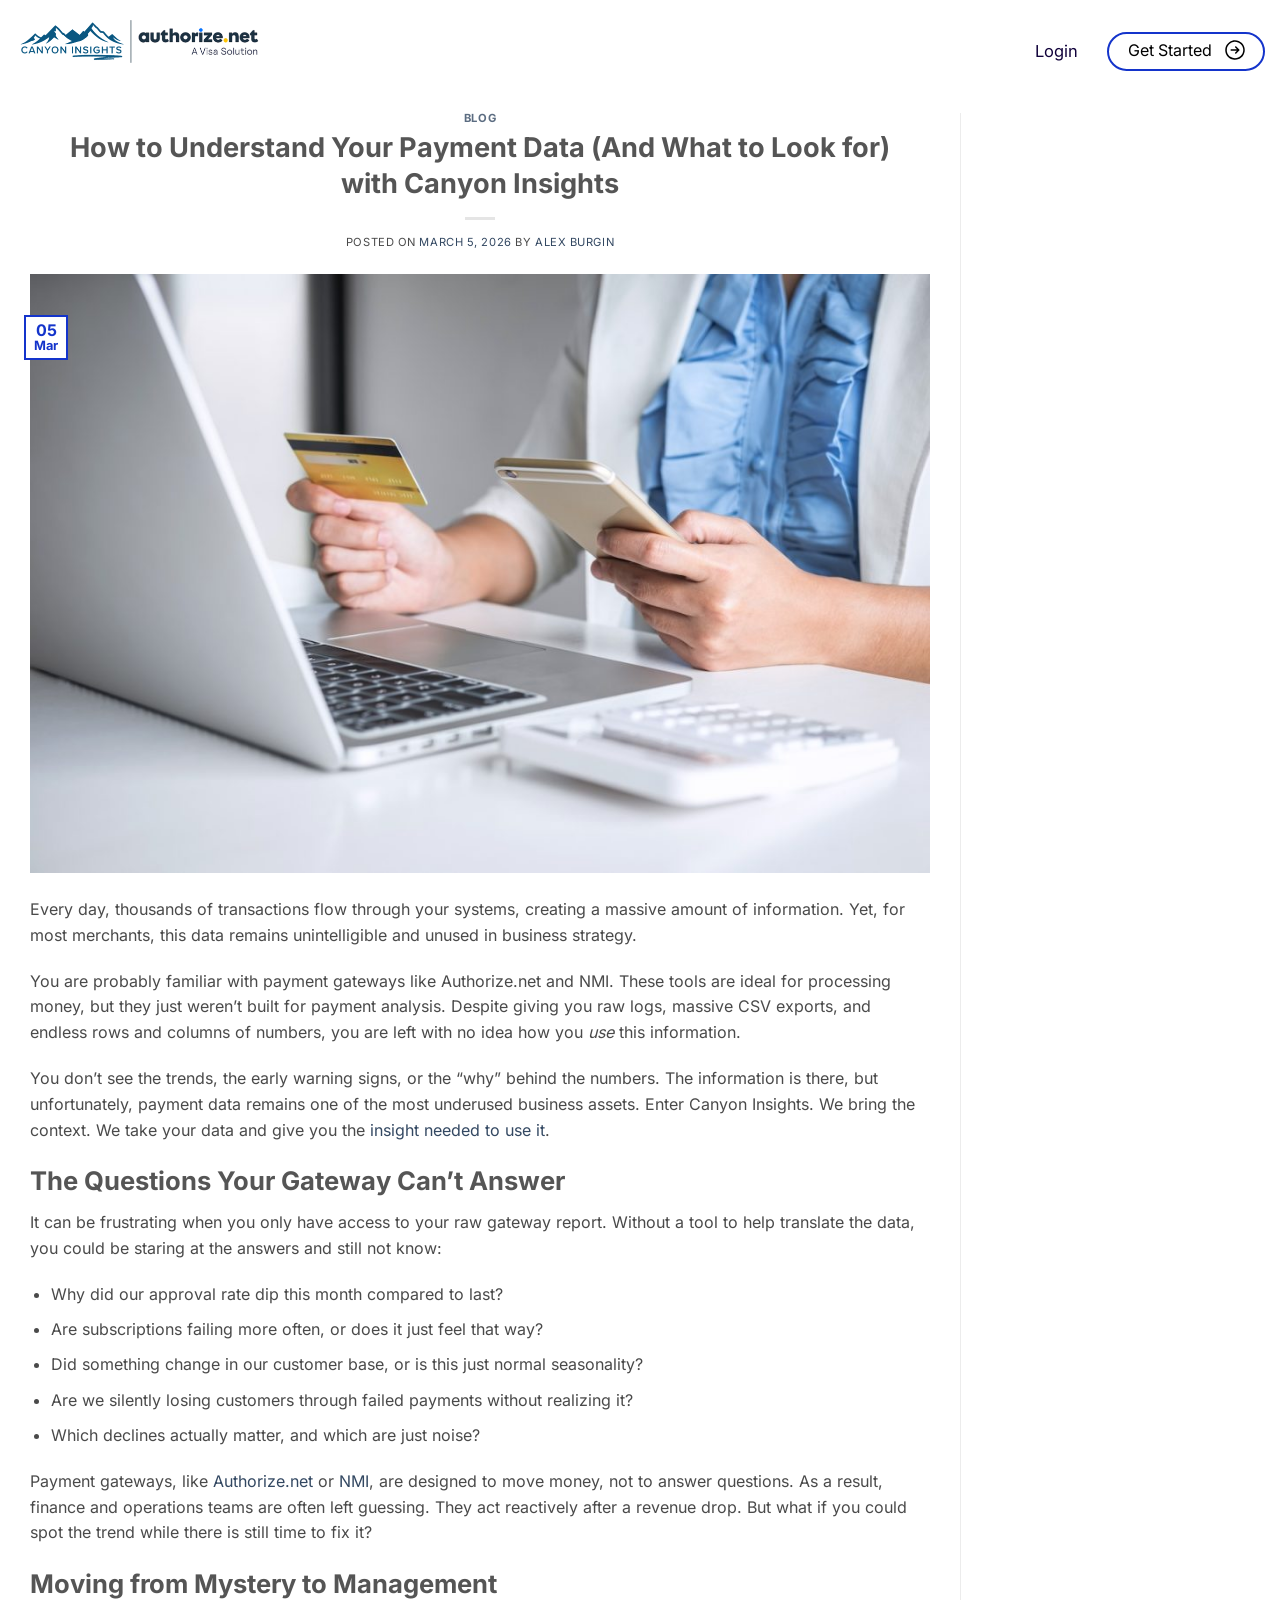
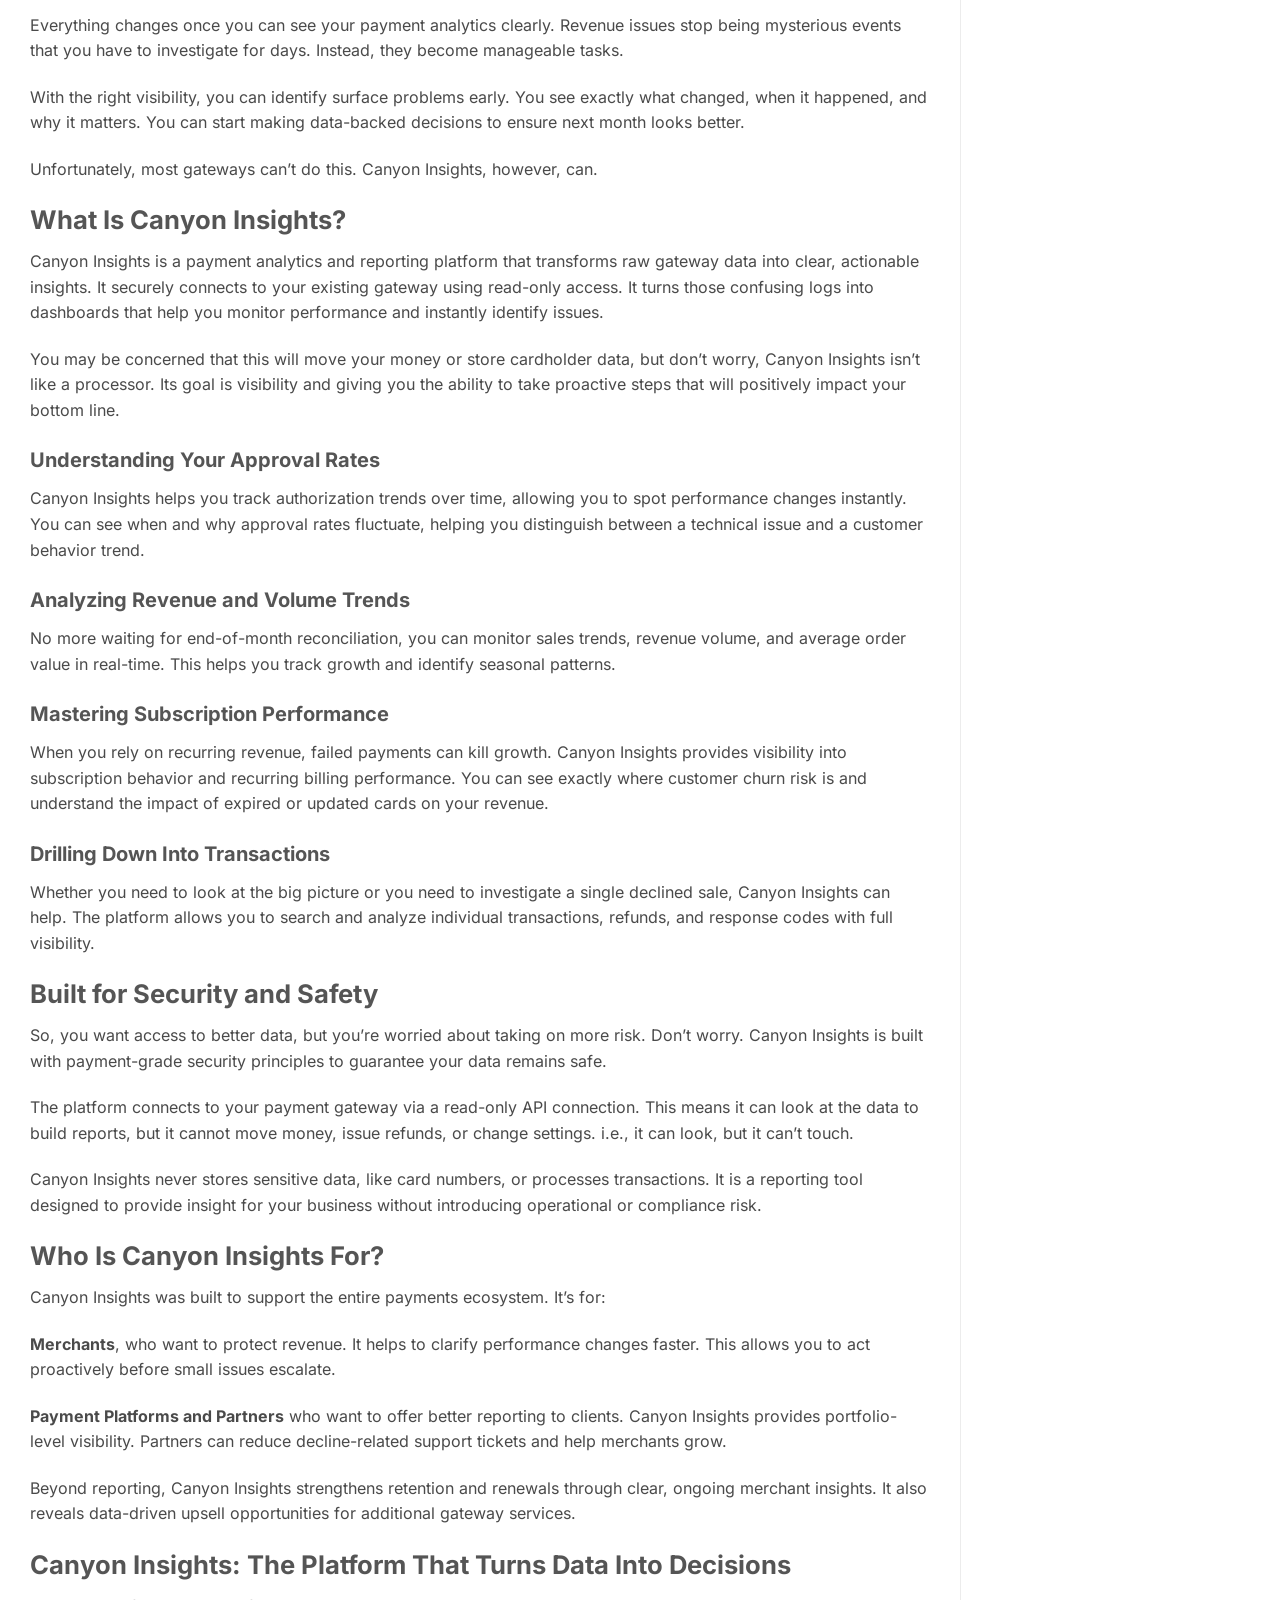
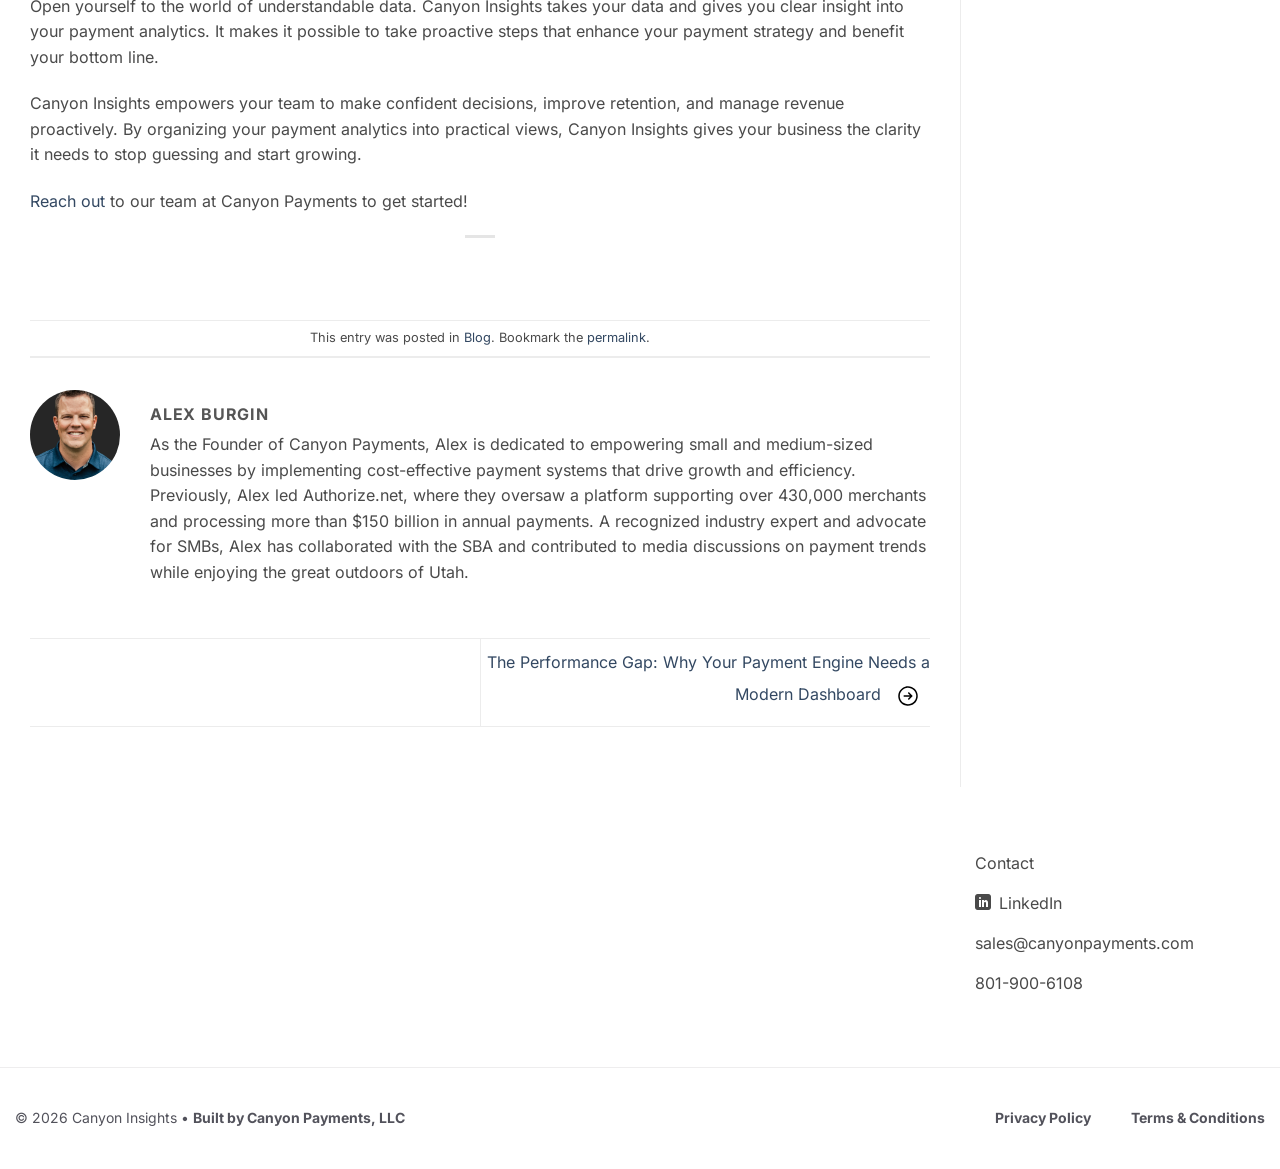
==== how-to-understand-your-payment-data/index.html @ d9f17c8a "Publish a shareable copy of the Authorize.net preview. Co-authored-by: Cursor <cursoragent@cursor.co" ====
<!DOCTYPE html>
<html lang="en-US" class="loading-site no-js">
<head>
	<meta charset="UTF-8" />
	<meta property="og:site_name" content="Canyon Insights" />
	<meta property="og:title" content="Canyon Insights - Home" />
	<meta property="og:description" content="Your Payment Data. Real Insights" />
	<link rel="profile" href="http://gmpg.org/xfn/11" />
	<link rel="pingback" href="/xmlrpc.php" />

	<script>(function(html){html.className = html.className.replace(/\bno-js\b/,'js')})(document.documentElement);</script>
<meta name='robots' content='index, follow, max-image-preview:large, max-snippet:-1, max-video-preview:-1' />
<meta name="viewport" content="width=device-width, initial-scale=1" />
	<!-- This site is optimized with the Yoast SEO plugin v27.4 - https://yoast.com/product/yoast-seo-wordpress/ -->
	<title>How to Understand Your Payment Data (And What to Look for) with Canyon Insights - Authorize Canyon Insights</title>
	<link rel="canonical" href="https://awx.afh.mybluehost.me/website_a8115bc0/how-to-understand-your-payment-data/" />
	<meta property="og:locale" content="en_US" />
	<meta property="og:type" content="article" />
	<meta property="og:title" content="How to Understand Your Payment Data (And What to Look for) with Canyon Insights - Authorize Canyon Insights" />
	<meta property="og:description" content="Every day, thousands of transactions flow through your systems, creating a massive amount of information. Yet, for most merchants, this data remains unintelligible and unused in business strategy. You are probably familiar with payment gateways like Authorize.net and NMI. These tools are ideal for processing money, but they just weren&#8217;t built for payment analysis. Despite [...]" />
	<meta property="og:url" content="https://awx.afh.mybluehost.me/website_a8115bc0/how-to-understand-your-payment-data/" />
	<meta property="og:site_name" content="Authorize Canyon Insights" />
	<meta property="article:published_time" content="2026-03-05T14:00:52+00:00" />
	<meta property="article:modified_time" content="2026-04-23T18:02:17+00:00" />
	<meta property="og:image" content="https://awx.afh.mybluehost.me/website_a8115bc0/wp-content/uploads/2026/03/woman-looking-at-credit-card-and-making-payment-online.jpg" />
	<meta property="og:image:width" content="1280" />
	<meta property="og:image:height" content="853" />
	<meta property="og:image:type" content="image/jpeg" />
	<meta name="author" content="Alex Burgin" />
	<meta name="twitter:card" content="summary_large_image" />
	<meta name="twitter:label1" content="Written by" />
	<meta name="twitter:data1" content="Alex Burgin" />
	<meta name="twitter:label2" content="Est. reading time" />
	<meta name="twitter:data2" content="5 minutes" />
	<script type="application/ld+json" class="yoast-schema-graph">{"@context":"https:\/\/schema.org","@graph":[{"@type":"Article","@id":"https:\/\/awx.afh.mybluehost.me\/website_a8115bc0\/how-to-understand-your-payment-data\/#article","isPartOf":{"@id":"https:\/\/awx.afh.mybluehost.me\/website_a8115bc0\/how-to-understand-your-payment-data\/"},"author":{"name":"Alex Burgin","@id":"https:\/\/awx.afh.mybluehost.me\/website_a8115bc0\/#\/schema\/person\/17cca97730118bd9597b99b6a11eff7f"},"headline":"How to Understand Your Payment Data (And What to Look for) with Canyon Insights","datePublished":"2026-03-05T14:00:52+00:00","dateModified":"2026-04-23T18:02:17+00:00","mainEntityOfPage":{"@id":"https:\/\/awx.afh.mybluehost.me\/website_a8115bc0\/how-to-understand-your-payment-data\/"},"wordCount":928,"image":{"@id":"https:\/\/awx.afh.mybluehost.me\/website_a8115bc0\/how-to-understand-your-payment-data\/#primaryimage"},"thumbnailUrl":"\/wp-content\/uploads\/2026\/03\/woman-looking-at-credit-card-and-making-payment-online.jpg","articleSection":["Blog"],"inLanguage":"en-US"},{"@type":"WebPage","@id":"https:\/\/awx.afh.mybluehost.me\/website_a8115bc0\/how-to-understand-your-payment-data\/","url":"https:\/\/awx.afh.mybluehost.me\/website_a8115bc0\/how-to-understand-your-payment-data\/","name":"How to Understand Your Payment Data (And What to Look for) with Canyon Insights - Authorize Canyon Insights","isPartOf":{"@id":"https:\/\/awx.afh.mybluehost.me\/website_a8115bc0\/#website"},"primaryImageOfPage":{"@id":"https:\/\/awx.afh.mybluehost.me\/website_a8115bc0\/how-to-understand-your-payment-data\/#primaryimage"},"image":{"@id":"https:\/\/awx.afh.mybluehost.me\/website_a8115bc0\/how-to-understand-your-payment-data\/#primaryimage"},"thumbnailUrl":"\/wp-content\/uploads\/2026\/03\/woman-looking-at-credit-card-and-making-payment-online.jpg","datePublished":"2026-03-05T14:00:52+00:00","dateModified":"2026-04-23T18:02:17+00:00","author":{"@id":"https:\/\/awx.afh.mybluehost.me\/website_a8115bc0\/#\/schema\/person\/17cca97730118bd9597b99b6a11eff7f"},"breadcrumb":{"@id":"https:\/\/awx.afh.mybluehost.me\/website_a8115bc0\/how-to-understand-your-payment-data\/#breadcrumb"},"inLanguage":"en-US","potentialAction":[{"@type":"ReadAction","target":["https:\/\/awx.afh.mybluehost.me\/website_a8115bc0\/how-to-understand-your-payment-data\/"]}]},{"@type":"ImageObject","inLanguage":"en-US","@id":"https:\/\/awx.afh.mybluehost.me\/website_a8115bc0\/how-to-understand-your-payment-data\/#primaryimage","url":"\/wp-content\/uploads\/2026\/03\/woman-looking-at-credit-card-and-making-payment-online.jpg","contentUrl":"\/wp-content\/uploads\/2026\/03\/woman-looking-at-credit-card-and-making-payment-online.jpg","width":1280,"height":853,"caption":"woman looking at credit card and making payment online"},{"@type":"BreadcrumbList","@id":"https:\/\/awx.afh.mybluehost.me\/website_a8115bc0\/how-to-understand-your-payment-data\/#breadcrumb","itemListElement":[{"@type":"ListItem","position":1,"name":"Home","item":"\/"},{"@type":"ListItem","position":2,"name":"How to Understand Your Payment Data (And What to Look for) with Canyon Insights"}]},{"@type":"WebSite","@id":"https:\/\/awx.afh.mybluehost.me\/website_a8115bc0\/#website","url":"https:\/\/awx.afh.mybluehost.me\/website_a8115bc0\/","name":"Authorize Canyon Insights","description":"","potentialAction":[{"@type":"SearchAction","target":{"@type":"EntryPoint","urlTemplate":"https:\/\/awx.afh.mybluehost.me\/website_a8115bc0\/?s={search_term_string}"},"query-input":{"@type":"PropertyValueSpecification","valueRequired":true,"valueName":"search_term_string"}}],"inLanguage":"en-US"},{"@type":"Person","@id":"https:\/\/awx.afh.mybluehost.me\/website_a8115bc0\/#\/schema\/person\/17cca97730118bd9597b99b6a11eff7f","name":"Alex Burgin","image":{"@type":"ImageObject","inLanguage":"en-US","@id":"\/wp-content\/uploads\/2026\/04\/Alex-150x150.webp","url":"\/wp-content\/uploads\/2026\/04\/Alex-150x150.webp","contentUrl":"\/wp-content\/uploads\/2026\/04\/Alex-150x150.webp","caption":"Alex Burgin"},"description":"As the Founder of Canyon Payments, Alex is dedicated to empowering small and medium-sized businesses by implementing cost-effective payment systems that drive growth and efficiency. Previously, Alex led Authorize.net, where they oversaw a platform supporting over 430,000 merchants and processing more than $150 billion in annual payments. A recognized industry expert and advocate for SMBs, Alex has collaborated with the SBA and contributed to media discussions on payment trends while enjoying the great outdoors of Utah.","sameAs":["http:\/\/canyonpayments.com"],"url":"\/author\/alex-burgin\/"}]}</script>
	<!-- / Yoast SEO plugin. -->


<link rel='prefetch' href='/wp-content/themes/flatsome/assets/js/flatsome.js?ver=e2eddd6c228105dac048' />
<link rel='prefetch' href='/wp-content/themes/flatsome/assets/js/chunk.slider.js?ver=3.20.4' />
<link rel='prefetch' href='/wp-content/themes/flatsome/assets/js/chunk.popups.js?ver=3.20.4' />
<link rel='prefetch' href='/wp-content/themes/flatsome/assets/js/chunk.tooltips.js?ver=3.20.4' />
<link rel="alternate" type="application/rss+xml" title="Authorize Canyon Insights &raquo; Feed" href="/feed/" />
<link rel="alternate" type="application/rss+xml" title="Authorize Canyon Insights &raquo; Comments Feed" href="/comments/feed/" />
<link rel="alternate" title="oEmbed (JSON)" type="application/json+oembed" href="/wp-json/oembed/1.0/embed?url=https%3A%2F%2Fauthorizenet.canyoninsights.com%2Fhow-to-understand-your-payment-data%2F" />
<link rel="alternate" title="oEmbed (XML)" type="text/xml+oembed" href="/wp-json/oembed/1.0/embed?url=https%3A%2F%2Fauthorizenet.canyoninsights.com%2Fhow-to-understand-your-payment-data%2F&#038;format=xml" />
<style id="wp-img-auto-sizes-contain-inline-css">
img:is([sizes=auto i],[sizes^="auto," i]){contain-intrinsic-size:3000px 1500px}
/*# sourceURL=wp-img-auto-sizes-contain-inline-css */
</style>
<style id="wp-emoji-styles-inline-css">

	img.wp-smiley, img.emoji {
		display: inline !important;
		border: none !important;
		box-shadow: none !important;
		height: 1em !important;
		width: 1em !important;
		margin: 0 0.07em !important;
		vertical-align: -0.1em !important;
		background: none !important;
		padding: 0 !important;
	}
/*# sourceURL=wp-emoji-styles-inline-css */
</style>
<style id="wp-block-library-inline-css">
:root{--wp-block-synced-color:#7a00df;--wp-block-synced-color--rgb:122,0,223;--wp-bound-block-color:var(--wp-block-synced-color);--wp-editor-canvas-background:#ddd;--wp-admin-theme-color:#007cba;--wp-admin-theme-color--rgb:0,124,186;--wp-admin-theme-color-darker-10:#006ba1;--wp-admin-theme-color-darker-10--rgb:0,107,160.5;--wp-admin-theme-color-darker-20:#005a87;--wp-admin-theme-color-darker-20--rgb:0,90,135;--wp-admin-border-width-focus:2px}@media (min-resolution:192dpi){:root{--wp-admin-border-width-focus:1.5px}}.wp-element-button{cursor:pointer}:root .has-very-light-gray-background-color{background-color:#eee}:root .has-very-dark-gray-background-color{background-color:#313131}:root .has-very-light-gray-color{color:#eee}:root .has-very-dark-gray-color{color:#313131}:root .has-vivid-green-cyan-to-vivid-cyan-blue-gradient-background{background:linear-gradient(135deg,#00d084,#0693e3)}:root .has-purple-crush-gradient-background{background:linear-gradient(135deg,#34e2e4,#4721fb 50%,#ab1dfe)}:root .has-hazy-dawn-gradient-background{background:linear-gradient(135deg,#faaca8,#dad0ec)}:root .has-subdued-olive-gradient-background{background:linear-gradient(135deg,#fafae1,#67a671)}:root .has-atomic-cream-gradient-background{background:linear-gradient(135deg,#fdd79a,#004a59)}:root .has-nightshade-gradient-background{background:linear-gradient(135deg,#330968,#31cdcf)}:root .has-midnight-gradient-background{background:linear-gradient(135deg,#020381,#2874fc)}:root{--wp--preset--font-size--normal:16px;--wp--preset--font-size--huge:42px}.has-regular-font-size{font-size:1em}.has-larger-font-size{font-size:2.625em}.has-normal-font-size{font-size:var(--wp--preset--font-size--normal)}.has-huge-font-size{font-size:var(--wp--preset--font-size--huge)}:root .has-text-align-center{text-align:center}:root .has-text-align-left{text-align:left}:root .has-text-align-right{text-align:right}.has-fit-text{white-space:nowrap!important}#end-resizable-editor-section{display:none}.aligncenter{clear:both}.items-justified-left{justify-content:flex-start}.items-justified-center{justify-content:center}.items-justified-right{justify-content:flex-end}.items-justified-space-between{justify-content:space-between}.screen-reader-text{word-wrap:normal!important;border:0;clip-path:inset(50%);height:1px;margin:-1px;overflow:hidden;padding:0;position:absolute;width:1px;word-break:normal!important}.screen-reader-text:focus{background-color:#ddd;clip-path:none;color:#444;display:block;font-size:1em;height:auto;left:5px;line-height:normal;padding:15px 23px 14px;text-decoration:none;top:5px;width:auto;z-index:100000}html :where(.has-border-color){border-style:solid}html :where([style^=border-color],[style*=";border-color"],[style*="; border-color"]){border-style:solid}html :where([style^=border-top-color],[style*=";border-top-color"],[style*="; border-top-color"]){border-top-style:solid}html :where([style^=border-right-color],[style*=";border-right-color"],[style*="; border-right-color"]){border-right-style:solid}html :where([style^=border-bottom-color],[style*=";border-bottom-color"],[style*="; border-bottom-color"]){border-bottom-style:solid}html :where([style^=border-left-color],[style*=";border-left-color"],[style*="; border-left-color"]){border-left-style:solid}html :where([style^=border-width],[style*=";border-width"],[style*="; border-width"]){border-style:solid}html :where([style^=border-top-width],[style*=";border-top-width"],[style*="; border-top-width"]){border-top-style:solid}html :where([style^=border-right-width],[style*=";border-right-width"],[style*="; border-right-width"]){border-right-style:solid}html :where([style^=border-bottom-width],[style*=";border-bottom-width"],[style*="; border-bottom-width"]){border-bottom-style:solid}html :where([style^=border-left-width],[style*=";border-left-width"],[style*="; border-left-width"]){border-left-style:solid}html :where(img[class*=wp-image-]){height:auto;max-width:100%}:where(figure){margin:0 0 1em}html :where(.is-position-sticky){--wp-admin--admin-bar--position-offset:var(--wp-admin--admin-bar--height,0px)}@media screen and (max-width:600px){html :where(.is-position-sticky){--wp-admin--admin-bar--position-offset:0px}}

/*# sourceURL=/wp-includes/css/dist/block-library/common.min.css */
</style>

<style id="global-styles-inline-css">
:root{--wp--preset--aspect-ratio--square: 1;--wp--preset--aspect-ratio--4-3: 4/3;--wp--preset--aspect-ratio--3-4: 3/4;--wp--preset--aspect-ratio--3-2: 3/2;--wp--preset--aspect-ratio--2-3: 2/3;--wp--preset--aspect-ratio--16-9: 16/9;--wp--preset--aspect-ratio--9-16: 9/16;--wp--preset--color--black: #000000;--wp--preset--color--cyan-bluish-gray: #abb8c3;--wp--preset--color--white: #ffffff;--wp--preset--color--pale-pink: #f78da7;--wp--preset--color--vivid-red: #cf2e2e;--wp--preset--color--luminous-vivid-orange: #ff6900;--wp--preset--color--luminous-vivid-amber: #fcb900;--wp--preset--color--light-green-cyan: #7bdcb5;--wp--preset--color--vivid-green-cyan: #00d084;--wp--preset--color--pale-cyan-blue: #8ed1fc;--wp--preset--color--vivid-cyan-blue: #0693e3;--wp--preset--color--vivid-purple: #9b51e0;--wp--preset--color--primary: #1434cb;--wp--preset--color--secondary: #C05530;--wp--preset--color--success: #627D47;--wp--preset--color--alert: #b20000;--wp--preset--gradient--vivid-cyan-blue-to-vivid-purple: linear-gradient(135deg,rgb(6,147,227) 0%,rgb(155,81,224) 100%);--wp--preset--gradient--light-green-cyan-to-vivid-green-cyan: linear-gradient(135deg,rgb(122,220,180) 0%,rgb(0,208,130) 100%);--wp--preset--gradient--luminous-vivid-amber-to-luminous-vivid-orange: linear-gradient(135deg,rgb(252,185,0) 0%,rgb(255,105,0) 100%);--wp--preset--gradient--luminous-vivid-orange-to-vivid-red: linear-gradient(135deg,rgb(255,105,0) 0%,rgb(207,46,46) 100%);--wp--preset--gradient--very-light-gray-to-cyan-bluish-gray: linear-gradient(135deg,rgb(238,238,238) 0%,rgb(169,184,195) 100%);--wp--preset--gradient--cool-to-warm-spectrum: linear-gradient(135deg,rgb(74,234,220) 0%,rgb(151,120,209) 20%,rgb(207,42,186) 40%,rgb(238,44,130) 60%,rgb(251,105,98) 80%,rgb(254,248,76) 100%);--wp--preset--gradient--blush-light-purple: linear-gradient(135deg,rgb(255,206,236) 0%,rgb(152,150,240) 100%);--wp--preset--gradient--blush-bordeaux: linear-gradient(135deg,rgb(254,205,165) 0%,rgb(254,45,45) 50%,rgb(107,0,62) 100%);--wp--preset--gradient--luminous-dusk: linear-gradient(135deg,rgb(255,203,112) 0%,rgb(199,81,192) 50%,rgb(65,88,208) 100%);--wp--preset--gradient--pale-ocean: linear-gradient(135deg,rgb(255,245,203) 0%,rgb(182,227,212) 50%,rgb(51,167,181) 100%);--wp--preset--gradient--electric-grass: linear-gradient(135deg,rgb(202,248,128) 0%,rgb(113,206,126) 100%);--wp--preset--gradient--midnight: linear-gradient(135deg,rgb(2,3,129) 0%,rgb(40,116,252) 100%);--wp--preset--font-size--small: 13px;--wp--preset--font-size--medium: 20px;--wp--preset--font-size--large: 36px;--wp--preset--font-size--x-large: 42px;--wp--preset--spacing--20: 0.44rem;--wp--preset--spacing--30: 0.67rem;--wp--preset--spacing--40: 1rem;--wp--preset--spacing--50: 1.5rem;--wp--preset--spacing--60: 2.25rem;--wp--preset--spacing--70: 3.38rem;--wp--preset--spacing--80: 5.06rem;--wp--preset--shadow--natural: 6px 6px 9px rgba(0, 0, 0, 0.2);--wp--preset--shadow--deep: 12px 12px 50px rgba(0, 0, 0, 0.4);--wp--preset--shadow--sharp: 6px 6px 0px rgba(0, 0, 0, 0.2);--wp--preset--shadow--outlined: 6px 6px 0px -3px rgb(255, 255, 255), 6px 6px rgb(0, 0, 0);--wp--preset--shadow--crisp: 6px 6px 0px rgb(0, 0, 0);}.wp-block-button{--wp--preset--dimension--25: 25%;--wp--preset--dimension--50: 50%;--wp--preset--dimension--75: 75%;--wp--preset--dimension--100: 100%;}:where(body) { margin: 0; }.wp-site-blocks > .alignleft { float: left; margin-right: 2em; }.wp-site-blocks > .alignright { float: right; margin-left: 2em; }.wp-site-blocks > .aligncenter { justify-content: center; margin-left: auto; margin-right: auto; }:where(.is-layout-flex){gap: 0.5em;}:where(.is-layout-grid){gap: 0.5em;}.is-layout-flow > .alignleft{float: left;margin-inline-start: 0;margin-inline-end: 2em;}.is-layout-flow > .alignright{float: right;margin-inline-start: 2em;margin-inline-end: 0;}.is-layout-flow > .aligncenter{margin-left: auto !important;margin-right: auto !important;}.is-layout-constrained > .alignleft{float: left;margin-inline-start: 0;margin-inline-end: 2em;}.is-layout-constrained > .alignright{float: right;margin-inline-start: 2em;margin-inline-end: 0;}.is-layout-constrained > .aligncenter{margin-left: auto !important;margin-right: auto !important;}.is-layout-constrained > :where(:not(.alignleft):not(.alignright):not(.alignfull)){margin-left: auto !important;margin-right: auto !important;}body .is-layout-flex{display: flex;}.is-layout-flex{flex-wrap: wrap;align-items: center;}.is-layout-flex > :is(*, div){margin: 0;}body .is-layout-grid{display: grid;}.is-layout-grid > :is(*, div){margin: 0;}body{padding-top: 0px;padding-right: 0px;padding-bottom: 0px;padding-left: 0px;}a:where(:not(.wp-element-button)){text-decoration: none;}:root :where(.wp-element-button, .wp-block-button__link){background-color: #32373c;border-width: 0;color: #fff;font-family: inherit;font-size: inherit;font-style: inherit;font-weight: inherit;letter-spacing: inherit;line-height: inherit;padding-top: calc(0.667em + 2px);padding-right: calc(1.333em + 2px);padding-bottom: calc(0.667em + 2px);padding-left: calc(1.333em + 2px);text-decoration: none;text-transform: inherit;}.has-black-color{color: var(--wp--preset--color--black) !important;}.has-cyan-bluish-gray-color{color: var(--wp--preset--color--cyan-bluish-gray) !important;}.has-white-color{color: var(--wp--preset--color--white) !important;}.has-pale-pink-color{color: var(--wp--preset--color--pale-pink) !important;}.has-vivid-red-color{color: var(--wp--preset--color--vivid-red) !important;}.has-luminous-vivid-orange-color{color: var(--wp--preset--color--luminous-vivid-orange) !important;}.has-luminous-vivid-amber-color{color: var(--wp--preset--color--luminous-vivid-amber) !important;}.has-light-green-cyan-color{color: var(--wp--preset--color--light-green-cyan) !important;}.has-vivid-green-cyan-color{color: var(--wp--preset--color--vivid-green-cyan) !important;}.has-pale-cyan-blue-color{color: var(--wp--preset--color--pale-cyan-blue) !important;}.has-vivid-cyan-blue-color{color: var(--wp--preset--color--vivid-cyan-blue) !important;}.has-vivid-purple-color{color: var(--wp--preset--color--vivid-purple) !important;}.has-primary-color{color: var(--wp--preset--color--primary) !important;}.has-secondary-color{color: var(--wp--preset--color--secondary) !important;}.has-success-color{color: var(--wp--preset--color--success) !important;}.has-alert-color{color: var(--wp--preset--color--alert) !important;}.has-black-background-color{background-color: var(--wp--preset--color--black) !important;}.has-cyan-bluish-gray-background-color{background-color: var(--wp--preset--color--cyan-bluish-gray) !important;}.has-white-background-color{background-color: var(--wp--preset--color--white) !important;}.has-pale-pink-background-color{background-color: var(--wp--preset--color--pale-pink) !important;}.has-vivid-red-background-color{background-color: var(--wp--preset--color--vivid-red) !important;}.has-luminous-vivid-orange-background-color{background-color: var(--wp--preset--color--luminous-vivid-orange) !important;}.has-luminous-vivid-amber-background-color{background-color: var(--wp--preset--color--luminous-vivid-amber) !important;}.has-light-green-cyan-background-color{background-color: var(--wp--preset--color--light-green-cyan) !important;}.has-vivid-green-cyan-background-color{background-color: var(--wp--preset--color--vivid-green-cyan) !important;}.has-pale-cyan-blue-background-color{background-color: var(--wp--preset--color--pale-cyan-blue) !important;}.has-vivid-cyan-blue-background-color{background-color: var(--wp--preset--color--vivid-cyan-blue) !important;}.has-vivid-purple-background-color{background-color: var(--wp--preset--color--vivid-purple) !important;}.has-primary-background-color{background-color: var(--wp--preset--color--primary) !important;}.has-secondary-background-color{background-color: var(--wp--preset--color--secondary) !important;}.has-success-background-color{background-color: var(--wp--preset--color--success) !important;}.has-alert-background-color{background-color: var(--wp--preset--color--alert) !important;}.has-black-border-color{border-color: var(--wp--preset--color--black) !important;}.has-cyan-bluish-gray-border-color{border-color: var(--wp--preset--color--cyan-bluish-gray) !important;}.has-white-border-color{border-color: var(--wp--preset--color--white) !important;}.has-pale-pink-border-color{border-color: var(--wp--preset--color--pale-pink) !important;}.has-vivid-red-border-color{border-color: var(--wp--preset--color--vivid-red) !important;}.has-luminous-vivid-orange-border-color{border-color: var(--wp--preset--color--luminous-vivid-orange) !important;}.has-luminous-vivid-amber-border-color{border-color: var(--wp--preset--color--luminous-vivid-amber) !important;}.has-light-green-cyan-border-color{border-color: var(--wp--preset--color--light-green-cyan) !important;}.has-vivid-green-cyan-border-color{border-color: var(--wp--preset--color--vivid-green-cyan) !important;}.has-pale-cyan-blue-border-color{border-color: var(--wp--preset--color--pale-cyan-blue) !important;}.has-vivid-cyan-blue-border-color{border-color: var(--wp--preset--color--vivid-cyan-blue) !important;}.has-vivid-purple-border-color{border-color: var(--wp--preset--color--vivid-purple) !important;}.has-primary-border-color{border-color: var(--wp--preset--color--primary) !important;}.has-secondary-border-color{border-color: var(--wp--preset--color--secondary) !important;}.has-success-border-color{border-color: var(--wp--preset--color--success) !important;}.has-alert-border-color{border-color: var(--wp--preset--color--alert) !important;}.has-vivid-cyan-blue-to-vivid-purple-gradient-background{background: var(--wp--preset--gradient--vivid-cyan-blue-to-vivid-purple) !important;}.has-light-green-cyan-to-vivid-green-cyan-gradient-background{background: var(--wp--preset--gradient--light-green-cyan-to-vivid-green-cyan) !important;}.has-luminous-vivid-amber-to-luminous-vivid-orange-gradient-background{background: var(--wp--preset--gradient--luminous-vivid-amber-to-luminous-vivid-orange) !important;}.has-luminous-vivid-orange-to-vivid-red-gradient-background{background: var(--wp--preset--gradient--luminous-vivid-orange-to-vivid-red) !important;}.has-very-light-gray-to-cyan-bluish-gray-gradient-background{background: var(--wp--preset--gradient--very-light-gray-to-cyan-bluish-gray) !important;}.has-cool-to-warm-spectrum-gradient-background{background: var(--wp--preset--gradient--cool-to-warm-spectrum) !important;}.has-blush-light-purple-gradient-background{background: var(--wp--preset--gradient--blush-light-purple) !important;}.has-blush-bordeaux-gradient-background{background: var(--wp--preset--gradient--blush-bordeaux) !important;}.has-luminous-dusk-gradient-background{background: var(--wp--preset--gradient--luminous-dusk) !important;}.has-pale-ocean-gradient-background{background: var(--wp--preset--gradient--pale-ocean) !important;}.has-electric-grass-gradient-background{background: var(--wp--preset--gradient--electric-grass) !important;}.has-midnight-gradient-background{background: var(--wp--preset--gradient--midnight) !important;}.has-small-font-size{font-size: var(--wp--preset--font-size--small) !important;}.has-medium-font-size{font-size: var(--wp--preset--font-size--medium) !important;}.has-large-font-size{font-size: var(--wp--preset--font-size--large) !important;}.has-x-large-font-size{font-size: var(--wp--preset--font-size--x-large) !important;}
/*# sourceURL=global-styles-inline-css */
</style>

<link rel='stylesheet' id='contact-form-7-css' href='/wp-content/plugins/contact-form-7/includes/css/styles.css?ver=6.2.2' media='all' />
<link rel='stylesheet' id='flatsome-main-css' href='/wp-content/themes/flatsome/assets/css/flatsome.css?ver=3.20.4' media='all' />
<style id="flatsome-main-inline-css">
@font-face {
				font-family: "fl-icons";
				font-display: block;
				src: url(/wp-content/themes/flatsome/assets/css/icons/fl-icons.eot?v=3.20.4);
				src:
					url(/wp-content/themes/flatsome/assets/css/icons/fl-icons.eot#iefix?v=3.20.4) format("embedded-opentype"),
					url(/wp-content/themes/flatsome/assets/css/icons/fl-icons.woff2?v=3.20.4) format("woff2"),
					url(/wp-content/themes/flatsome/assets/css/icons/fl-icons.ttf?v=3.20.4) format("truetype"),
					url(/wp-content/themes/flatsome/assets/css/icons/fl-icons.woff?v=3.20.4) format("woff"),
					url(/wp-content/themes/flatsome/assets/css/icons/fl-icons.svg?v=3.20.4#fl-icons) format("svg");
			}
/*# sourceURL=flatsome-main-inline-css */
</style>
<link rel='stylesheet' id='flatsome-style-css' href='/wp-content/themes/flatsome-child/style.css?ver=3.0' media='all' />
<script id="jquery-core-js" src="/wp-includes/js/jquery/jquery.min.js?ver=3.7.1"></script>
<script id="jquery-migrate-js" src="/wp-includes/js/jquery/jquery-migrate.min.js?ver=3.4.1"></script>
<link rel="https://api.w.org/" href="/wp-json/" /><link rel="alternate" title="JSON" type="application/json" href="/wp-json/wp/v2/posts/1690" /><link rel="EditURI" type="application/rsd+xml" title="RSD" href="/xmlrpc.php?rsd" />
<meta name="generator" content="WordPress 7.1.3" />
<link rel='shortlink' href='/?p=1690' />
<style>
.footer-secondary.pull-right {
	text-align: end;
}
.copyright-footer img{
width: 200px; }
.absolute-footer .container{
	 display: block;
}
</style><!-- Google Tag Manager -->
<script>(function(w,d,s,l,i){w[l]=w[l]||[];w[l].push({'gtm.start':
new Date().getTime(),event:'gtm.js'});var f=d.getElementsByTagName(s)[0],
j=d.createElement(s),dl=l!='dataLayer'?'&l='+l:'';j.async=true;j.src=
'https://www.googletagmanager.com/gtm.js?id='+i+dl;f.parentNode.insertBefore(j,f);
})(window,document,'script','dataLayer','GTM-WSVLZ2HT');</script>
<!-- End Google Tag Manager --><link rel="icon" href="/wp-content/uploads/2026/03/cropped-new-favicon-scaled-1-32x32.png" sizes="32x32" />
<link rel="icon" href="/wp-content/uploads/2026/03/cropped-new-favicon-scaled-1-192x192.png" sizes="192x192" />
<link rel="apple-touch-icon" href="/wp-content/uploads/2026/03/cropped-new-favicon-scaled-1-180x180.png" />
<meta name="msapplication-TileImage" content="/wp-content/uploads/2026/03/cropped-new-favicon-scaled-1-270x270.png" />
<style id="custom-css" type="text/css">:root {--primary-color: #1434cb;--fs-color-primary: #1434cb;--fs-color-secondary: #C05530;--fs-color-success: #627D47;--fs-color-alert: #b20000;--fs-color-base: #4a4a4a;--fs-experimental-link-color: #334862;--fs-experimental-link-color-hover: #111;}.tooltipster-base {--tooltip-color: #fff;--tooltip-bg-color: #000;}.off-canvas-right .mfp-content, .off-canvas-left .mfp-content {--drawer-width: 300px;}.container-width, .full-width .ubermenu-nav, .container, .row{max-width: 1500px}.row.row-collapse{max-width: 1470px}.row.row-small{max-width: 1492.5px}.row.row-large{max-width: 1530px}.header-main{height: 83px}#logo img{max-height: 83px}#logo{width:320px;}#logo img{padding:20px 0;}.header-bottom{min-height: 10px}.header-top{min-height: 20px}.transparent .header-main{height: 30px}.transparent #logo img{max-height: 30px}.has-transparent + .page-title:first-of-type,.has-transparent + #main > .page-title,.has-transparent + #main > div > .page-title,.has-transparent + #main .page-header-wrapper:first-of-type .page-title{padding-top: 30px;}.header.show-on-scroll,.stuck .header-main{height:70px!important}.stuck #logo img{max-height: 70px!important}.search-form{ width: 100%;}.header-bg-color {background-color: rgba(255,255,255,0.9)}.header-bottom {background-color: #f1f1f1}.top-bar-nav > li > a{line-height: 50px }.header-main .nav > li > a{line-height: 16px }.header-wrapper:not(.stuck) .header-main .header-nav{margin-top: 20px }.stuck .header-main .nav > li > a{line-height: 50px }.header-bottom-nav > li > a{line-height: 16px }@media (max-width: 549px) {.header-main{height: 70px}#logo img{max-height: 70px}}@media screen and (max-width: 549px){body{font-size: 100%;}}body{font-family: Inter, sans-serif;}body {font-weight: 400;font-style: normal;}.nav > li > a {font-family: Inter, sans-serif;}.mobile-sidebar-levels-2 .nav > li > ul > li > a {font-family: Inter, sans-serif;}.nav > li > a,.mobile-sidebar-levels-2 .nav > li > ul > li > a {font-weight: 700;font-style: normal;}h1,h2,h3,h4,h5,h6,.heading-font, .off-canvas-center .nav-sidebar.nav-vertical > li > a{font-family: Inter, sans-serif;}h1,h2,h3,h4,h5,h6,.heading-font,.banner h1,.banner h2 {font-weight: 700;font-style: normal;}.alt-font{font-family: Inter, sans-serif;}.alt-font {font-weight: 400!important;font-style: normal!important;}button,.button{text-transform: none;}.header:not(.transparent) .header-nav-main.nav > li > a:hover,.header:not(.transparent) .header-nav-main.nav > li.active > a,.header:not(.transparent) .header-nav-main.nav > li.current > a,.header:not(.transparent) .header-nav-main.nav > li > a.active,.header:not(.transparent) .header-nav-main.nav > li > a.current{color: #1434cb;}.header-nav-main.nav-line-bottom > li > a:before,.header-nav-main.nav-line-grow > li > a:before,.header-nav-main.nav-line > li > a:before,.header-nav-main.nav-box > li > a:hover,.header-nav-main.nav-box > li.active > a,.header-nav-main.nav-pills > li > a:hover,.header-nav-main.nav-pills > li.active > a{color:#FFF!important;background-color: #1434cb;}.footer-1{background-color: #ffffff}.footer-2{background-color: #ffffff}.header-vertical-menu__opener {width: 500px}.nav-vertical-fly-out > li + li {border-top-width: 1px; border-top-style: solid;}.label-new.menu-item > a:after{content:"New";}.label-hot.menu-item > a:after{content:"Hot";}.label-sale.menu-item > a:after{content:"Sale";}.label-popular.menu-item > a:after{content:"Popular";}</style><style id="wp-custom-css">
.hero-start h1 {
    font-size: 48px;
}
.hero-start h1 span{
	color: #fFC400 !important;
}
.logo_banner {
	padding-left: 20px;
	padding-right: 20px;
}

.home-banner {
    height: 950px !important;
}
.home-banner .lg-y55 {
    bottom: 5%;
}


    .page-id-1995 header{
        display: none !important;
    }
    .header-start-section{
        position: absolute;
    }











.home-banner .imagr-container {
    height: 120px !important;
}
.features-list ul {
	display: flex !important;
    gap: 28px;
    align-items: center;
    padding-top: 12px;
    color: #6B6E70;
    margin: 0 auto;
    justify-content: center;
}


.icon-flickr::before {
background-size: contain;
}

.imgr-card{
box-shadow: 1px 1px 11px 0 rgba(0, 0, 0, 0.14);
	border-radius: 16px;
}

.title-tag p {
    color: #1434CB !important; 
}
.title-tag p:hover {
    color: #1434CB !important;
}

.features-list ul li {
    list-style: none;
    position: relative;
    padding-left: 20px;
}

.features-list ul li::before {
    content: "";
    position: absolute;
    left: -5px;
    top: 2px;
    width: 18px;
    height: 18px;
    /*background: url("data:image/svg+xml,%3Csvg xmlns='http://www.w3.org/2000/svg' viewBox='0 0 24 24'%3E%3Cpolyline fill='none' points='3.7 14.3 9.6 19 20.3 5' stroke='%2303a300' stroke-width='2' stroke-linecap='round' stroke-linejoin='round'/%3E%3C/svg%3E") no-repeat center center;*/
	background: url("data:image/svg+xml,%3Csvg xmlns='http://www.w3.org/2000/svg' viewBox='0 0 24 24'%3E%3Cpolyline fill='none' points='3.7 14.3 9.6 19 20.3 5' stroke='%231434cb' stroke-width='2' stroke-linecap='round' stroke-linejoin='round'/%3E%3C/svg%3E") no-repeat center center;
    background-size: contain;
}




@media screen and (max-width: 768px) {
	.image_space_banner {
			padding-top: 30px;
	}
	.item {
		width: 160px;
		margin: auto;
	}
	.process-liner-wid .medium-3 {
		 max-width: 32%;
	}
	.logo_banner .has-hover {
			width: auto !important;
	}
	.home-banner {
    height: 716px !important;
}
	.features-list ul {
	display: flex !important;
   flex-direction: column;
		gap: 0px;
}


}
.card-gifs img{
	height: 400px;
	object-fit: contain;
}
@media screen and (max-width: 575px) {
	.image-dashboard {
		margin: auto !important;
	}
	.blue_card_box > .col-inner {
			margin: 16px 0 !important;
			left: 0;
			padding: 0 27px;
	}
	.logo_banner .has-hover {
			margin: auto;
	}
	.card-gifs img {
    height: 260px;
    object-fit: contain;
}
}



@media screen and (max-width: 550px) {
	.home-banner .imagr-container {
    height: 290px !important;
}

	
	.hero-start .buttom-copy {
    padding: 10px 0px;
    font-size: 12px;
}
	.lowercase span {
    font-size: 10px;
}
}


@media screen and (max-width: 3740px) {
    
	.dashb-bullets ul li {
    font-size: 10px;
  
}
	.text-center .button:first-of-type {
    margin-left: 0!important;
    margin: 0px  !important;
}
}


</style>
<style id="kirki-inline-styles">/* cyrillic-ext */
@font-face {
  font-family: 'Inter';
  font-style: normal;
  font-weight: 400;
  font-display: swap;
  src: url(/wp-content/fonts/inter/UcC73FwrK3iLTeHuS_nVMrMxCp50SjIa2JL7SUc.woff2) format('woff2');
  unicode-range: U+0460-052F, U+1C80-1C8A, U+20B4, U+2DE0-2DFF, U+A640-A69F, U+FE2E-FE2F;
}
/* cyrillic */
@font-face {
  font-family: 'Inter';
  font-style: normal;
  font-weight: 400;
  font-display: swap;
  src: url(/wp-content/fonts/inter/UcC73FwrK3iLTeHuS_nVMrMxCp50SjIa0ZL7SUc.woff2) format('woff2');
  unicode-range: U+0301, U+0400-045F, U+0490-0491, U+04B0-04B1, U+2116;
}
/* greek-ext */
@font-face {
  font-family: 'Inter';
  font-style: normal;
  font-weight: 400;
  font-display: swap;
  src: url(/wp-content/fonts/inter/UcC73FwrK3iLTeHuS_nVMrMxCp50SjIa2ZL7SUc.woff2) format('woff2');
  unicode-range: U+1F00-1FFF;
}
/* greek */
@font-face {
  font-family: 'Inter';
  font-style: normal;
  font-weight: 400;
  font-display: swap;
  src: url(/wp-content/fonts/inter/UcC73FwrK3iLTeHuS_nVMrMxCp50SjIa1pL7SUc.woff2) format('woff2');
  unicode-range: U+0370-0377, U+037A-037F, U+0384-038A, U+038C, U+038E-03A1, U+03A3-03FF;
}
/* vietnamese */
@font-face {
  font-family: 'Inter';
  font-style: normal;
  font-weight: 400;
  font-display: swap;
  src: url(/wp-content/fonts/inter/UcC73FwrK3iLTeHuS_nVMrMxCp50SjIa2pL7SUc.woff2) format('woff2');
  unicode-range: U+0102-0103, U+0110-0111, U+0128-0129, U+0168-0169, U+01A0-01A1, U+01AF-01B0, U+0300-0301, U+0303-0304, U+0308-0309, U+0323, U+0329, U+1EA0-1EF9, U+20AB;
}
/* latin-ext */
@font-face {
  font-family: 'Inter';
  font-style: normal;
  font-weight: 400;
  font-display: swap;
  src: url(/wp-content/fonts/inter/UcC73FwrK3iLTeHuS_nVMrMxCp50SjIa25L7SUc.woff2) format('woff2');
  unicode-range: U+0100-02BA, U+02BD-02C5, U+02C7-02CC, U+02CE-02D7, U+02DD-02FF, U+0304, U+0308, U+0329, U+1D00-1DBF, U+1E00-1E9F, U+1EF2-1EFF, U+2020, U+20A0-20AB, U+20AD-20C4, U+2113, U+2C60-2C7F, U+A720-A7FF;
}
/* latin */
@font-face {
  font-family: 'Inter';
  font-style: normal;
  font-weight: 400;
  font-display: swap;
  src: url(/wp-content/fonts/inter/UcC73FwrK3iLTeHuS_nVMrMxCp50SjIa1ZL7.woff2) format('woff2');
  unicode-range: U+0000-00FF, U+0131, U+0152-0153, U+02BB-02BC, U+02C6, U+02DA, U+02DC, U+0304, U+0308, U+0329, U+2000-206F, U+20AC, U+2122, U+2191, U+2193, U+2212, U+2215, U+FEFF, U+FFFD;
}
/* cyrillic-ext */
@font-face {
  font-family: 'Inter';
  font-style: normal;
  font-weight: 700;
  font-display: swap;
  src: url(/wp-content/fonts/inter/UcC73FwrK3iLTeHuS_nVMrMxCp50SjIa2JL7SUc.woff2) format('woff2');
  unicode-range: U+0460-052F, U+1C80-1C8A, U+20B4, U+2DE0-2DFF, U+A640-A69F, U+FE2E-FE2F;
}
/* cyrillic */
@font-face {
  font-family: 'Inter';
  font-style: normal;
  font-weight: 700;
  font-display: swap;
  src: url(/wp-content/fonts/inter/UcC73FwrK3iLTeHuS_nVMrMxCp50SjIa0ZL7SUc.woff2) format('woff2');
  unicode-range: U+0301, U+0400-045F, U+0490-0491, U+04B0-04B1, U+2116;
}
/* greek-ext */
@font-face {
  font-family: 'Inter';
  font-style: normal;
  font-weight: 700;
  font-display: swap;
  src: url(/wp-content/fonts/inter/UcC73FwrK3iLTeHuS_nVMrMxCp50SjIa2ZL7SUc.woff2) format('woff2');
  unicode-range: U+1F00-1FFF;
}
/* greek */
@font-face {
  font-family: 'Inter';
  font-style: normal;
  font-weight: 700;
  font-display: swap;
  src: url(/wp-content/fonts/inter/UcC73FwrK3iLTeHuS_nVMrMxCp50SjIa1pL7SUc.woff2) format('woff2');
  unicode-range: U+0370-0377, U+037A-037F, U+0384-038A, U+038C, U+038E-03A1, U+03A3-03FF;
}
/* vietnamese */
@font-face {
  font-family: 'Inter';
  font-style: normal;
  font-weight: 700;
  font-display: swap;
  src: url(/wp-content/fonts/inter/UcC73FwrK3iLTeHuS_nVMrMxCp50SjIa2pL7SUc.woff2) format('woff2');
  unicode-range: U+0102-0103, U+0110-0111, U+0128-0129, U+0168-0169, U+01A0-01A1, U+01AF-01B0, U+0300-0301, U+0303-0304, U+0308-0309, U+0323, U+0329, U+1EA0-1EF9, U+20AB;
}
/* latin-ext */
@font-face {
  font-family: 'Inter';
  font-style: normal;
  font-weight: 700;
  font-display: swap;
  src: url(/wp-content/fonts/inter/UcC73FwrK3iLTeHuS_nVMrMxCp50SjIa25L7SUc.woff2) format('woff2');
  unicode-range: U+0100-02BA, U+02BD-02C5, U+02C7-02CC, U+02CE-02D7, U+02DD-02FF, U+0304, U+0308, U+0329, U+1D00-1DBF, U+1E00-1E9F, U+1EF2-1EFF, U+2020, U+20A0-20AB, U+20AD-20C4, U+2113, U+2C60-2C7F, U+A720-A7FF;
}
/* latin */
@font-face {
  font-family: 'Inter';
  font-style: normal;
  font-weight: 700;
  font-display: swap;
  src: url(/wp-content/fonts/inter/UcC73FwrK3iLTeHuS_nVMrMxCp50SjIa1ZL7.woff2) format('woff2');
  unicode-range: U+0000-00FF, U+0131, U+0152-0153, U+02BB-02BC, U+02C6, U+02DA, U+02DC, U+0304, U+0308, U+0329, U+2000-206F, U+20AC, U+2122, U+2191, U+2193, U+2212, U+2215, U+FEFF, U+FFFD;
}</style></head>

<body class="wp-singular post-template-default single single-post postid-1690 single-format-standard wp-theme-flatsome wp-child-theme-flatsome-child lightbox nav-dropdown-has-arrow nav-dropdown-has-shadow nav-dropdown-has-border">

<!-- Google Tag Manager (noscript) -->
<noscript><iframe src="https://www.googletagmanager.com/ns.html?id=GTM-WSVLZ2HT"
height="0" width="0" style="display:none;visibility:hidden"></iframe></noscript>
<!-- End Google Tag Manager (noscript) -->
<a class="skip-link screen-reader-text" href="#main">Skip to content</a>

<div id="wrapper">

	
	<header id="header" class="header has-sticky sticky-jump">
		<div class="header-wrapper">
			<div id="masthead" class="header-main ">
      <div class="header-inner flex-row container logo-left medium-logo-left" role="navigation">

          <!-- Logo -->
          <div id="logo" class="flex-col logo">
            
<!-- Header logo -->
<a href="/" title="Authorize Canyon Insights" rel="home">
		<img width="1020" height="170" src="/wp-content/uploads/2026/09/Aznet-logfo-1-1024x171.png" class="header_logo header-logo" alt="Authorize Canyon Insights"/><img  width="1020" height="170" src="/wp-content/uploads/2026/09/Aznet-logfo-1-1024x171.png" class="header-logo-dark" alt="Authorize Canyon Insights"/></a>
          </div>

          <!-- Mobile Left Elements -->
          <div class="flex-col show-for-medium flex-left">
            <ul class="mobile-nav nav nav-left ">
              <li class="nav-icon has-icon">
			<a href="#" class="is-small" data-open="#main-menu" data-pos="right" data-bg="main-menu-overlay" role="button" aria-label="Menu" aria-controls="main-menu" aria-expanded="false" aria-haspopup="dialog" data-flatsome-role-button>
			<i class="icon-menu" aria-hidden="true"></i>					</a>
	</li>
            </ul>
          </div>

          <!-- Left Elements -->
          <div class="flex-col hide-for-medium flex-left
            flex-grow">
            <ul class="header-nav header-nav-main nav nav-left  nav-spacing-xlarge" >
                          </ul>
          </div>

          <!-- Right Elements -->
          <div class="flex-col hide-for-medium flex-right">
            <ul class="header-nav header-nav-main nav nav-right  nav-spacing-xlarge">
              <li class="html header-button-1">
	<div class="header-button">
		<a href="http://authorizenetapp.canyoninsights.com/login?source=authorize.net&#038;ref=authnet-trial-9f3a2b1c" target="_blank" class="button primary is-link is-large lowercase" rel="noopener" style="border-radius:99px;">
		<span>Login</span>
	</a>
	</div>
</li>
<li class="html header-button-2">
	<div class="header-button">
		<a href="https://authorizenetapp.canyoninsights.com/register?source=authorize.net&#038;ref=authnet-trial-9f3a2b1c" target="_blank" class="button plain is-outline is-large lowercase" rel="noopener" style="border-radius:99px;">
		<span>Get Started</span>
	<i class="icon-angle-right" aria-hidden="true"></i></a>
	</div>
</li>
            </ul>
          </div>

          <!-- Mobile Right Elements -->
          <div class="flex-col show-for-medium flex-right">
            <ul class="mobile-nav nav nav-right ">
                          </ul>
          </div>

      </div>

      </div>

<div class="header-bg-container fill"><div class="header-bg-image fill"></div><div class="header-bg-color fill"></div></div>		</div>
	</header>

	
	<main id="main" class="">

<div id="content" class="blog-wrapper blog-single page-wrapper">
	

<div class="row row-large row-divided ">

	<div class="large-9 col">
		


<article id="post-1690" class="post-1690 post type-post status-publish format-standard has-post-thumbnail hentry category-blog">
	<div class="article-inner ">
		<header class="entry-header">
	<div class="entry-header-text entry-header-text-top text-center">
		<h6 class="entry-category is-xsmall"><a href="/category/blog/" rel="category tag">Blog</a></h6><h1 class="entry-title">How to Understand Your Payment Data (And What to Look for) with Canyon Insights</h1><div class="entry-divider is-divider small"></div>
	<div class="entry-meta uppercase is-xsmall">
		<span class="posted-on">Posted on <a href="/how-to-understand-your-payment-data/" rel="bookmark"><time class="entry-date published" datetime="2026-03-05T14:00:52+00:00">March 5, 2026</time><time class="updated" datetime="2026-04-23T18:02:17+00:00">April 23, 2026</time></a></span> <span class="byline">by <span class="meta-author vcard"><a class="url fn n" href="/author/alex-burgin/">Alex Burgin</a></span></span>	</div>
	</div>
						<div class="entry-image relative">
				<a href="/how-to-understand-your-payment-data/">
    <img width="1020" height="679" src="/wp-content/uploads/2026/03/woman-looking-at-credit-card-and-making-payment-online-1024x682.jpg" class="attachment-large size-large wp-post-image" alt="woman looking at credit card and making payment online" decoding="async" fetchpriority="high" srcset="/wp-content/uploads/2026/03/woman-looking-at-credit-card-and-making-payment-online-1024x682.jpg 1024w, /wp-content/uploads/2026/03/woman-looking-at-credit-card-and-making-payment-online-300x200.jpg 300w, /wp-content/uploads/2026/03/woman-looking-at-credit-card-and-making-payment-online-768x512.jpg 768w, /wp-content/uploads/2026/03/woman-looking-at-credit-card-and-making-payment-online.jpg 1280w" sizes="(max-width: 1020px) 100vw, 1020px" /></a>
				<div class="badge absolute top post-date badge-outline">
	<div class="badge-inner">
		<span class="post-date-day">05</span><br>
		<span class="post-date-month is-small">Mar</span>
	</div>
</div>
			</div>
			</header>
		<div class="entry-content single-page">

	<p><span style="font-weight: 400;">Every day, thousands of transactions flow through your systems, creating a massive amount of information. Yet, for most merchants, this data remains unintelligible and unused in business strategy.</span></p>
<p><span style="font-weight: 400;">You are probably familiar with payment gateways like Authorize.net and NMI. These tools are ideal for processing money, but they just weren&#8217;t built for payment analysis. Despite giving you raw logs, massive CSV exports, and endless rows and columns of numbers, you are left with no idea how you </span><i><span style="font-weight: 400;">use</span></i><span style="font-weight: 400;"> this information.</span></p>
<p><span style="font-weight: 400;">You don&#8217;t see the trends, the early warning signs, or the &#8220;why&#8221; behind the numbers. The information is there, but unfortunately, payment data remains one of the most underused business assets. Enter Canyon Insights. We bring the context. We take your data and give you the</span><a href="https://canyonpayments.com/" target="_blank" rel="noopener"> <span style="font-weight: 400;">insight needed to use it</span></a><span style="font-weight: 400;">.</span></p>
<h2><b>The Questions Your Gateway Can&#8217;t Answer</b></h2>
<p><span style="font-weight: 400;">It can be frustrating when you only have access to your raw gateway report. Without a tool to help translate the data, you could be staring at the answers and still not know:</span></p>
<ul>
<li style="font-weight: 400;" aria-level="1"><span style="font-weight: 400;">Why did our approval rate dip this month compared to last?</span></li>
<li style="font-weight: 400;" aria-level="1"><span style="font-weight: 400;">Are subscriptions failing more often, or does it just feel that way?</span></li>
<li style="font-weight: 400;" aria-level="1"><span style="font-weight: 400;">Did something change in our customer base, or is this just normal seasonality?</span></li>
<li style="font-weight: 400;" aria-level="1"><span style="font-weight: 400;">Are we silently losing customers through failed payments without realizing it?</span></li>
<li style="font-weight: 400;" aria-level="1"><span style="font-weight: 400;">Which declines actually matter, and which are just noise?</span></li>
</ul>
<p><span style="font-weight: 400;">Payment gateways, like</span><a href="https://www.authorize.net/" target="_blank" rel="noopener"> <span style="font-weight: 400;">Authorize.net</span></a><span style="font-weight: 400;"> or</span><a href="https://www.nmi.com/modular-payment-gateway-solution/?utm_source=google&amp;utm_medium=paidsearch&amp;utm_campaign=CL-Brand-US-NMI&amp;utm_content=677517767162&amp;utm_adgroup=99504078157&amp;utm_term=nmi&amp;utm_campaign_id=9726167926&amp;gad_source=1&amp;gad_campaignid=9726167926&amp;gbraid=0AAAAACzdW6rDkhasZCIrCcX__9kh5JBtR&amp;gclid=Cj0KCQiAp-zLBhDkARIsABcYc6uVJ5RCzfKh5fjB3C6iX0eyZBr1e6ReV4JLDkOKP9-OZsVnEq0EXMEaAmjJEALw_wcB" target="_blank" rel="noopener"> <span style="font-weight: 400;">NMI</span></a><span style="font-weight: 400;">, are designed to move money, not to answer questions. As a result, finance and operations teams are often left guessing. They act reactively after a revenue drop. But what if you could spot the trend while there is still time to fix it?</span></p>
<h2><b>Moving from Mystery to Management</b></h2>
<p><span style="font-weight: 400;">Everything changes once you can see your payment analytics clearly. Revenue issues stop being mysterious events that you have to investigate for days. Instead, they become manageable tasks.</span></p>
<p><span style="font-weight: 400;">With the right visibility, you can identify surface problems early. You see exactly what changed, when it happened, and why it matters. You can start making data-backed decisions to ensure next month looks better.</span></p>
<p><span style="font-weight: 400;">Unfortunately, most gateways can&#8217;t do this. Canyon Insights, however, can.</span></p>
<h2><b>What Is Canyon Insights?</b></h2>
<p><span style="font-weight: 400;">Canyon Insights is a payment analytics and reporting platform that transforms raw gateway data into clear, actionable insights. It securely connects to your existing gateway using read-only access. It turns those confusing logs into dashboards that help you monitor performance and instantly identify issues.</span></p>
<p><span style="font-weight: 400;">You may be concerned that this will move your money or store cardholder data, but don&#8217;t worry, Canyon Insights isn&#8217;t like a processor. Its goal is visibility and giving you the ability to take proactive steps that will positively impact your bottom line.</span></p>
<h3><b>Understanding Your Approval Rates</b></h3>
<p><span style="font-weight: 400;">Canyon Insights helps you track authorization trends over time, allowing you to spot performance changes instantly. You can see when and why approval rates fluctuate, helping you distinguish between a technical issue and a customer behavior trend.</span></p>
<h3><b>Analyzing Revenue and Volume Trends</b></h3>
<p><span style="font-weight: 400;">No more waiting for end-of-month reconciliation, you can monitor sales trends, revenue volume, and average order value in real-time. This helps you track growth and identify seasonal patterns.</span></p>
<h3><b>Mastering Subscription Performance</b></h3>
<p><span style="font-weight: 400;">When you rely on recurring revenue, failed payments can kill growth. Canyon Insights provides visibility into subscription behavior and recurring billing performance. You can see exactly where customer churn risk is and understand the impact of expired or updated cards on your revenue.</span></p>
<h3><b>Drilling Down Into Transactions</b></h3>
<p><span style="font-weight: 400;">Whether you need to look at the big picture or you need to investigate a single declined sale, Canyon Insights can help. The platform allows you to search and analyze individual transactions, refunds, and response codes with full visibility.</span></p>
<h2><b>Built for Security and Safety</b></h2>
<p><span style="font-weight: 400;">So, you want access to better data, but you&#8217;re worried about taking on more risk. Don&#8217;t worry. Canyon Insights is built with payment-grade security principles to guarantee your data remains safe.</span></p>
<p><span style="font-weight: 400;">The platform connects to your payment gateway via a read-only API connection. This means it can look at the data to build reports, but it cannot move money, issue refunds, or change settings. i.e., it can look, but it can&#8217;t touch. </span></p>
<p><span style="font-weight: 400;">Canyon Insights never stores sensitive data, like card numbers, or processes transactions. It is a reporting tool designed to provide insight for your business without introducing operational or compliance risk.</span></p>
<h2><b>Who Is Canyon Insights For?</b></h2>
<p><span style="font-weight: 400;">Canyon Insights was built to support the entire payments ecosystem. It’s for:</span></p>
<p><b>Merchants</b><span style="font-weight: 400;">, who want to protect revenue. It helps to clarify performance changes faster. This allows you to act proactively before small issues escalate.</span></p>
<p><b>Payment Platforms and Partners</b><span style="font-weight: 400;"> who want to offer better reporting to clients. Canyon Insights provides portfolio-level visibility. Partners can reduce decline-related support tickets and help merchants grow.</span></p>
<p><span style="font-weight: 400;">Beyond reporting, Canyon Insights strengthens retention and renewals through clear, ongoing merchant insights. It also reveals data-driven upsell opportunities for additional gateway services.</span></p>
<h2><b>Canyon Insights: The Platform That Turns Data Into Decisions</b></h2>
<p><span style="font-weight: 400;">Open yourself to the world of understandable data. Canyon Insights takes your data and gives you clear insight into your payment analytics. It makes it possible to take proactive steps that enhance your payment strategy and benefit your bottom line.</span></p>
<p><span style="font-weight: 400;">Canyon Insights empowers your team to make confident decisions, improve retention, and manage revenue proactively. By organizing your payment analytics into practical views, Canyon Insights gives your business the clarity it needs to stop guessing and start growing.</span></p>
<p><a href="/register" target="_blank" rel="noopener"><span style="font-weight: 400;">Reach out</span></a><span style="font-weight: 400;"> to our team at Canyon Payments to get started!</span></p>

	
	<div class="blog-share text-center"><div class="is-divider medium"></div><div class="social-icons share-icons share-row relative icon-style-outline" ><a href="whatsapp://send?text=How%20to%20Understand%20Your%20Payment%20Data%20%28And%20What%20to%20Look%20for%29%20with%20Canyon%20Insights - /how-to-understand-your-payment-data/" data-action="share/whatsapp/share" class="icon button circle is-outline tooltip whatsapp show-for-medium" title="Share on WhatsApp" aria-label="Share on WhatsApp"><i class="icon-whatsapp" aria-hidden="true"></i></a><a href="https://www.facebook.com/sharer.php?u=/how-to-understand-your-payment-data/" data-label="Facebook" onclick="window.open(this.href,this.title,'width=500,height=500,top=300px,left=300px'); return false;" target="_blank" class="icon button circle is-outline tooltip facebook" title="Share on Facebook" aria-label="Share on Facebook" rel="noopener nofollow"><i class="icon-facebook" aria-hidden="true"></i></a><a href="https://twitter.com/share?url=/how-to-understand-your-payment-data/" onclick="window.open(this.href,this.title,'width=500,height=500,top=300px,left=300px'); return false;" target="_blank" class="icon button circle is-outline tooltip twitter" title="Share on Twitter" aria-label="Share on Twitter" rel="noopener nofollow"><i class="icon-twitter" aria-hidden="true"></i></a><a href="mailto:?subject=How%20to%20Understand%20Your%20Payment%20Data%20%28And%20What%20to%20Look%20for%29%20with%20Canyon%20Insights&body=Check%20this%20out%3A%20https%3A%2F%2Fauthorizenet.canyoninsights.com%2Fhow-to-understand-your-payment-data%2F" class="icon button circle is-outline tooltip email" title="Email to a Friend" aria-label="Email to a Friend" rel="nofollow"><i class="icon-envelop" aria-hidden="true"></i></a><a href="https://pinterest.com/pin/create/button?url=/how-to-understand-your-payment-data/&media=/wp-content/uploads/2026/03/woman-looking-at-credit-card-and-making-payment-online-1024x682.jpg&description=How%20to%20Understand%20Your%20Payment%20Data%20%28And%20What%20to%20Look%20for%29%20with%20Canyon%20Insights" onclick="window.open(this.href,this.title,'width=500,height=500,top=300px,left=300px'); return false;" target="_blank" class="icon button circle is-outline tooltip pinterest" title="Pin on Pinterest" aria-label="Pin on Pinterest" rel="noopener nofollow"><i class="icon-pinterest" aria-hidden="true"></i></a><a href="https://www.linkedin.com/shareArticle?mini=true&url=/how-to-understand-your-payment-data/&title=How%20to%20Understand%20Your%20Payment%20Data%20%28And%20What%20to%20Look%20for%29%20with%20Canyon%20Insights" onclick="window.open(this.href,this.title,'width=500,height=500,top=300px,left=300px'); return false;" target="_blank" class="icon button circle is-outline tooltip linkedin" title="Share on LinkedIn" aria-label="Share on LinkedIn" rel="noopener nofollow"><i class="icon-linkedin" aria-hidden="true"></i></a></div></div></div>

	<footer class="entry-meta text-center">
		This entry was posted in <a href="/category/blog/" rel="category tag">Blog</a>. Bookmark the <a href="/how-to-understand-your-payment-data/" title="Permalink to How to Understand Your Payment Data (And What to Look for) with Canyon Insights" rel="bookmark">permalink</a>.	</footer>

	<div class="entry-author author-box">
		<div class="flex-row align-top">
			<div class="flex-col mr circle">
				<div class="blog-author-image">
					<img src="/wp-content/uploads/2026/04/Alex-150x150.webp" width="90" height="90" srcset="/wp-content/uploads/2026/04/Alex.webp 2x" alt="Alex Burgin" class="avatar avatar-90 wp-user-avatar wp-user-avatar-90 alignnone photo" />				</div>
			</div>
			<div class="flex-col flex-grow">
				<h5 class="author-name uppercase pt-half">
					Alex Burgin				</h5>
				<p class="author-desc small">As the Founder of Canyon Payments, Alex is dedicated to empowering small and medium-sized businesses by implementing cost-effective payment systems that drive growth and efficiency. Previously, Alex led Authorize.net, where they oversaw a platform supporting over 430,000 merchants and processing more than $150 billion in annual payments. 

A recognized industry expert and advocate for SMBs, Alex has collaborated with the SBA and contributed to media discussions on payment trends while enjoying the great outdoors of Utah.</p>
			</div>
		</div>
	</div>

        <nav role="navigation" id="nav-below" class="navigation-post">
	<div class="flex-row next-prev-nav bt bb">
		<div class="flex-col flex-grow nav-prev text-left">
			    
		</div>
		<div class="flex-col flex-grow nav-next text-right">
			    <div class="nav-next"><a href="/the-performance-gap-why-your-payment-engine-needs-a-modern-dashboard/" rel="next">The Performance Gap: Why Your Payment Engine Needs a Modern Dashboard <span class="hide-for-small"><i class="icon-angle-right" aria-hidden="true"></i></span></a></div>		</div>
	</div>

	    </nav>

    	</div>
</article>




<div id="comments" class="comments-area">

	
	
	
	
</div>
	</div>
	<div class="post-sidebar large-3 col">
				<div id="secondary" class="widget-area " role="complementary">
			</div>
			</div>
</div>

</div>


</main>

<footer id="footer" class="footer-wrapper">

	<style>
/* --- Forced Font & Logo Fix --- */</p>
<p>/* Headers: Product / Contact */
#canyon-custom-footer .ux-menu-title, 
#canyon-custom-footer .ux-menu-title span {
    font-family: "Helvetica Neue", Helvetica, Arial, sans-serif !important;
    font-weight: 700 !important;
    color: #000000 !important;
    text-transform: uppercase !important;
    font-size: 0.85rem !important;
    letter-spacing: 1.2px !important;
}</p>
<p>/* Menu Links */
#canyon-custom-footer .ux-menu-link__text, 
#canyon-custom-footer .ux-menu-link__link,
#canyon-custom-footer .ux-menu-link span {
    font-family: "Helvetica Neue", Helvetica, Arial, sans-serif !important;
    color: #555555 !important;
    font-size: 0.95rem !important;
    font-weight: 400 !important;
}</p>
<p>/* THE LOGO FIX */
/* This forces the image to stay at a reasonable footer size */
#canyon-custom-footer .img-inner img {
    max-width: 180px !important; 
    height: auto !important;
}</p>
<p>/* Alignment for the logo column */
#canyon-custom-footer .img-inner {
    text-align: left;
}</p>
<p>/* Hover Effect */
#canyon-custom-footer .ux-menu-link__link:hover span {
    color: #000000 !important;
}
</style>
<div id="canyon-custom-footer">

	<section class="section" id="section_495149386">
		<div class="section-bg fill" >
									
			

		</div>

		

		<div class="section-content relative">
			

<div class="row"  id="row-1826988751">


	<div id="col-1448964988" class="col medium-1 small-12 large-1"  >
				<div class="col-inner"  >
			
			


		</div>
					</div>

	

	<div id="col-1361706784" class="col medium-2 small-12 large-2"  >
				<div class="col-inner"  >
			
			

	<div class="img has-hover x md-x lg-x y md-y lg-y" id="image_41745927">
		<a class="" href="/" >						<div class="img-inner dark" >
			<img width="1020" height="356" src="/wp-content/uploads/2026/02/Canyon-InsightsLogo-1024x357.webp" class="attachment-large size-large" alt="" decoding="async" loading="lazy" srcset="/wp-content/uploads/2026/02/Canyon-InsightsLogo-1024x357.webp 1024w, /wp-content/uploads/2026/02/Canyon-InsightsLogo-300x105.webp 300w, /wp-content/uploads/2026/02/Canyon-InsightsLogo-768x268.webp 768w, /wp-content/uploads/2026/02/Canyon-InsightsLogo-1536x535.webp 1536w, /wp-content/uploads/2026/02/Canyon-InsightsLogo-2048x714.webp 2048w" sizes="auto, (max-width: 1020px) 100vw, 1020px" />						
					</div>
						</a>		
<style>
#image_41745927 {
  width: 100%;
}
</style>
	</div>
	


		</div>
					</div>

	

	<div id="col-1145625574" class="col medium-6 small-12 large-6"  >
				<div class="col-inner"  >
			
			


		</div>
					</div>

	

	<div id="col-821687990" class="col medium-3 small-12 large-3"  >
				<div class="col-inner"  >
			
			

	<div class="ux-menu stack stack-col justify-start">
		

	<div class="ux-menu-link flex menu-item">
		<a class="ux-menu-link__link flex" href="/" >
						<span class="ux-menu-link__text">
				Contact			</span>
		</a>
	</div>
	

	<div class="ux-menu-link flex menu-item">
		<a class="ux-menu-link__link flex" href="https://www.linkedin.com/company/canyonpayments" >
			<i class="ux-menu-link__icon text-center icon-linkedin" aria-hidden="true"></i>			<span class="ux-menu-link__text">
				LinkedIn			</span>
		</a>
	</div>
	

	<div class="ux-menu-link flex menu-item">
		<a class="ux-menu-link__link flex" href="mailto:sales@canyonpayments.com" >
						<span class="ux-menu-link__text">
				sales@canyonpayments.com			</span>
		</a>
	</div>
	

	<div class="ux-menu-link flex menu-item">
		<a class="ux-menu-link__link flex" href="tel:8019006108" >
						<span class="ux-menu-link__text">
				801-900-6108			</span>
		</a>
	</div>
	


	</div>
	

		</div>
					</div>

	

</div>

		</div>

		
<style>
#section_495149386 {
  padding-top: 30px;
  padding-bottom: 30px;
}
</style>
	</section>
	
</div>
<div class="absolute-footer dark medium-text-center text-center">
  <div class="container clearfix">
          <div class="footer-secondary pull-right">
                  <div class="footer-text inline-block small-block">
            <div class="footer-links">

    <a href="/privacy-policy/">Privacy Policy</a>
    <a href="/terms-of-service/">Terms & Conditions</a>
</div>          </div>
                      </div>
    
    <div class="footer-primary pull-left">
            <div class="copyright-footer">
        © 2026 Canyon Insights • <strong>Built by Canyon Payments, LLC</strong>      </div>
          </div>
  </div>
</div>
<button type="button" id="top-link" class="back-to-top button icon invert plain fixed bottom z-1 is-outline circle hide-for-medium" aria-label="Go to top"><i class="icon-angle-up" aria-hidden="true"></i></button>
</footer>

</div>

<div id="main-menu" class="mobile-sidebar no-scrollbar mfp-hide">

	
	<div class="sidebar-menu no-scrollbar ">

		
					<ul class="nav nav-sidebar nav-vertical nav-uppercase" data-tab="1">
				<li class="html header-button-1">
	<div class="header-button">
		<a href="http://authorizenetapp.canyoninsights.com/login?source=authorize.net&#038;ref=authnet-trial-9f3a2b1c" target="_blank" class="button primary is-link is-large lowercase" rel="noopener" style="border-radius:99px;">
		<span>Login</span>
	</a>
	</div>
</li>
<li class="html header-button-2">
	<div class="header-button">
		<a href="https://authorizenetapp.canyoninsights.com/register?source=authorize.net&#038;ref=authnet-trial-9f3a2b1c" target="_blank" class="button plain is-outline is-large lowercase" rel="noopener" style="border-radius:99px;">
		<span>Get Started</span>
	<i class="icon-angle-right" aria-hidden="true"></i></a>
	</div>
</li>
			</ul>
		
		
	</div>

	
</div>
<script type="speculationrules">
{"prefetch":[{"source":"document","where":{"and":[{"href_matches":"/*"},{"not":{"href_matches":["/wp-*.php","/wp-admin/*","/wp-content/uploads/*","/wp-content/*","/wp-content/plugins/*","/wp-content/themes/flatsome-child/*","/wp-content/themes/flatsome/*","/*\\?(.+)"]}},{"not":{"selector_matches":"a[rel~=\"nofollow\"]"}},{"not":{"selector_matches":".no-prefetch, .no-prefetch a"}}]},"eagerness":"conservative"}]}
</script>
<style>
/* MODAL BACKDROP */
.video-modal-overlay {
    position: fixed;
    top: 0;
    left: 0;
    width: 100%;
    height: 100%;
    background: rgba(0,0,0,0.75);
    display: none;
    align-items: center;
    justify-content: center;
    z-index: 999999;
}

/* MODAL BOX */
.video-modal-box {
    position: relative;
    width: 90%;
    max-width: 900px;
    aspect-ratio: 16/9;
    background: #000;
}

/* CLOSE BUTTON */
.video-modal-close {
    position: absolute;
    top: -40px;
    right: 0;
    font-size: 30px;
    color: #fff;
    cursor: pointer;
}

/* IFRAME */
.video-modal-box iframe {
    width: 100%;
    height: 100%;
    border: 0;
}
</style>

<div class="video-modal-overlay" id="videoModal">
    <div class="video-modal-box">
        <span class="video-modal-close" id="videoModalClose">&times;</span>

        <iframe
            id="videoFrame"
            src=""
            allow="autoplay; encrypted-media"
            allowfullscreen>
        </iframe>
    </div>
</div>

<script>
document.addEventListener('DOMContentLoaded', function () {

    const btn = document.querySelector('a.button.primary.is-outline.lowercase');
    const modal = document.getElementById('videoModal');
    const closeBtn = document.getElementById('videoModalClose');
    const iframe = document.getElementById('videoFrame');

    const videoURL = "https://www.youtube.com/embed/myzHe4fv6l0?autoplay=1&rel=0&modestbranding=1";

    if (!btn) return;

    // Open modal
    btn.addEventListener('click', function (e) {
        e.preventDefault();

        modal.style.display = "flex";
        iframe.src = videoURL;
    });

    // Close modal
    function closeModal() {
        modal.style.display = "none";
        iframe.src = ""; // IMPORTANT → stops video
    }

    closeBtn.addEventListener('click', closeModal);

    // Click outside box closes modal
    modal.addEventListener('click', function (e) {
        if (e.target === modal) {
            closeModal();
        }
    });

});
</script>
<script id="wp-hooks-js" src="/wp-includes/js/dist/hooks.min.js?ver=f0f188028580e8dc1255"></script>
<script id="wp-i18n-js" src="/wp-includes/js/dist/i18n.min.js?ver=1dfe7db3940c23ea9216"></script>
<script id="wp-i18n-js-after">
wp.i18n.setLocaleData( { 'text direction\u0004ltr': [ 'ltr' ] } );
//# sourceURL=wp-i18n-js-after
</script>
<script id="swv-js" src="/wp-content/plugins/contact-form-7/includes/swv/js/index.js?ver=6.2.2"></script>
<script id="contact-form-7-js-before">
var wpcf7 = {
    "api": {
        "root": "\/wp-json\/",
        "namespace": "contact-form-7\/v1"
    }
};
//# sourceURL=contact-form-7-js-before
</script>
<script id="contact-form-7-js" src="/wp-content/plugins/contact-form-7/includes/js/index.js?ver=6.2.2"></script>
<script id="flatsome-live-search-js" src="/wp-content/themes/flatsome/assets/js/extensions/flatsome-live-search.js?ver=3.20.4"></script>
<script id="google-recaptcha-js" src="https://www.google.com/recaptcha/api.js?render=6Lcg2m8sAAAAAHR63ulpI4Bt9vr1lQ3E7sIFioB-&#038;ver=3.0"></script>
<script id="wp-polyfill-js" src="/wp-includes/js/dist/vendor/wp-polyfill.min.js?ver=3.15.0"></script>
<script id="wpcf7-recaptcha-js-before">
var wpcf7_recaptcha = {
    "sitekey": "6Lcg2m8sAAAAAHR63ulpI4Bt9vr1lQ3E7sIFioB-",
    "actions": {
        "homepage": "homepage",
        "contactform": "contactform"
    }
};
//# sourceURL=wpcf7-recaptcha-js-before
</script>
<script id="wpcf7-recaptcha-js" src="/wp-content/plugins/contact-form-7/modules/recaptcha/index.js?ver=6.2.2"></script>
<script id="hoverIntent-js" src="/wp-includes/js/hoverIntent.min.js?ver=1.10.2"></script>
<script id="flatsome-js-js-extra">
var flatsomeVars = {"theme":{"version":"3.20.4"},"ajaxurl":"/wp-admin/admin-ajax.php","rtl":"","sticky_height":"70","stickyHeaderHeight":"0","scrollPaddingTop":"0","assets_url":"/wp-content/themes/flatsome/assets/","lightbox":{"close_markup":"\u003Cbutton title=\"%title%\" type=\"button\" class=\"mfp-close\"\u003E\u003Csvg xmlns=\"http://www.w3.org/2000/svg\" width=\"28\" height=\"28\" viewBox=\"0 0 24 24\" fill=\"none\" stroke=\"currentColor\" stroke-width=\"2\" stroke-linecap=\"round\" stroke-linejoin=\"round\" class=\"feather feather-x\"\u003E\u003Cline x1=\"18\" y1=\"6\" x2=\"6\" y2=\"18\"\u003E\u003C/line\u003E\u003Cline x1=\"6\" y1=\"6\" x2=\"18\" y2=\"18\"\u003E\u003C/line\u003E\u003C/svg\u003E\u003C/button\u003E","close_btn_inside":false},"user":{"can_edit_pages":false},"i18n":{"mainMenu":"Main Menu","toggleButton":"Toggle"},"options":{"cookie_notice_version":"1","swatches_layout":false,"swatches_disable_deselect":false,"swatches_box_select_event":false,"swatches_box_behavior_selected":false,"swatches_box_update_urls":"1","swatches_box_reset":false,"swatches_box_reset_limited":false,"swatches_box_reset_extent":false,"swatches_box_reset_time":300,"search_result_latency":"0","header_nav_vertical_fly_out_frontpage":1}};
//# sourceURL=flatsome-js-js-extra
</script>
<script id="flatsome-js-js" src="/wp-content/themes/flatsome/assets/js/flatsome.js?ver=e2eddd6c228105dac048"></script>
<script id="wp-emoji-settings" type="application/json">
{"baseUrl":"https://s.w.org/images/core/emoji/17.0.2/72x72/","ext":".png","svgUrl":"https://s.w.org/images/core/emoji/17.0.2/svg/","svgExt":".svg","source":{"concatemoji":"/wp-includes/js/wp-emoji-release.min.js?ver=7.1.3"}}
</script>
<script type="module">
/*! This file is auto-generated */
var e="script#wp-emoji-settings",t=document.querySelector(e);if(!(t instanceof HTMLScriptElement))throw new Error("Element missing: "+e);const r=JSON.parse(t.text),s=(window._wpemojiSettings=r,"wpEmojiSettingsSupports"),o=["flag","emoji"];function i(e){try{var t={supportTests:e,timestamp:(new Date).valueOf()};sessionStorage.setItem(s,JSON.stringify(t))}catch(e){}}function c(e,t,n){e.clearRect(0,0,e.canvas.width,e.canvas.height),e.fillText(t,0,0);t=new Uint32Array(e.getImageData(0,0,e.canvas.width,e.canvas.height).data);e.clearRect(0,0,e.canvas.width,e.canvas.height),e.fillText(n,0,0);const r=new Uint32Array(e.getImageData(0,0,e.canvas.width,e.canvas.height).data);return t.every((e,t)=>e===r[t])}function p(e,t){e.clearRect(0,0,e.canvas.width,e.canvas.height),e.fillText(t,0,0);var n=e.getImageData(16,16,1,1);for(let e=0;e<n.data.length;e++)if(0!==n.data[e])return!1;return!0}function u(e,t,n,r){switch(t){case"flag":return n(e,"\ud83c\udff3\ufe0f\u200d\u26a7\ufe0f","\ud83c\udff3\ufe0f\u200b\u26a7\ufe0f")?!1:!n(e,"\ud83c\udde8\ud83c\uddf6","\ud83c\udde8\u200b\ud83c\uddf6")&&!n(e,"\ud83c\udff4\udb40\udc67\udb40\udc62\udb40\udc65\udb40\udc6e\udb40\udc67\udb40\udc7f","\ud83c\udff4\u200b\udb40\udc67\u200b\udb40\udc62\u200b\udb40\udc65\u200b\udb40\udc6e\u200b\udb40\udc67\u200b\udb40\udc7f");case"emoji":return!r(e,"\ud83e\u1fac8")}return!1}function f(e,t,n,r){let a;const s=(a="undefined"!=typeof WorkerGlobalScope&&self instanceof WorkerGlobalScope?new OffscreenCanvas(300,150):document.createElement("canvas")).getContext("2d",{willReadFrequently:!0}),o=(s.textBaseline="top",s.font="600 32px Arial",{});return e.forEach(e=>{o[e]=t(s,e,n,r)}),o}function a(e){var t=document.createElement("script");t.src=e,t.defer=!0,document.head.appendChild(t)}r.supports={everything:!0,everythingExceptFlag:!0},new Promise(t=>{let n=function(){try{var e=JSON.parse(sessionStorage.getItem(s));if("object"==typeof e&&"number"==typeof e.timestamp&&(new Date).valueOf()<e.timestamp+604800&&"object"==typeof e.supportTests)return e.supportTests}catch(e){}return null}();if(!n){if("undefined"!=typeof Worker&&"undefined"!=typeof OffscreenCanvas&&"undefined"!=typeof URL&&URL.createObjectURL&&"undefined"!=typeof Blob)try{var e="postMessage("+f.toString()+"("+[JSON.stringify(o),u.toString(),c.toString(),p.toString()].join(",")+"));",r=new Blob([e],{type:"text/javascript"});const a=new Worker(URL.createObjectURL(r),{name:"wpTestEmojiSupports"});return void(a.onmessage=e=>{i(n=e.data),a.terminate(),t(n)})}catch(e){}i(n=f(o,u,c,p))}t(n)}).then(e=>{for(const n in e)r.supports[n]=e[n],r.supports.everything=r.supports.everything&&r.supports[n],"flag"!==n&&(r.supports.everythingExceptFlag=r.supports.everythingExceptFlag&&r.supports[n]);var t;r.supports.everythingExceptFlag=r.supports.everythingExceptFlag&&!r.supports.flag,r.supports.everything||((t=r.source||{}).concatemoji?a(t.concatemoji):t.wpemoji&&t.twemoji&&(a(t.twemoji),a(t.wpemoji)))});
//# sourceURL=/wp-includes/js/wp-emoji-loader.min.js
</script>

</body>
</html>
---- wp-content/plugins/contact-form-7/includes/css/styles.css ----
.wpcf7 .screen-reader-response {
  position: absolute;
  overflow: hidden;
  clip: rect(1px, 1px, 1px, 1px);
  clip-path: inset(50%);
  height: 1px;
  width: 1px;
  margin: -1px;
  padding: 0;
  border: 0;
  word-wrap: normal !important;
  word-break: normal !important;
}

.wpcf7 .hidden-fields-container {
  display: none;
}

.wpcf7 form .wpcf7-response-output {
  margin: 2em 0.5em 1em;
  padding: 0.2em 1em;
  border: 2px solid #00a0d2; /* Blue */
}

.wpcf7 form.init .wpcf7-response-output,
.wpcf7 form.resetting .wpcf7-response-output,
.wpcf7 form.submitting .wpcf7-response-output {
  display: none;
}

.wpcf7 form.sent .wpcf7-response-output {
  border-color: #46b450; /* Green */
}

.wpcf7 form.failed .wpcf7-response-output,
.wpcf7 form.aborted .wpcf7-response-output {
  border-color: #dc3232; /* Red */
}

.wpcf7 form.spam .wpcf7-response-output {
  border-color: #f56e28; /* Orange */
}

.wpcf7 form.invalid .wpcf7-response-output,
.wpcf7 form.unaccepted .wpcf7-response-output,
.wpcf7 form.payment-required .wpcf7-response-output {
  border-color: #ffb900; /* Yellow */
}

.wpcf7-form-control-wrap {
  position: relative;
}

.wpcf7-not-valid-tip {
  color: #dc3232; /* Red */
  font-size: 1em;
  font-weight: normal;
  display: block;
}

.use-floating-validation-tip .wpcf7-not-valid-tip {
  position: relative;
  top: -2ex;
  left: 1em;
  z-index: 100;
  border: 1px solid #dc3232;
  background: #fff;
  padding: 0.2em 0.8em;
  width: 24em;
}

.wpcf7-list-item {
  display: inline-block;
  margin: 0 0 0 1em;
}

.wpcf7-list-item-label::before,
.wpcf7-list-item-label::after {
  content: " ";
}

.wpcf7-spinner {
  visibility: hidden;
  display: inline-block;
  background-color: #23282d; /* Dark Gray 800 */
  opacity: 0.75;
  width: 24px;
  height: 24px;
  border: none;
  border-radius: 100%;
  padding: 0;
  margin: 0 24px;
  position: relative;
}

form.submitting .wpcf7-spinner {
  visibility: visible;
}

.wpcf7-spinner::before {
  content: "";
  position: absolute;
  background-color: #fbfbfc; /* Light Gray 100 */
  top: 4px;
  left: 4px;
  width: 6px;
  height: 6px;
  border: none;
  border-radius: 100%;
  transform-origin: 8px 8px;
  animation-name: spin;
  animation-duration: 1000ms;
  animation-timing-function: linear;
  animation-iteration-count: infinite;
}

@media (prefers-reduced-motion: reduce) {
  .wpcf7-spinner::before {
    animation-name: blink;
    animation-duration: 2000ms;
  }
}

@keyframes spin {
  from {
    transform: rotate(0deg);
  }

  to {
    transform: rotate(360deg);
  }
}

@keyframes blink {
  from {
    opacity: 0;
  }

  50% {
    opacity: 1;
  }

  to {
    opacity: 0;
  }
}

.wpcf7 [inert] {
  opacity: 0.5;
}

.wpcf7 input[type="file"] {
  cursor: pointer;
}

.wpcf7 input[type="file"]:disabled {
  cursor: default;
}

.wpcf7 .wpcf7-submit:disabled {
  cursor: not-allowed;
}

.wpcf7 input[type="url"],
.wpcf7 input[type="email"],
.wpcf7 input[type="tel"] {
  direction: ltr;
}

.wpcf7-reflection > output {
  display: list-item;
  list-style: none;
}

.wpcf7-reflection > output[hidden] {
  display: none;
}
---- wp-content/themes/flatsome/assets/css/flatsome.css ----
@charset "utf-8";html{-ms-text-size-adjust:100%;-webkit-text-size-adjust:100%;font-family:sans-serif}body{margin:0}article,aside,details,figcaption,figure,footer,header,main,menu,nav,section,summary{display:block}audio,canvas,progress,video{display:inline-block}audio:not([controls]){display:none;height:0}progress{vertical-align:baseline}[hidden],template{display:none}a{background-color:transparent}a:active,a:hover{outline-width:0}abbr[title]{border-bottom:none;text-decoration:none}b,strong{font-weight:inherit;font-weight:bolder}dfn{font-style:italic}mark{background-color:#ff0;color:#000}small{display:inline-block;font-size:80%}img{border-style:none}svg:not(:root){overflow:hidden}button,input,select,textarea{font:inherit}optgroup{font-weight:700}button,input,select{overflow:visible}button,select{text-transform:none}[type=button],[type=reset],[type=submit],button{cursor:pointer}[disabled]{cursor:default}[type=reset],[type=submit],button,html [type=button]{-webkit-appearance:button}button::-moz-focus-inner,input::-moz-focus-inner{border:0;padding:0}button:-moz-focusring,input:-moz-focusring{outline:1px dotted ButtonText}fieldset{border:1px solid silver;margin:0 2px;padding:.35em .625em .75em}legend{box-sizing:border-box;color:inherit;display:table;max-width:100%;padding:0;white-space:normal}textarea{overflow:auto}[type=checkbox],[type=radio]{box-sizing:border-box;padding:0}[type=number]::-webkit-inner-spin-button,[type=number]::-webkit-outer-spin-button{height:auto}[type=search]{-webkit-appearance:textfield}[type=search]::-webkit-search-cancel-button,[type=search]::-webkit-search-decoration{-webkit-appearance:none}*,:after,:before,html{box-sizing:border-box}html{-webkit-tap-highlight-color:rgba(0,0,0,0);background-attachment:fixed}body{-webkit-font-smoothing:antialiased;-moz-osx-font-smoothing:grayscale;color:var(--fs-color-base)}.xdebug-var-dump{position:relative;z-index:1000}hr{border-width:0;border-top:1px solid;margin:15px 0;opacity:.1}img{display:inline-block;height:auto;max-width:100%;vertical-align:middle}figure{margin:0}pre{background-color:#f1f1f1;border:1px solid #ddd;overflow-x:auto;padding:20px;width:100%}p:empty{display:none}a,button,input{touch-action:manipulation}ins{text-decoration:none}embed,iframe,object{max-width:100%}.col,.columns,.gallery-item{margin:0;padding:0 15px 30px;position:relative;width:100%}.col-fit{flex:1}.col-first{order:-1}.col-last{order:1}.col-inner{background-position:50% 50%;background-repeat:no-repeat;background-size:cover;flex:1 0 auto;margin-left:auto;margin-right:auto;position:relative;width:100%}.col-has-radius{overflow:hidden}@media screen and (min-width:850px){.col:first-child .col-inner{margin-left:auto;margin-right:0}.col+.col .col-inner{margin-left:0;margin-right:auto}}@media screen and (max-width:549px){.small-col-first{order:-1}}@media screen and (min-width:850px){.large-col-first{order:-1}}@media screen and (max-width:849px){.medium-col-first{order:-1}.col{padding-bottom:30px}}@media screen and (min-width:850px){.row-divided>.col+.col:not(.large-12){border-left:1px solid #ececec}.row-divided.row-reverse>.col+.col:not(.large-12){border-left:0;border-right:1px solid #ececec}.col-divided{border-right:1px solid #ececec;padding-right:30px}.col.col-divided:not(.col-first):last-child{border-left:1px solid #ececec;border-right:0;padding-left:30px;padding-right:0}.col-border{border-right:1px solid #ececec;padding-right:0}.col-border+.col,.col-divided+.col{padding-left:30px}}.dark .col-divided{border-color:hsla(0,0%,100%,.2)}.align-equal>.col{display:flex}.align-middle{align-items:center!important;align-self:center!important;vertical-align:middle!important}.align-bottom{align-items:flex-end!important;align-self:flex-end!important;justify-content:flex-end!important;vertical-align:bottom!important}.align-top{align-items:flex-start!important;align-self:flex-start!important;justify-content:flex-start!important;vertical-align:top!important}.align-center{justify-content:center!important}.align-right{justify-content:flex-end!important}.small-1{flex-basis:8.3333333333%;max-width:8.3333333333%}.small-2{flex-basis:16.6666666667%;max-width:16.6666666667%}.small-3{flex-basis:25%;max-width:25%}.small-4{flex-basis:33.3333333333%;max-width:33.3333333333%}.small-5{flex-basis:41.6666666667%;max-width:41.6666666667%}.small-6{flex-basis:50%;max-width:50%}.small-7{flex-basis:58.3333333333%;max-width:58.3333333333%}.small-8{flex-basis:66.6666666667%;max-width:66.6666666667%}.small-9{flex-basis:75%;max-width:75%}.small-10{flex-basis:83.3333333333%;max-width:83.3333333333%}.small-11{flex-basis:91.6666666667%;max-width:91.6666666667%}.small-12,.small-columns-1 .flickity-slider>.col,.small-columns-1>.col{flex-basis:100%;max-width:100%}.small-columns-2 .flickity-slider>.col,.small-columns-2>.col{flex-basis:50%;max-width:50%}.small-columns-3 .flickity-slider>.col,.small-columns-3>.col{flex-basis:33.3333333333%;max-width:33.3333333333%}.small-columns-4 .flickity-slider>.col,.small-columns-4>.col{flex-basis:25%;max-width:25%}.small-columns-5 .flickity-slider>.col,.small-columns-5>.col{flex-basis:20%;max-width:20%}.small-columns-6 .flickity-slider>.col,.small-columns-6>.col{flex-basis:16.6666666667%;max-width:16.6666666667%}.small-columns-7 .flickity-slider>.col,.small-columns-7>.col{flex-basis:14.2857142857%;max-width:14.2857142857%}.small-columns-8 .flickity-slider>.col,.small-columns-8>.col{flex-basis:12.5%;max-width:12.5%}@media screen and (min-width:550px){.medium-1{flex-basis:8.3333333333%;max-width:8.3333333333%}.medium-2{flex-basis:16.6666666667%;max-width:16.6666666667%}.medium-3{flex-basis:25%;max-width:25%}.medium-4{flex-basis:33.3333333333%;max-width:33.3333333333%}.medium-5{flex-basis:41.6666666667%;max-width:41.6666666667%}.medium-6{flex-basis:50%;max-width:50%}.medium-7{flex-basis:58.3333333333%;max-width:58.3333333333%}.medium-8{flex-basis:66.6666666667%;max-width:66.6666666667%}.medium-9{flex-basis:75%;max-width:75%}.medium-10{flex-basis:83.3333333333%;max-width:83.3333333333%}.medium-11{flex-basis:91.6666666667%;max-width:91.6666666667%}.medium-12,.medium-columns-1 .flickity-slider>.col,.medium-columns-1>.col{flex-basis:100%;max-width:100%}.medium-columns-2 .flickity-slider>.col,.medium-columns-2>.col{flex-basis:50%;max-width:50%}.medium-columns-3 .flickity-slider>.col,.medium-columns-3>.col{flex-basis:33.3333333333%;max-width:33.3333333333%}.medium-columns-4 .flickity-slider>.col,.medium-columns-4>.col{flex-basis:25%;max-width:25%}.medium-columns-5 .flickity-slider>.col,.medium-columns-5>.col{flex-basis:20%;max-width:20%}.medium-columns-6 .flickity-slider>.col,.medium-columns-6>.col{flex-basis:16.6666666667%;max-width:16.6666666667%}.medium-columns-7 .flickity-slider>.col,.medium-columns-7>.col{flex-basis:14.2857142857%;max-width:14.2857142857%}.medium-columns-8 .flickity-slider>.col,.medium-columns-8>.col{flex-basis:12.5%;max-width:12.5%}}@media screen and (min-width:850px){.large-1{flex-basis:8.3333333333%;max-width:8.3333333333%}.large-2{flex-basis:16.6666666667%;max-width:16.6666666667%}.large-3{flex-basis:25%;max-width:25%}.large-4{flex-basis:33.3333333333%;max-width:33.3333333333%}.large-5{flex-basis:41.6666666667%;max-width:41.6666666667%}.large-6{flex-basis:50%;max-width:50%}.large-7{flex-basis:58.3333333333%;max-width:58.3333333333%}.large-8{flex-basis:66.6666666667%;max-width:66.6666666667%}.large-9{flex-basis:75%;max-width:75%}.large-10{flex-basis:83.3333333333%;max-width:83.3333333333%}.large-11{flex-basis:91.6666666667%;max-width:91.6666666667%}.gallery-columns-1 .gallery-item,.large-12,.large-columns-1 .flickity-slider>.col,.large-columns-1>.col{flex-basis:100%;max-width:100%}.gallery-columns-2 .gallery-item,.large-columns-2 .flickity-slider>.col,.large-columns-2>.col{flex-basis:50%;max-width:50%}.gallery-columns-3 .gallery-item,.large-columns-3 .flickity-slider>.col,.large-columns-3>.col{flex-basis:33.3333333333%;max-width:33.3333333333%}.gallery-columns-4 .gallery-item,.large-columns-4 .flickity-slider>.col,.large-columns-4>.col{flex-basis:25%;max-width:25%}.gallery-columns-5 .gallery-item,.large-columns-5 .flickity-slider>.col,.large-columns-5>.col{flex-basis:20%;max-width:20%}.gallery-columns-6 .gallery-item,.large-columns-6 .flickity-slider>.col,.large-columns-6>.col{flex-basis:16.6666666667%;max-width:16.6666666667%}.gallery-columns-7 .gallery-item,.large-columns-7 .flickity-slider>.col,.large-columns-7>.col{flex-basis:14.2857142857%;max-width:14.2857142857%}.gallery-columns-8 .gallery-item,.large-columns-8 .flickity-slider>.col,.large-columns-8>.col{flex-basis:12.5%;max-width:12.5%}}.has-shadow>.col>.col-inner{background-color:#fff}.col-hover-blur .col-inner,.col-hover-fade .col-inner,.col-hover-focus .col-inner{transition:all,.2s}.col-hover-fade .col-inner{opacity:.6}.col-hover-fade:hover .col-inner{opacity:1}.col-hover-blur .col-inner{filter:blur(3px)}.col-hover-blur:hover .col-inner{filter:blur(0)}.col-hover-focus:hover .col-inner{opacity:1}.row:hover .col-hover-focus .col:not(:hover){opacity:.6}.container,.container-width,.full-width .ubermenu-nav,.row,body.boxed,body.framed{margin-left:auto;margin-right:auto;width:100%}.container{padding-left:15px;padding-right:15px}.container,.container-width,.full-width .ubermenu-nav,.row{max-width:1080px}.row.row-collapse{max-width:1050px}.row.row-small{max-width:1065px}.row.row-large{max-width:1110px}body.boxed,body.boxed .header-wrapper,body.boxed .is-sticky-section,body.boxed header,body.framed,body.framed .header-wrapper,body.framed header{max-width:1170px}@media screen and (min-width:850px){body.framed{margin:30px auto}}.flex-row{align-items:center;display:flex;flex-flow:row nowrap;justify-content:space-between;width:100%}.flex-row-start{justify-content:flex-start}.flex-row-center{justify-content:center}.flex-row-col{display:flex;flex-direction:column;justify-content:flex-start}.text-center .flex-row{justify-content:center}.header .flex-row{height:100%}.flex-col{max-height:100%}.flex-grow{-ms-flex-negative:1;-ms-flex-preferred-size:auto!important;flex:1}.flex-center{margin:0 auto}.flex-left{margin-right:auto}.flex-right{margin-left:auto}.flex-wrap{flex-wrap:wrap}.flex-has-center>.flex-col:not(.flex-center),.flex-has-center>.flex-row>.flex-col:not(.flex-center),.flex-has-center>.nav-row>.flex-col:not(.flex-center){flex:1}@media(max-width:849px){.medium-flex-wrap{flex-flow:column wrap}.medium-flex-wrap .flex-col{flex-grow:0;padding-bottom:5px;padding-top:5px;width:100%}.medium-text-center .flex-row{justify-content:center}}@media(max-width:549px){.small-flex-wrap{flex-flow:column wrap}.small-flex-wrap .flex-col{flex-grow:0;width:100%}}@media(min-width:850px){.col2-set,.u-columns{display:flex}.col2-set>div+div,.u-columns>div+div{padding-left:30px}}.row-grid .box .image-cover{height:100%;padding:0}.grid-col>.col-inner{height:100%}.grid-col .banner,.grid-col .box,.grid-col .box-image,.grid-col .box-image img,.grid-col .col-inner>.img,.grid-col .flickity-slider>.img,.grid-col .image-cover,.grid-col .image-cover img,.grid-col .slider,.grid-col .slider-wrapper,.grid-col .slider:not(.flickity-enabled),.grid-col .slider>.img,.grid-col>.col-inner>.img,.grid-col>.col-inner>.img .img-inner>img,.grid-col>.col-inner>.img div{bottom:0;height:100%;-o-object-fit:cover;object-fit:cover;padding:0!important;position:absolute!important;top:0;width:100%}.grid-col .slider:not(.flickity-enabled)>*{position:relative!important}.grid-col .box-image img{font-family:"object-fit: cover;"}.grid-col .flickity-viewport{height:100%!important}.grid-col .box:not(.box-shade):not(.box-overlay):not(.box-badge) .box-text{background-color:hsla(0,0%,100%,.95);bottom:0;padding-left:1.5em;padding-right:1.5em;position:absolute}@media(prefers-reduced-motion){.grid-col{transition:none!important}}@media (-ms-high-contrast:none){.payment-icon svg{max-width:50px}.slider-nav-circle .flickity-prev-next-button svg{height:36px!important}.nav>li>a>i{top:-1px}}.gallery,.row{display:flex;flex-flow:row wrap;width:100%}.row>div:not(.col):not([class^=col-]):not([class*=" col-"]){width:100%!important}.row.row-grid,.row.row-masonry{display:block}.row.row-grid>.col,.row.row-masonry>.col{float:left}.container .row:not(.row-collapse),.lightbox-content .row:not(.row-collapse),.row .gallery,.row .row:not(.row-collapse){margin-left:-15px;margin-right:-15px;padding-left:0;padding-right:0;width:auto}.row .container{padding-left:0;padding-right:0}.banner+.row:not(.row-collapse),.banner-grid-wrapper+.row:not(.row-collapse),.section+.row:not(.row-collapse),.slider-wrapper+.row:not(.row-collapse){margin-top:30px}.row-full-width{max-width:100%!important}.row-isotope{transition:height .3s}.row-reverse{flex-direction:row-reverse}@media screen and (max-width:549px){.small-row-reverse{flex-direction:column-reverse}}@media screen and (max-width:849px){.medium-row-reverse{flex-direction:row-reverse}}.row-collapse{padding:0}.row-collapse>.col,.row-collapse>.flickity-viewport>.flickity-slider>.col{padding:0!important}.row-collapse>.col .container{max-width:100%}.container .row-small:not(.row-collapse),.row .row-small:not(.row-collapse){margin-bottom:0;margin-left:-10px;margin-right:-10px}.row-small>.col,.row-small>.flickity-viewport>.flickity-slider>.col{margin-bottom:0;padding:0 9.8px 19.6px}.container .row-xsmall:not(.row-collapse),.row .row-xsmall:not(.row-collapse){margin-bottom:0;margin-left:-2px;margin-right:-2px}.row-xsmall>.col,.row-xsmall>.flickity-viewport>.flickity-slider>.col{margin-bottom:0;padding:0 2px 3px}@media screen and (min-width:850px){.row-large{padding-left:0;padding-right:0}.container .row-large:not(.row-collapse),.row .row-large:not(.row-collapse){margin-bottom:0;margin-left:-30px;margin-right:-30px}.row-large>.col,.row-large>.flickity-viewport>.flickity-slider>.col{margin-bottom:0;padding:0 30px 30px}}.row-dashed,.row-solid{overflow:hidden}.row-dashed .col,.row-solid .col{padding:0;position:relative}.row-dashed .col-inner,.row-solid .col-inner{padding:15px}.row-dashed .col:before,.row-solid .col:before{border-left:1px dashed #ddd;content:" ";height:100%;left:-1px;position:absolute;top:0}.row-dashed .col:after,.row-solid .col:after{border-bottom:1px dashed #ddd;bottom:-1px;content:" ";height:0;left:0;position:absolute;top:auto;width:100%}.row-solid .col:before{border-left-style:solid}.row-solid .col:after{border-bottom-style:solid}.dark .row-dashed .col:after,.dark .row-dashed .col:before,.dark .row-solid .col:after,.dark .row-solid .col:before{border-color:hsla(0,0%,100%,.2)}.block-html-after-header .row .col{padding-bottom:0}.wpb-js-composer .row:before{display:block!important}.section{align-items:center;display:flex;flex-flow:row;min-height:auto;padding:30px 0;position:relative;width:100%}.section.dark{background-color:#666}.section-bg{overflow:hidden}.section-bg,.section-content{width:100%}.section-content{z-index:1}.has-parallax{overflow:hidden}.container .section,.row .section{padding-left:30px;padding-right:30px}.section-bg :is(img,picture,video){height:100%;left:0;-o-object-fit:cover;object-fit:cover;-o-object-position:50% 50%;object-position:50% 50%;position:absolute;top:0;width:100%}.is-sticky-section+.sticky-section-helper{background-color:#000;min-height:100vh!important}.sticky-section-helper+div{background-color:#fff;box-shadow:15px 15px 15px 15px rgba(0,0,0,.1);position:relative}.sticky-section{background-color:#fff;height:100%!important;height:100vh!important;left:0;margin:0 auto;overflow:hidden;padding:0!important;position:sticky!important;right:0;top:0;width:100%!important}.is-sticky-section{position:fixed!important}.nav-dropdown{background-color:#fff;color:var(--fs-color-base);display:table;left:-99999px;margin:0;max-height:0;min-width:260px;opacity:0;padding:20px 0;position:absolute;text-align:left;transition:opacity .25s,visibility .25s;visibility:hidden;z-index:9}.dark.nav-dropdown{color:#f1f1f1}.nav-dropdown:after{clear:both;content:"";display:block;height:0;visibility:hidden}.nav-dropdown li{display:block;margin:0;vertical-align:top}.nav-dropdown li ul{margin:0;padding:0}.nav-dropdown>li.html{min-width:260px}.next-prev-thumbs li.has-dropdown:hover>.nav-dropdown,.no-js li.has-dropdown:hover>.nav-dropdown,li.current-dropdown>.nav-dropdown{left:-15px;max-height:inherit;opacity:1;visibility:visible}.nav-right li.current-dropdown:last-child>.nav-dropdown,.nav-right li.has-dropdown:hover:last-child>.nav-dropdown{left:auto;right:-15px}.nav-column li>a,.nav-dropdown>li>a{display:block;line-height:1.3;padding:10px 20px;width:auto}.nav-column>li:last-child:not(.nav-dropdown-col)>a,.nav-dropdown>li:last-child:not(.nav-dropdown-col)>a{border-bottom:0!important}.dropdown-uppercase.nav-dropdown .nav-column>li>a,.nav-dropdown.dropdown-uppercase>li>a{font-size:.85em;text-transform:uppercase}.nav-dropdown>li.image-column,.nav-dropdown>li.nav-dropdown-col{display:table-cell;min-width:160px;text-align:left;white-space:nowrap;width:160px}.nav-dropdown>li.image-column:not(:last-child),.nav-dropdown>li.nav-dropdown-col:not(:last-child){border-right:1px solid transparent}.nav-dropdown .menu-item-has-children>a,.nav-dropdown .nav-dropdown-col>a,.nav-dropdown .title>a{color:#000;font-size:.8em;font-weight:bolder;text-transform:uppercase}.nav-dropdown .nav-dropdown-col .menu-item-has-children{margin-top:5px}.nav-dropdown li.image-column{border:0!important;margin:0!important;padding:0!important}.nav-dropdown li.image-column>a{font-size:0!important;line-height:0!important;margin:-20px 0!important;padding:0!important}.nav-dropdown li.image-column>a img{display:block;margin:0;width:100%}.nav-dropdown li.image-column>a:hover{opacity:.8}.nav-dropdown-default li.image-column:first-child>a{margin-left:-20px!important;margin-right:20px!important}.nav-dropdown-default li.image-column:last-child>a{margin-right:-20px!important}.nav-dropdown.nav-dropdown-bold>li.nav-dropdown-col,.nav-dropdown.nav-dropdown-simple>li.nav-dropdown-col{border-color:#f1f1f1}.nav-dropdown-default .nav-column li>a,.nav-dropdown.nav-dropdown-default>li>a{border-bottom:1px solid #ececec;margin:0 10px;padding-left:0;padding-right:0}.nav-dropdown-default{padding:20px}.nav-dropdown-bold .nav-column li>a,.nav-dropdown.nav-dropdown-bold>li>a{border-radius:10px;margin:0 10px;padding-left:10px;padding-right:5px}.nav-dropdown-bold .nav-column li>a:hover,.nav-dropdown-bold.dark .nav-column li>a:hover,.nav-dropdown.nav-dropdown-bold.dark>li>a:hover,.nav-dropdown.nav-dropdown-bold>li>a:hover{background-color:var(--fs-color-primary);color:#fff!important}.nav-dropdown-simple .nav-column li>a:hover,.nav-dropdown.nav-dropdown-simple>li>a:hover{background-color:rgba(0,0,0,.03)}.nav-dropdown.nav-dropdown-bold li.html,.nav-dropdown.nav-dropdown-simple li.html{padding:0 20px 10px}.menu-item-has-block .nav-dropdown{padding:0}.menu-item-has-block .nav-dropdown .col-inner ul:not(.nav.nav-vertical) li:not(.tab):not([class^=bullet-]){display:list-item;margin-left:1.3em!important}li.current-dropdown>.nav-dropdown-full,li.has-dropdown:hover>.nav-dropdown-full{display:flex;flex-wrap:wrap;left:50%!important;margin-left:0!important;margin-right:0!important;max-width:1150px!important;position:fixed;right:auto;transform:translateX(-50%);transition:opacity .3s!important;width:100%}.nav-dropdown-full>li.nav-dropdown-col{white-space:normal}.nav-dropdown-has-arrow li.has-dropdown:after,.nav-dropdown-has-arrow li.has-dropdown:before{border:solid transparent;bottom:-2px;content:"";height:0;left:50%;opacity:0;pointer-events:none;position:absolute;width:0;z-index:10}.nav-dropdown-has-arrow li.has-dropdown:after{border-color:hsla(0,0%,87%,0) hsla(0,0%,87%,0) #fff;border-width:8px;margin-left:-8px}.nav-dropdown-has-arrow li.has-dropdown:before{border-width:11px;margin-left:-11px;z-index:-999}.nav-dropdown-has-arrow .ux-nav-vertical-menu .menu-item-design-custom-size:after,.nav-dropdown-has-arrow .ux-nav-vertical-menu .menu-item-design-custom-size:before,.nav-dropdown-has-arrow .ux-nav-vertical-menu .menu-item-design-default:after,.nav-dropdown-has-arrow .ux-nav-vertical-menu .menu-item-design-default:before,.nav-dropdown-has-arrow li.has-dropdown.menu-item-design-container-width:after,.nav-dropdown-has-arrow li.has-dropdown.menu-item-design-container-width:before,.nav-dropdown-has-arrow li.has-dropdown.menu-item-design-full-width:after,.nav-dropdown-has-arrow li.has-dropdown.menu-item-design-full-width:before{display:none}.nav-dropdown-has-shadow .nav-dropdown{box-shadow:1px 1px 15px rgba(0,0,0,.15)}.nav-dropdown-has-arrow.nav-dropdown-has-border li.has-dropdown:before{border-bottom-color:#ddd}.nav-dropdown-has-border .nav-dropdown{border:2px solid #ddd}.nav-dropdown-has-arrow li.current-dropdown.has-dropdown:after,.nav-dropdown-has-arrow li.current-dropdown.has-dropdown:before{opacity:1;transition:opacity .25s}.label-hot.menu-item>a:after,.label-new.menu-item>a:after,.label-popular.menu-item>a:after,.label-sale.menu-item>a:after{background-color:#000;border-radius:2px;color:#fff;content:"";display:inline-block;font-size:9px;font-weight:bolder;letter-spacing:-.1px;line-height:9px;margin-left:4px;padding:2px 3px 3px;position:relative;text-transform:uppercase;top:-2px}.label-new.menu-item>a:after{background-color:var(--fs-color-primary)}.label-sale.menu-item>a:after{background-color:var(--fs-color-secondary)}.label-popular.menu-item>a:after{background-color:var(--fs-color-success)}.label-hot.menu-item>a:after{background-color:var(--fs-color-alert)}.nav p{margin:0;padding-bottom:0}.nav,.nav ul:not(.nav-dropdown){margin:0;padding:0}.nav>li>a.button,.nav>li>button{margin-bottom:0}.nav{align-items:center;display:flex;flex-flow:row wrap;width:100%}.nav,.nav>li{position:relative}.nav>li{display:inline-block;list-style:none;margin:0 7px;padding:0;transition:background-color .3s}.nav>li>a{align-items:center;display:inline-flex;flex-wrap:wrap;padding:10px 0}.html .nav>li>a{padding-bottom:0;padding-top:0}.nav-small .nav>li>a,.nav.nav-small>li>a{font-weight:400;padding-bottom:5px;padding-top:5px;vertical-align:top}.nav-small.nav>li.html{font-size:.75em}.nav-center{justify-content:center}.nav-fill{justify-content:space-between}.nav-left{justify-content:flex-start}.nav-right{justify-content:flex-end}@media(max-width:849px){.medium-nav-center{justify-content:center}}@media(max-width:549px){.small-nav-center{justify-content:center}}.nav-column>li>a,.nav-dropdown>li>a,.nav-vertical-fly-out>li>a,.nav>li>a{color:rgba(74,74,74,.85);transition:all .2s}.nav-column>li>a,.nav-dropdown>li>a{display:block}.nav-column li.active>a,.nav-column li>a:hover,.nav-dropdown li.active>a,.nav-dropdown>li>a:hover,.nav-vertical-fly-out>li.active>a,.nav-vertical-fly-out>li>a:hover,.nav>li.active>a,.nav>li.current>a,.nav>li>a.active,.nav>li>a.current,.nav>li>a:hover{color:hsla(0,0%,7%,.85)}.nav li:first-child{margin-left:0!important}.nav li:last-child{margin-right:0!important}.nav-uppercase>li>a{font-weight:bolder;letter-spacing:.02em;text-transform:uppercase}.nav-thin>li>a{font-weight:thin!important}@media(min-width:850px){.nav-divided>li{margin:0 .7em}.nav-divided>li+li>a:after{border-left:1px solid rgba(0,0,0,.1);content:"";height:15px;left:-1em;margin-top:-7px;position:absolute;top:50%;width:1px}.nav-divided>li+li.icon-top>a:after{height:50px;margin-top:-25px}}li.html .row,li.html form,li.html input,li.html select{margin:0}li.html>.button{margin-bottom:0}li.hide-title>a{display:none!important}.nav-pagination>li>a,.nav-pagination>li>span{border:2px solid;border-radius:99px;display:block;font-size:1.1em;font-weight:bolder;height:2.25em;line-height:2em;min-width:2.25em;padding:0 7px;text-align:center;transition:all .3s;vertical-align:top;width:auto}.nav-pagination>li i{font-size:1.2em;top:-1px;vertical-align:middle}.nav-pagination>li>.current,.nav-pagination>li>a:hover,.nav-pagination>li>span:hover{background-color:var(--fs-color-primary);border-color:var(--fs-color-primary);color:#fff}.off-canvas .mobile-sidebar-slide{bottom:0;overflow:hidden;position:fixed;top:0;width:100%}.off-canvas .mobile-sidebar-slide .sidebar-menu{height:100%;padding-bottom:0;padding-top:0;transform:translateX(0);transition:transform .3s;will-change:transform}.mobile-sidebar-levels-1 .nav-slide>li>.sub-menu,.mobile-sidebar-levels-1 .nav-slide>li>ul.children{-webkit-overflow-scrolling:touch;bottom:0;display:none;left:100%;opacity:1;overflow:visible;overflow-y:auto;padding-bottom:20px;padding-right:0;padding-top:20px;position:fixed;top:0;transform:none;width:100%}.mobile-sidebar-levels-1 .nav-slide>li>.sub-menu>li,.mobile-sidebar-levels-1 .nav-slide>li>ul.children>li{align-items:center;display:flex;flex-flow:row wrap}.mobile-sidebar-levels-1 .nav-slide>li>.sub-menu.is-current-slide,.mobile-sidebar-levels-1 .nav-slide>li>ul.children.is-current-slide{display:block}.mobile-sidebar-levels-1 .nav-slide>li>.sub-menu.is-current-parent,.mobile-sidebar-levels-1 .nav-slide>li>ul.children.is-current-parent{overflow-y:hidden;padding-right:100%;width:200%}.mobile-sidebar-levels-2 .nav-slide>li>.sub-menu>li:not(.nav-slide-header),.mobile-sidebar-levels-2 .nav-slide>li>ul.children>li:not(.nav-slide-header){border-top:1px solid #ececec;margin-bottom:0;margin-top:0;transition:background-color .3s}.mobile-sidebar-levels-2 .nav-slide>li>.sub-menu>li:not(.nav-slide-header)>a,.mobile-sidebar-levels-2 .nav-slide>li>ul.children>li:not(.nav-slide-header)>a{color:rgba(74,74,74,.85);font-size:.8em;letter-spacing:.02em;padding-bottom:15px;padding-left:20px;padding-top:15px;text-transform:uppercase}.mobile-sidebar-levels-2 .nav-slide>li>.sub-menu>li:not(.nav-slide-header).active,.mobile-sidebar-levels-2 .nav-slide>li>.sub-menu>li:not(.nav-slide-header):hover,.mobile-sidebar-levels-2 .nav-slide>li>ul.children>li:not(.nav-slide-header).active,.mobile-sidebar-levels-2 .nav-slide>li>ul.children>li:not(.nav-slide-header):hover{background-color:rgba(0,0,0,.05)}.mobile-sidebar-levels-2 .nav-slide>li>.sub-menu>li:not(.nav-slide-header)>.sub-menu,.mobile-sidebar-levels-2 .nav-slide>li>.sub-menu>li:not(.nav-slide-header)>ul.children,.mobile-sidebar-levels-2 .nav-slide>li>ul.children>li:not(.nav-slide-header)>.sub-menu,.mobile-sidebar-levels-2 .nav-slide>li>ul.children>li:not(.nav-slide-header)>ul.children{-webkit-overflow-scrolling:touch;bottom:0;display:none;left:200%;opacity:1;overflow:visible;overflow-y:auto;padding-bottom:20px;padding-right:0;padding-top:20px;position:fixed;top:0;transform:none;width:100%}.mobile-sidebar-levels-2 .nav-slide>li>.sub-menu>li:not(.nav-slide-header)>.sub-menu>li,.mobile-sidebar-levels-2 .nav-slide>li>.sub-menu>li:not(.nav-slide-header)>ul.children>li,.mobile-sidebar-levels-2 .nav-slide>li>ul.children>li:not(.nav-slide-header)>.sub-menu>li,.mobile-sidebar-levels-2 .nav-slide>li>ul.children>li:not(.nav-slide-header)>ul.children>li{align-items:center;display:flex;flex-flow:row wrap}.mobile-sidebar-levels-2 .nav-slide>li>.sub-menu>li:not(.nav-slide-header)>.sub-menu.is-current-slide,.mobile-sidebar-levels-2 .nav-slide>li>.sub-menu>li:not(.nav-slide-header)>ul.children.is-current-slide,.mobile-sidebar-levels-2 .nav-slide>li>ul.children>li:not(.nav-slide-header)>.sub-menu.is-current-slide,.mobile-sidebar-levels-2 .nav-slide>li>ul.children>li:not(.nav-slide-header)>ul.children.is-current-slide{display:block}.mobile-sidebar-levels-2 .nav-slide>li>.sub-menu>li:not(.nav-slide-header)>.sub-menu.is-current-parent,.mobile-sidebar-levels-2 .nav-slide>li>.sub-menu>li:not(.nav-slide-header)>ul.children.is-current-parent,.mobile-sidebar-levels-2 .nav-slide>li>ul.children>li:not(.nav-slide-header)>.sub-menu.is-current-parent,.mobile-sidebar-levels-2 .nav-slide>li>ul.children>li:not(.nav-slide-header)>ul.children.is-current-parent{overflow-y:hidden;padding-right:100%;width:200%}.nav-slide{-webkit-overflow-scrolling:auto;height:100%;overflow:visible;overflow-y:auto;padding-top:20px}.nav-slide .active>.toggle{transform:none}.nav-slide>li{flex-shrink:0}.nav-slide-header .toggle{margin-left:0!important;padding-left:5px;position:relative!important;text-align:left;top:0!important;width:100%}.nav-slide-header .toggle i{font-size:1.4em;margin-right:2px}.text-center .nav-slide-header .toggle{margin-left:auto!important;margin-right:auto!important;width:auto}.nav-line-bottom>li>a:before,.nav-line-grow>li>a:before,.nav-line>li>a:before{background-color:var(--fs-color-primary);content:" ";height:3px;left:50%;opacity:0;position:absolute;top:0;transform:translateX(-50%);transition:all .3s;width:100%}.nav-line-bottom>li.active>a:before,.nav-line-bottom>li:hover>a:before,.nav-line-grow>li.active>a:before,.nav-line-grow>li:hover>a:before,.nav-line>li.active>a:before,.nav-line>li:hover>a:before{opacity:1}.nav:hover>li:not(:hover)>a:before{opacity:0}.tabbed-content .nav-line-bottom:before{bottom:0;top:auto}.nav-line-grow>li>a:before{width:0}.nav-line-grow>li.active>a:before,.nav-line-grow>li:hover>a:before{width:100%}.nav-line-bottom>li:after,.nav-line-bottom>li:before{display:none}.nav-line-bottom>li>a:before{bottom:0;top:auto}.nav-box>li.active>a,.nav-pills>li.active>a{background-color:var(--fs-color-primary);color:#fff;opacity:1}.nav-tabs>li.active>a{background-color:#fff}.nav-dark .nav.nav-tabs>li.active>a{color:#000}.nav-outline>li.active>a{border-color:currentColor;color:var(--fs-color-primary)}.tabbed-content{display:flex;flex-flow:row wrap}.tabbed-content .nav,.tabbed-content .tab-panels{width:100%}.tab-panels{padding-top:1em}.tab-panels .entry-content{padding:0}.tab-panels .panel:not(.active){display:block;height:0;opacity:0;overflow:hidden;padding:0;visibility:hidden}.tab-panels .panel.active{display:block!important}.nav-box>li,.nav-outline>li,.nav-pills>li,.nav-tabs>li{margin:0}.nav-box>li>a,.nav-pills>li>a{line-height:2.5em;padding:0 .75em}.nav-pills>li>a{border-radius:99px}.nav-tabs>li>a{background-color:rgba(0,0,0,.04);border-left:1px solid #ddd;border-right:1px solid #ddd;border-top:2px solid #ddd;padding-left:15px;padding-right:15px}.nav-tabs>li.active>a{border-top-color:var(--fs-color-primary)}.nav-dark .nav-tabs>li:not(.active)>a{background-color:hsla(0,0%,100%,.1);border-color:transparent}.tabbed-content .nav-tabs>li{margin:0 .1em -1px}.nav-tabs+.tab-panels{background-color:#fff;border:1px solid #ddd;padding:30px}.nav-outline>li>a{border:2px solid transparent;border-radius:32px;line-height:2.4em;padding:0 .75em;position:relative;z-index:10}@media(min-width:850px){.tabbed-content .nav-vertical{padding-top:0;width:25%}.nav-vertical+.tab-panels{border-left:1px solid #ddd;flex:1;margin-top:0!important;padding:0 30px 30px}.tabbed-content .nav-vertical.nav-outline{padding-right:15px}}@media(max-width:549px){.small-nav-collapse>li{margin:0!important;width:100%}.small-nav-collapse>li a{display:block;width:100%}.small-nav-touch{-webkit-overflow-scrolling:touch;flex-flow:nowrap;overflow-x:auto;overflow-y:hidden;white-space:nowrap}.small-nav-touch>li{display:inline-block}}.sidebar-menu-tabs__tab{background-color:rgba(0,0,0,.02);flex:1 0 50%;list-style-type:none;max-width:50%;text-align:center}.sidebar-menu-tabs__tab.active{background-color:rgba(0,0,0,.05)}.sidebar-menu-tabs__tab-text{flex:1 1 auto}.sidebar-menu-tabs.nav>li{margin:0}.sidebar-menu-tabs.nav>li>a{display:flex;padding:15px 10px}.toggle{box-shadow:none!important;color:currentColor;height:auto;line-height:1;margin:0 5px 0 0;opacity:.6;padding:0;width:45px}.toggle i{font-size:1.8em;transition:all .3s}.toggle:focus{color:currentColor}.toggle:hover{cursor:pointer;opacity:1}.active>.toggle{transform:rotate(-180deg)}.active>ul.children,.active>ul.sub-menu:not(.nav-dropdown){display:block!important}.widget .toggle:not(.accordion .toggle){margin:0 0 0 5px;min-height:1em;width:1em}.widget .toggle:not(.accordion .toggle) i{font-size:1.2em;top:1px}@media(prefers-reduced-motion){.toggle{transition:none}}.nav.nav-vertical{flex-flow:column}.nav.nav-vertical li{list-style:none;margin:0;width:100%}.nav-vertical li li{font-size:1em;padding-left:.5em}.nav-vertical .image-column{display:none!important}.nav-vertical>li{align-items:center;display:flex;flex-flow:row wrap}.nav-vertical>li ul{width:100%}.nav-vertical li li.menu-item-has-children{margin-bottom:1em}.nav-vertical li li.menu-item-has-children:not(:first-child){margin-top:1em}.nav-vertical>li>a,.nav-vertical>li>ul>li a{align-items:center;display:flex;flex-grow:1;width:auto}.nav-vertical li li.menu-item-has-children>a{color:#000;font-size:.8em;font-weight:bolder;text-transform:uppercase}.nav-vertical>li.html{padding-bottom:1em;padding-top:1em}.nav-vertical>li>ul li a{color:#4a4a4a;transition:color .2s}.nav-vertical>li>ul li a:hover{color:#111;opacity:1}.nav-vertical>li>ul{margin:0 0 2em;padding-left:1em}.nav .children{left:-99999px;opacity:0;position:fixed;transform:translateX(-10px);transition:background-color .6s,transform .3s,opacity .3s}@media(prefers-reduced-motion){.nav .children{opacity:1;transform:none}}.nav:not(.nav-slide) .active>.children{left:auto;opacity:1;padding-bottom:30px;position:inherit;transform:translateX(0)}.nav-sidebar.nav-vertical>li.menu-item.active,.nav-sidebar.nav-vertical>li.menu-item:hover{background-color:rgba(0,0,0,.05)}.nav-sidebar.nav-vertical>li+li{border-top:1px solid #ececec}.dark .nav-sidebar.nav-vertical>li+li,.dark .nav-vertical-fly-out>li+li{border-color:hsla(0,0%,100%,.2)}.nav-vertical>li+li{border-top:1px solid #ececec}.nav-vertical-fly-out>li+li{border-color:#ececec}.nav-vertical.nav-line>li>a:before{height:100%;left:auto;right:-2px;width:3px;z-index:1}.nav-vertical.nav-tabs>li>a{border:0}.nav-vertical.nav-tabs>li.active>a{border-left:3px solid var(--fs-color-primary)}.text-center .toggle{margin-left:-35px}.text-center .nav-vertical li{border:0}.text-center .nav-vertical li li,.text-center.nav-vertical li li{padding-left:0}@media screen and (max-width:549px){.small-nav-vertical{flex-flow:column;margin-bottom:20px}.small-nav-vertical>li{border-bottom:1px solid #ececec;list-style:none;margin:0!important;width:100%}}.nav-vertical .mega-menu-item{width:100%}.nav-vertical .header-button,.nav-vertical .social-icons{display:block;width:100%}@media screen and (min-width:849px){.col-divided>.col-inner>.nav-wrapper>.nav-vertical{width:calc(100% + 31px)}}.header-vertical-menu__opener{align-items:center;background-color:var(--fs-color-primary);display:flex;flex-direction:row;font-size:.9em;font-weight:600;height:50px;justify-content:space-between;padding:12px 15px;width:250px}.header-vertical-menu__opener .icon-menu{font-size:1.7em;margin-right:10px}.header-vertical-menu__tagline{display:block;font-size:.9em;font-weight:400;line-height:1.3}.header-vertical-menu__title{flex:1 1 auto}.header-vertical-menu__fly-out{background-color:#fff;opacity:0;position:absolute;visibility:hidden;width:250px;z-index:9}.header-vertical-menu__fly-out .nav-vertical-fly-out{align-items:stretch;display:flex;flex-direction:column}.header-vertical-menu__fly-out .nav-vertical-fly-out>li.menu-item{list-style:none;margin:0;position:static}.header-vertical-menu__fly-out .nav-vertical-fly-out>li.menu-item[class*=" label-"]>a:after,.header-vertical-menu__fly-out .nav-vertical-fly-out>li.menu-item[class^=label-]>a:after{order:2;top:0}.header-vertical-menu__fly-out .nav-vertical-fly-out>li.menu-item>a>i.icon-angle-down{margin-left:auto;margin-right:-.1em;order:3;transform:rotate(-90deg)}.header-vertical-menu__fly-out .nav-vertical-fly-out>li.menu-item>a{align-items:center;display:flex;padding:10px 15px}.header-vertical-menu__fly-out .nav-vertical-fly-out li.has-icon-left>a>i,.header-vertical-menu__fly-out .nav-vertical-fly-out li.has-icon-left>a>img,.header-vertical-menu__fly-out .nav-vertical-fly-out li.has-icon-left>a>svg{margin-right:10px}.header-vertical-menu__fly-out .nav-top-link{font-size:.9em;order:1}.header-vertical-menu__fly-out .current-dropdown .nav-dropdown{left:100%!important;top:0}.header-vertical-menu__fly-out .current-dropdown.menu-item .nav-dropdown{min-height:100%}.header-vertical-menu__fly-out--open{opacity:1;visibility:visible}.header-wrapper .header-vertical-menu__fly-out{transition:opacity .25s,visibility .25s}.header-vertical-menu__fly-out.has-shadow{box-shadow:1px 1px 15px rgba(0,0,0,.15)}.badge-container{margin:30px 0 0}.badge{backface-visibility:hidden;display:table;height:2.8em;pointer-events:none;width:2.8em;z-index:20}.badge.top{left:0}.badge-inner{background-color:var(--fs-color-primary);color:#fff;display:table-cell;font-weight:bolder;height:100%;line-height:.85;padding:2px;text-align:center;transition:background-color .3s,color .3s,border .3s;vertical-align:middle;white-space:nowrap;width:100%}.badge-small{height:2.3em;width:2.3em}.badge-small .badge-inner{line-height:.7}.badge+.badge{height:2.5em;opacity:.9;width:2.5em}.badge+.badge+.badge{opacity:.8}.badge-frame .badge-inner,.badge-outline .badge-inner{background-color:#fff;border:2px solid;color:var(--fs-color-primary)}.has-hover:hover .badge-outline .badge-inner{background-color:var(--fs-color-primary);border-color:var(--fs-color-primary);color:#fff}.badge-circle,.badge-outline{margin-left:-.4em}.badge-circle-inside{margin-left:1em}.badge-circle+.badge{margin-left:-.4em;margin-top:-.4em}.badge-circle .badge-inner,.badge-circle-inside .badge-inner{border-radius:999px}.badge-frame .badge-inner,.widget .badge-outline .badge-inner{background-color:transparent}.badge-frame{height:2em;margin-left:-4px}.widget .badge{margin:0!important}.dark .widget .badge-outline .badge-inner{color:#fff;opacity:.7}.row-collapse .badge-circle{margin-left:15px}.banner{background-color:var(--fs-color-primary);min-height:30px;position:relative;width:100%}.banner-bg{overflow:hidden}.banner-layers{height:100%;max-height:100%;position:relative}@media(max-width:549px){.banner-layers{-webkit-overflow-scrolling:touch;overflow:auto}}.banner-layers>*{position:absolute!important}.dark .banner a{color:#fff}.banner-bg :is(img,picture,video){height:100%;left:0;-o-object-fit:cover;object-fit:cover;-o-object-position:50% 50%;object-position:50% 50%;position:absolute;top:0;width:100%}@media(min-width:549px){.has-video .bg{display:none}}.box{margin:0 auto;position:relative;width:100%}.box>a{display:block;width:100%}.box a{display:inline-block}.box,.box-image,.box-text{transition:opacity .3s,transform .3s,background-color .3s}.box-image>a,.box-image>div>a{display:block}.box-image>a:focus-visible,.box-image>div>a:focus-visible{outline-offset:-2px}.box-text{font-size:.9em;padding-bottom:1.4em;padding-top:.7em;position:relative;width:100%}.has-shadow .box-text{padding-left:1.2em;padding-right:1.2em}@media(max-width:549px){.box-text{font-size:85%}}.box-image{height:auto;margin:0 auto;overflow:hidden;position:relative}.box-image[style*=-radius]{-webkit-mask-image:-webkit-radial-gradient(#fff,#000)}.box-image-inner{overflow:hidden;position:relative;z-index:0}.box-text.text-center{padding-left:10px;padding-right:10px}.box-image img{margin:0 auto;max-width:100%;width:100%}.box-label{overflow:hidden}.box-label .box-text.text-center{left:50%;margin:10% 0;transform:translateX(-50%)}.box-label .box-text.text-right{left:auto;right:0}.box-label .box-text{background-color:#fff;bottom:0;box-shadow:1px 1px 3px 0 rgba(0,0,0,.1);margin:10%;opacity:.95;padding:.5em 1.5em .55em;position:absolute;width:auto}.box-label:hover .box-text{opacity:1}.box-badge{overflow:hidden}.box-badge .box-text{background-color:hsla(0,0%,100%,.95);bottom:15%;padding:.8em 1em 1em;position:absolute;transition:background .3s;z-index:1}.dark .box-badge .box-text{background-color:rgba(0,0,0,.95)}.box-badge:hover .box-text{background-color:var(--fs-color-primary)}.box-bounce .box-text{padding:15px 15px 20px;z-index:1}.box-bounce:hover .box-text{background-color:#fff;transform:translateY(-15px)}.dark .box-bounce:hover .box-text{background-color:#222}.box-bounce:hover .box-image{transform:translateY(-5px)}.box-push .box-text{background-color:hsla(0,0%,100%,.95);margin:-15% auto 0;max-width:85%;padding:15px 20px}.box-overlay .box-text,.box-shade .box-text{bottom:0;max-height:100%;padding-left:1.5em;padding-right:1.5em;position:absolute;width:100%}.box-overlay.dark .box-text,.box-shade.dark .box-text{text-shadow:1px 1px 1px rgba(0,0,0,.5)}.box-none .box-text{display:none!important}.has-post-icon:hover .box-overlay .box-text,.has-post-icon:hover .box-shade .box-text{opacity:0!important}.box-text-middle.box-overlay .box-text,.box-text-middle.box-shade .box-text{bottom:auto!important;left:0;position:absolute;right:0;top:50%;transform:translateY(-50%);z-index:16}.box-text-top.box-overlay .box-text,.box-text-top.box-shade .box-text{bottom:auto!important;left:0;position:absolute;right:0;top:0;z-index:16}.box-vertical .box-text-middle .box-text{bottom:auto;position:relative;top:auto;transform:translateY(0)}.has-box-vertical .col{max-width:100%!important;width:100%!important}@media screen and (max-width:549px){.box-vertical .box-image{width:100%!important}}@media screen and (min-width:550px){.box-list-view .col{flex-basis:100%!important;max-width:100%!important}.box-list-view .box,.box-vertical{display:table;width:100%}.box-list-view .box .image-right,.box-vertical .image-right{direction:rtl}.box-list-view .box .box-image,.box-list-view .box .box-text,.box-vertical .box-image,.box-vertical .box-text{direction:ltr;display:table-cell;vertical-align:middle}.box-list-view .box .box-text,.box-vertical .box-text{padding-left:1.5em;padding-right:1.5em}.box-list-view .box .box-image,.box-vertical .box-image{width:50%}.box-list-view .box.align-top .box-text,.box-vertical.align-top .box-text{vertical-align:top}}.button,button,input[type=button],input[type=reset],input[type=submit]{background-color:transparent;border:1px solid transparent;border-radius:0;box-sizing:border-box;color:currentColor;cursor:pointer;display:inline-block;font-size:.97em;font-weight:bolder;letter-spacing:.03em;line-height:2.4em;margin-right:1em;margin-top:0;max-width:100%;min-height:2.5em;min-width:24px;padding:0 1.2em;position:relative;text-align:center;text-decoration:none;text-rendering:optimizeLegibility;text-shadow:none;text-transform:uppercase;transition:transform .3s,border .3s,background .3s,box-shadow .3s,opacity .3s,color .3s;vertical-align:middle}.button span{display:inline-block;line-height:1.6}.button.is-outline{line-height:2.19em}.nav>li>a.button,.nav>li>a.button:hover{padding-bottom:0;padding-top:0}.nav>li>a.button:hover{color:#fff}.button,input[type=button].button,input[type=reset].button,input[type=submit],input[type=submit].button{background-color:var(--fs-color-primary);border-color:rgba(0,0,0,.05);color:#fff}.button.is-outline,input[type=button].is-outline,input[type=reset].is-outline,input[type=submit].is-outline{background-color:transparent;border:2px solid}.button:hover,.dark .button.is-form:hover,input[type=button]:hover,input[type=reset]:hover,input[type=submit]:hover{box-shadow:inset 0 0 0 100px rgba(0,0,0,.2);color:#fff;opacity:1;outline:none}.button.is-link,.button.is-underline{background-color:transparent!important;border-color:transparent!important;padding-left:.15em;padding-right:.15em}.button.is-underline:before{background-color:currentColor;bottom:0;content:"";height:2px;left:20%;opacity:.3;position:absolute;transition:all .3s;width:60%}.button.is-underline:hover:before{left:0;opacity:1;width:100%}.is-link,.is-underline{color:#666}.dark .button.is-link:hover,.dark .button.is-underline:hover{color:#fff;opacity:.8}.button.is-link:hover,.button.is-underline:hover{box-shadow:none;color:#333}.is-form,button.is-form,button[type=submit].is-form,input[type=button].is-form,input[type=reset].is-form,input[type=submit].is-form{background-color:#f9f9f9;border:1px solid #ddd;color:#666;font-weight:400;overflow:hidden;position:relative;text-shadow:1px 1px 1px #fff;text-transform:none}.button.is-form:hover{background-color:#f1f1f1;color:#000}.dark .button,.dark input[type=button],.dark input[type=reset],.dark input[type=submit]{color:#fff}.dark .button.is-form,.dark input[type=button].is-form,.dark input[type=reset].is-form,.dark input[type=submit].is-form{color:#000}.is-round{border-radius:99px}.is-bevel,.is-gloss,.is-shade{overflow:hidden}.is-bevel:after,.is-gloss:after,.is-shade:after{box-shadow:inset 0 1.2em 0 0 hsla(0,0%,100%,.1);content:"";height:100%;left:-25%;position:absolute;top:0;width:150%}.is-shade:after{box-shadow:inset 1px 1px 0 0 hsla(0,0%,100%,.1),inset 0 2em 15px 0 hsla(0,0%,100%,.2)}.is-bevel:after{box-shadow:inset -.01em -.1em 0 0 rgba(0,0,0,.15);left:0;width:100%}.is-outline{color:silver}.is-outline:hover{box-shadow:none!important}.primary,input[type=submit],input[type=submit].button{background-color:var(--fs-color-primary)}.primary.is-link,.primary.is-outline,.primary.is-underline{color:var(--fs-color-primary)}.is-outline:hover,.primary.is-outline:hover{background-color:var(--fs-color-primary);border-color:var(--fs-color-primary);color:#fff}.success{background-color:var(--fs-color-success)}.success.is-link,.success.is-outline,.success.is-underline{color:var(--fs-color-success)}.success.is-outline:hover{background-color:var(--fs-color-success);border-color:var(--fs-color-success);color:#fff}.white{background-color:#fff!important;color:#666!important}.white.button.is-outline{background-color:transparent;color:currentColor!important}.white.is-link,.white.is-outline,.white.is-underline{background-color:transparent!important;color:#fff!important}.white.is-outline:hover{background-color:#fff!important;border-color:#fff;color:#666!important}.button.alt,.button.checkout,.checkout-button,.secondary{background-color:var(--fs-color-secondary)}.secondary.is-link,.secondary.is-outline,.secondary.is-underline{color:var(--fs-color-secondary)}.secondary.is-outline:hover{background-color:var(--fs-color-secondary);border-color:var(--fs-color-secondary);color:#fff}a.primary:not(.button),a.secondary:not(.button){background-color:transparent}.alert{background-color:var(--fs-color-alert)}.alert.is-link,.alert.is-outline,.alert.is-underline{color:var(--fs-color-alert)}.alert.is-outline:hover{background-color:var(--fs-color-alert);border-color:var(--fs-color-alert);color:#fff}.text-center .button:first-of-type{margin-left:0!important}.text-center .button:last-of-type,.text-right .button:last-of-type{margin-right:0!important}.button.disabled,.button[disabled],button.disabled,button[disabled]{opacity:.6}.header-buttons .button{margin-bottom:0;margin-right:.65em}.header-button{display:inline-block}.header-button .plain.is-outline:not(:hover){color:#999}.nav-dark .header-button .plain.is-outline:not(:hover){color:#fff}.header-button .button{margin:0}.scroll-for-more{margin-left:0!important}.scroll-for-more:not(:hover){opacity:.7}.flex-col .button,.flex-col button,.flex-col input{margin-bottom:0}code{background:#f1f1f1;border:1px solid #e1e1e1;border-radius:4px;font-size:.9em;margin:0 .2rem;padding:.2rem .5rem}pre>code{display:block;padding:1rem 1.5rem;white-space:pre}.dark code{background-color:rgba(0,0,0,.5);border-color:#000}.is-divider{background-color:rgba(0,0,0,.1);display:block;height:3px;margin:1em 0;max-width:30px;width:100%}.widget .is-divider{margin-top:.66em}.dark .is-divider{background-color:hsla(0,0%,100%,.3)}form{margin-bottom:0}.select-resize-ghost,.select2-container .select2-choice,.select2-container .select2-selection,input[type=date],input[type=email],input[type=number],input[type=password],input[type=search],input[type=tel],input[type=text],input[type=url],select,textarea{background-color:#fff;border:1px solid #ddd;border-radius:0;box-shadow:inset 0 1px 2px rgba(0,0,0,.1);box-sizing:border-box;color:#333;font-size:.97em;height:2.507em;max-width:100%;padding:0 .75em;transition:color .3s,border .3s,background .3s,opacity .3s;vertical-align:middle;width:100%}@media(max-width:849px){.select-resize-ghost,.select2-container .select2-choice,.select2-container .select2-selection,input[type=date],input[type=email],input[type=number],input[type=password],input[type=search],input[type=tel],input[type=text],input[type=url],select,textarea{font-size:1rem}}input:hover,select:hover,textarea:hover{box-shadow:inset 0 -1.8em 1em 0 transparent}input[type=email],input[type=number],input[type=search],input[type=tel],input[type=text],input[type=url],textarea{-webkit-appearance:none;-moz-appearance:none;appearance:none}textarea{min-height:120px;padding-top:.7em}input[type=email]:focus,input[type=number]:focus,input[type=password]:focus,input[type=search]:focus,input[type=tel]:focus,input[type=text]:focus,select:focus,textarea:focus{background-color:#fff;box-shadow:0 0 5px #ccc;color:#333;opacity:1!important;outline:0}label,legend{display:block;font-size:.9em;font-weight:700;margin-bottom:.4em}legend{border-bottom:1px solid #f1f1f1;font-size:1em;font-weight:700;margin:30px 0 15px;padding-bottom:10px;text-transform:uppercase;width:100%}fieldset{border-width:0;padding:0}input[type=checkbox],input[type=radio]{display:inline;font-size:16px;margin-right:10px}label>.label-body{display:inline-block;font-weight:400;margin-left:.5em}abbr[title=required]{color:var(--fs-color-alert)}input[type=checkbox]+label,input[type=radio]+label{display:inline}.select-resize-ghost,.select2-container .select2-choice,.select2-container .select2-selection,select{-webkit-appearance:none;-moz-appearance:none;background-color:#fff;background-image:url("data:image/svg+xml;charset=utf8, %3Csvg xmlns='http://www.w3.org/2000/svg' width='24' height='24' viewBox='0 0 24 24' fill='none' stroke='%23333' stroke-width='2' stroke-linecap='round' stroke-linejoin='round' class='feather feather-chevron-down'%3E%3Cpolyline points='6 9 12 15 18 9'%3E%3C/polyline%3E%3C/svg%3E");background-position:right .45em top 50%;background-repeat:no-repeat;background-size:auto 16px;border-radius:0;box-shadow:inset 0 -1.4em 1em 0 rgba(0,0,0,.02);display:block;padding-right:1.4em}.select-resize-ghost{display:inline-block;opacity:0;position:absolute;width:auto}select.resize-select{width:55px}.select2-selection__arrow b{border-color:transparent!important}.select2-container .selection .select2-selection--multiple{background-image:none;height:auto;line-height:1.7em;padding:10px}.select2-container .selection .select2-selection--multiple .select2-selection__choice{padding:5px}@media (-ms-high-contrast:none),screen and (-ms-high-contrast:active){select::-ms-expand{display:none}select:focus::-ms-value{background:transparent;color:currentColor}}.form-flat input:not([type=submit]),.form-flat select,.form-flat textarea{background-color:rgba(0,0,0,.03);border-color:rgba(0,0,0,.09);border-radius:99px;box-shadow:none;color:currentColor!important}.form-flat button,.form-flat input{border-radius:99px}.form-flat textarea{border-radius:15px}.flex-row.form-flat .flex-col,.form-flat .flex-row .flex-col{padding-right:4px}.dark .form-flat input:not([type=submit]),.dark .form-flat select,.dark .form-flat textarea,.nav-dark .form-flat input:not([type=submit]),.nav-dark .form-flat select,.nav-dark .form-flat textarea{background-color:hsla(0,0%,100%,.2)!important;border-color:hsla(0,0%,100%,.09);color:#fff}.dark .form-flat select option{color:#333}.dark .form-flat select,.nav-dark .form-flat select{background-image:url("data:image/svg+xml;charset=utf8, %3Csvg xmlns='http://www.w3.org/2000/svg' width='24' height='24' viewBox='0 0 24 24' fill='none' stroke='%23fff' stroke-width='2' stroke-linecap='round' stroke-linejoin='round' class='feather feather-chevron-down'%3E%3Cpolyline points='6 9 12 15 18 9'%3E%3C/polyline%3E%3C/svg%3E")}.dark .form-flat input::-webkit-input-placeholder,.nav-dark .form-flat input::-webkit-input-placeholder{color:#fff}.form-flat .button.icon{background-color:transparent!important;border-color:transparent!important;box-shadow:none;color:currentColor!important}.form-minimal input:not([type=submit]),.form-minimal select,.form-minimal textarea{background-color:transparent;box-shadow:none}.form-minimal.quantity .qty{border-left:0;border-right:0;max-width:2em}.dark .form-minimal.quantity .qty{color:#fff}.woocommerce-invalid input,input.wpcf7-not-valid{border-color:var(--fs-color-alert);color:var(--fs-color-alert)}.woocommerce-invalid select{border-color:var(--fs-color-alert)}.woocommerce-invalid input.input-checkbox{outline:1px solid var(--fs-color-alert);outline-offset:1px}.select2-container{text-align:left}.form-row .select2-container{margin-bottom:1em}.select2-search__field{margin-bottom:0}.select2-container--default .select2-selection--single .select2-selection__arrow{width:30px}.select2-container .select2-choice>.select2-chosen,.select2-container .select2-selection--single .select2-selection__rendered,.select2-selection{line-height:2.507em;padding:0}.select2-container--default .select2-selection--single .select2-selection__arrow{height:2.507em}.fl-wrap{position:relative}.loading-site .fl-labels label[for]:first-child{display:none}.fl-labels .fl-wrap label[for]:first-child{font-size:12px;font-weight:400;left:1.1em;line-height:1;opacity:0;pointer-events:none;position:absolute;top:.5em;transition:all .3s;white-space:nowrap}.dark .fl-wrap label{color:#000}.fl-wrap.fl-is-active>label[for]:first-child{opacity:.8;z-index:1}.fl-labels .form-row input:not([type=checkbox]),.fl-labels .form-row select,.fl-labels .form-row textarea{height:3.0084em;transition:padding .3s}.form-row .fl-is-active input,.form-row .fl-is-active textarea{padding-bottom:.5em;padding-top:1.1em}.form-row .fl-is-active select{padding-bottom:.4em;padding-top:1.1em}.icon-box .icon-box-img{margin-bottom:1em;max-width:100%;position:relative}.flickity-slider>.icon-box,.slider>.icon-box{padding-left:3%!important;padding-right:3%!important}.icon-box-img img,.icon-box-img svg{padding-top:.2em;width:100%}.icon-box-img svg{fill:currentColor;height:100%;transition:all .3s;width:100%}.icon-box-img svg path{fill:currentColor}.icon-box:hover .has-icon-bg i,.icon-box:hover .has-icon-bg svg,.icon-box:hover .has-icon-bg svg path{fill:#fff}.has-icon-bg .icon{height:0;overflow:hidden;padding-top:100%;position:relative}.has-icon-bg .icon .icon-inner{border:2px solid;border-radius:100%;color:var(--fs-color-primary);height:100%;position:absolute;top:0;transition:all .3s;width:100%}.icon-box:hover .has-icon-bg .icon .icon-inner{background-color:currentColor}.has-icon-bg .icon i,.has-icon-bg .icon img,.has-icon-bg .icon svg{left:0;margin:0 20%;-o-object-fit:cover;object-fit:cover;padding:0;position:absolute;top:50%;transform:translateY(-50%);width:60%}.icon-box-left .has-icon-bg .icon{position:absolute;width:100%}.icon-box-left,.icon-box-right{display:flex;flex-flow:row wrap;width:100%}.icon-box-left .icon-box-img,.icon-box-right .icon-box-img{flex:0 0 auto;margin-bottom:0;max-width:200px}.icon-box-left .icon-box-text,.icon-box-right .icon-box-text{flex:1 1 0px}.icon-box-right .icon-box-text{order:-1}.icon-box-left .icon-box-img+.icon-box-text{padding-left:1em}.icon-box-right .icon-box-img+.icon-box-text{padding-right:1em}.icon-box-center .icon-box-img{margin:0 auto 1em}.links>li>a:before,i[class*=" icon-"],i[class^=icon-]{speak:none!important;display:inline-block;font-display:block;font-family:fl-icons!important;font-style:normal!important;font-variant:normal!important;font-weight:400!important;line-height:1.2;margin:0;padding:0;position:relative;text-transform:none!important}.widget-title i{margin-right:4px;opacity:.35}.button i,button i{top:-1.5px;vertical-align:middle}.button.open-video i{top:-.027em}a.icon-remove,a.remove{border:2px solid;border-radius:100%;color:#ccc;display:block;font-size:15px!important;font-weight:700;height:24px;line-height:19px!important;text-align:center;width:24px}a.icon:not(.button),button.icon:not(.button){font-family:sans-serif;font-size:1.2em;margin-left:.25em;margin-right:.25em}.header a.icon:not(.button){margin-left:.3em;margin-right:.3em}.header .nav-small a.icon:not(.button){font-size:1em}.button.icon{display:inline-block;margin-left:.12em;margin-right:.12em;min-width:2.5em;padding-left:.6em;padding-right:.6em}.button.icon i{font-size:1.2em}.button.icon i+span{padding-right:.5em}.button.icon.is-small{border-width:1px}.button.icon.is-small i{top:-1px}.button.icon.circle,.button.icon.round{padding-left:0;padding-right:0}.button.icon.circle>span,.button.icon.round>span{margin:0 8px}.button.icon.circle>span+i,.button.icon.round>span+i{margin-left:-4px}.button.icon.circle>i,.button.icon.round>i{margin:0 8px}.button.icon.circle>i+span,.button.icon.round>i+span{margin-left:-4px}.button.icon.circle>i:only-child,.button.icon.round>i:only-child{margin:0}.nav>li>a>i{font-size:20px;transition:color .3s;vertical-align:middle}.nav>li>a>i+span{margin-left:5px}.nav li.has-icon-left>a>i,.nav li.has-icon-left>a>img,.nav li.has-icon-left>a>svg{margin-right:5px}.nav>li>a>span+i{margin-left:5px}.nav-small>li>a>i{font-size:1em}.nav>li>a>i.icon-search{font-size:1.2em}.nav>li>a>i.icon-menu{font-size:1.9em}.nav>li.has-icon>a>i{min-width:1em}.nav-vertical>li>a>i{font-size:16px;opacity:.6}.header-button a.icon:not(.button){display:inline-block;padding:6px 0}.header-button a.icon:not(.button) i{font-size:24px}.header-button a.icon:not(.button) i.icon-search{font-size:16px}.nav-small .header-button a.icon:not(.button){padding:3px 0}.button:not(.icon)>i{margin-left:-.15em;margin-right:.4em}.button:not(.icon)>span+i{margin-left:.4em;margin-right:-.15em}.has-dropdown .icon-angle-down{font-size:16px;margin-left:.2em;opacity:.6}.overlay-icon{background-color:rgba(0,0,0,.2);border:2px solid #fff;border-radius:100%;color:#fff;height:3em;line-height:2.8em;opacity:.8;text-align:center;transition:transform .2s,opacity .2s;width:3em}.overlay-icon i{font-size:1.3em;top:3px;transition:color .3s}.has-hover:hover .overlay-icon{opacity:1;transform:scale(1.15)}.box-overlay .overlay-icon,.box-shade .overlay-icon{opacity:0}.image-icon{display:inline-block;height:auto;position:relative;vertical-align:middle}span+.image-icon{margin-left:10px}.image-icon img{max-width:32px;min-width:100%}.nav-small .image-icon{height:16px;margin:0 5px;width:16px}.nav-small .image-icon img{vertical-align:top}[data-icon-label]{position:relative}[data-icon-label="0"]:after{display:none}[data-icon-label]:after{background-color:var(--fs-color-secondary);border-radius:99px;box-shadow:1px 1px 3px 0 rgba(0,0,0,.3);color:#fff;content:attr(data-icon-label);font-family:Arial,Sans-serif!important;font-size:11px;font-style:normal;font-weight:bolder;height:17px;letter-spacing:-.5px;line-height:17px;min-width:17px;opacity:.9;padding-left:2px;padding-right:2px;position:absolute;right:-10px;text-align:center;top:-10px;transition:transform .2s;z-index:1}.nav-small [data-icon-label]:after{font-size:10px;height:13px;line-height:13px;min-width:13px;right:-10px;top:-4px}.button [data-icon-label]:after{right:-12px;top:-12px}.reveal-icon i{width:1em}.reveal-icon i,.reveal-icon span{display:inline-block;transition:opacity .3s,transform .3s}.reveal-icon span{transform:translateX(.75em)}.reveal-icon i+span{transform:translateX(-.75em)}.reveal-icon:hover>span{transform:translateX(0)}.reveal-icon:not(:hover) i{opacity:0}img{opacity:1;transition:opacity 1s}.col-inner>.img:not(:last-child),.col>.img:not(:last-child){margin-bottom:1em}.img,.img .img-inner{position:relative}.img .img-inner{overflow:hidden}.img,.img img{width:100%}.overlay{background-color:rgba(0,0,0,.15);height:100%;left:-1px;pointer-events:none;right:-1px;top:0;transition:transform .3s,opacity .6s}.img .caption,.overlay{bottom:0;position:absolute}.img .caption{background-color:rgba(0,0,0,.3);color:#fff;font-size:14px;max-height:100%!important;overflow-y:auto;padding:4px 10px;transform:translateY(100%);transition:transform .5s;width:100%}.img .caption-show,.img:hover .caption{transform:translateY(0)}.lazy-load{background-color:rgba(0,0,0,.03)}.has-format,.image-cover,.video-fit{background-position:50% 50%;background-size:cover;height:auto;overflow:hidden;padding-top:100%;position:relative}.video-fit{padding-top:56.5%}.has-equal-box-heights .box-image img,.has-format img,.image-cover img,.video-fit iframe,.video-fit video,img.back-image{bottom:0;font-family:"object-fit: cover;";height:100%;left:0;-o-object-fit:cover;object-fit:cover;-o-object-position:50% 50%;object-position:50% 50%;position:absolute;right:0;top:0;width:100%}.has-equal-box-heights .box-image{padding-top:100%}.video-fit iframe{-o-object-fit:fill;object-fit:fill}.image-tools{padding:10px;position:absolute}.image-tools a:last-child{margin-bottom:0}.image-tools a.button{display:block}.image-tools.bottom.left{padding-right:0;padding-top:0}.image-tools.top.right{padding-bottom:0;padding-left:0}.image-tools .cart-icon{bottom:100%;left:10px;margin:5px;position:absolute}.image-tools .wishlist-button:hover{background-color:var(--fs-color-alert);border-color:var(--fs-color-alert)}@media only screen and (max-device-width:1024px){.image-tools{opacity:1!important;padding:5px}}.overlay-tools{margin-top:10px}.overlay-tools a{background-color:rgba(0,0,0,.4);border-radius:99px;display:inline-block;font-size:.8em;margin-right:5px;padding:2px 10px 3px;text-shadow:none;transition:all .3s}.overlay-tools a:hover{background-color:#fff;color:#000!important}.tag-label{background-color:rgba(0,0,0,.4);border-radius:2px;color:#fff;display:inline-block;font-size:.65em;font-weight:700;letter-spacing:1.1px;line-height:1;padding:2px 5px;text-transform:uppercase;transition:background-color .3s,opacity .3s}.has-hover:hover .tag-label{background-color:var(--fs-color-secondary);opacity:1}.lightbox-content{background-color:#fff;box-shadow:3px 3px 20px 0 rgba(0,0,0,.15);margin:0 auto;max-width:875px;position:relative}.lightbox-content .lightbox-inner{padding:30px 20px}.pswp__bg{background-color:rgba(0,0,0,.6)}@media(min-width:549px){.pswp__top-bar{background-color:transparent!important}}.pswp__item{opacity:0;transition:opacity .5s}.pswp--visible .pswp__item{opacity:1}.pswp__caption__center{text-align:center}.mfp-bg{background:#0b0b0b;height:100%;left:0;opacity:0;overflow:hidden;position:fixed;top:0;transition:opacity .25s;width:100%;z-index:1042}.mfp-bg.mfp-ready{opacity:.6}.mfp-bg.mfp-removing{opacity:0!important}.mfp-wrap{-webkit-backface-visibility:hidden;outline:none!important;position:fixed;z-index:1043}.mfp-container,.mfp-wrap{height:100%;left:0;top:0;width:100%}.mfp-container{box-sizing:border-box;padding:30px;position:absolute;text-align:center}.mfp-container:before{content:"";display:inline-block;height:100%;vertical-align:middle}.mfp-image-holder{padding:40px 6.66%}.mfp-align-top .mfp-container:before{display:none}.mfp-content{display:inline-block;margin:0 auto;max-width:100%;opacity:0;position:relative;text-align:left;transform:translateY(-30px);transition:transform .5s,opacity .3s;vertical-align:middle;z-index:1045}.mfp-content-inner{box-shadow:1px 1px 5px 0 rgba(0,0,0,.2)}.mfp-ready .mfp-content{opacity:1;transform:translateY(0)}.mfp-ready.mfp-removing .mfp-content{opacity:0}.mfp-ajax-holder .mfp-content,.mfp-inline-holder .mfp-content{cursor:auto;width:100%}.mfp-ajax-cur{cursor:progress}.mfp-zoom-out-cur,.mfp-zoom-out-cur .mfp-image-holder .mfp-close{cursor:zoom-out}.mfp-zoom{cursor:pointer;cursor:zoom-in}.mfp-auto-cursor .mfp-content{cursor:auto}.mfp-arrow,.mfp-close,.mfp-counter,.mfp-preloader{-webkit-user-select:none;-moz-user-select:none;user-select:none}.mfp-loading.mfp-figure{display:none}.mfp-hide{display:none!important}.mfp-preloader{color:#ccc;left:8px;margin-top:-.8em;position:absolute;right:8px;text-align:center;top:50%;width:auto;z-index:1044}.mfp-preloader a{color:#ccc}.mfp-preloader a:hover{color:#fff}.mfp-s-error .mfp-content,.mfp-s-ready .mfp-preloader{display:none}.mfp-close{-webkit-backface-visibility:hidden;box-shadow:none;color:#fff;cursor:pointer;font-family:Arial,monospace;font-size:40px;font-style:normal;font-weight:300;height:40px;line-height:40px;margin:0!important;min-height:0;mix-blend-mode:difference;opacity:0;outline:none;padding:0;position:fixed;right:0;text-align:center;text-decoration:none;top:0;transition:opacity .6s,transform .3s;transition-delay:.15s;width:40px;z-index:1046}.mfp-close svg{pointer-events:none}.mfp-content .mfp-close{position:absolute}.mfp-ready .mfp-close{opacity:.6}.mfp-removing .mfp-close{display:none!important}.mfp-close:hover{opacity:1}.mfp-close-btn-in .mfp-close{color:currentColor;top:0!important}.mfp-counter{color:#ccc;font-size:12px;line-height:18px;position:absolute;right:0;top:0}.mfp-arrow{color:#fff;height:50px;margin:0;mix-blend-mode:difference;opacity:.6;position:fixed;text-align:center;top:50%;width:50px;z-index:1046}.mfp-arrow i{font-size:42px!important;pointer-events:none}.mfp-arrow:hover{opacity:1}.mfp-arrow:active{top:50.1%}.mfp-arrow-left{left:0;transform:translateX(100%)}.mfp-arrow-right{right:0;transform:translateX(-100%)}.mfp-ready .mfp-arrow-left,.mfp-ready .mfp-arrow-right{transform:translateX(0)}.mfp-iframe-holder{padding-bottom:40px;padding-top:40px}.mfp-iframe-holder .mfp-content,.mfp-inline-holder .ux-mfp-inline-content--video{line-height:0;max-width:900px;width:100%}.mfp-iframe-holder .mfp-close{top:-40px}.mfp-iframe-scaler{height:0;overflow:hidden;padding-top:56.25%;width:100%}.mfp-iframe-scaler iframe{display:block;height:100%;left:0;position:absolute;top:0;width:100%}.mfp-iframe-scaler iframe,.mfp-inline-holder .ux-mfp-inline-content--video{background:#000;box-shadow:0 0 8px rgba(0,0,0,.6)}.mfp-inline-holder .ux-mfp-inline-content,img.mfp-img{margin:0 auto}img.mfp-img{backface-visibility:hidden;display:block;height:auto;max-height:calc(100vh - 80px);max-width:100%;padding:0 0 40px;width:auto}.mfp-figure,img.mfp-img{line-height:0}.mfp-figure:after{background:#444;bottom:40px;box-shadow:0 0 8px rgba(0,0,0,.6);content:"";display:block;height:auto;left:0;position:absolute;right:0;top:0;width:auto;z-index:-1}.mfp-figure small{color:#bdbdbd;display:block;font-size:12px;line-height:14px}.mfp-figure figure{margin:0}.mfp-bottom-bar{cursor:auto;left:0;margin-top:-36px;position:absolute;top:100%;width:100%}.mfp-title{word-wrap:break-word;color:#f3f3f3;font-size:11px;line-height:18px;padding-right:36px;text-align:left}.mfp-title a{color:#f3f3f3;text-decoration:underline}.mfp-title a:hover{color:#f3f3f3;opacity:.8;text-decoration:none}.mfp-image-holder .mfp-content{max-width:100%}.mfp-gallery .mfp-image-holder .mfp-figure{cursor:pointer}@media screen and (max-height:300px),screen and (max-width:800px)and (orientation:landscape){.mfp-img-mobile .mfp-image-holder{padding-left:0;padding-right:0}.mfp-img-mobile img.mfp-img{padding:0}.mfp-img-mobile .mfp-figure:after{bottom:0;top:0}.mfp-img-mobile .mfp-figure small{display:inline;margin-left:5px}.mfp-img-mobile .mfp-bottom-bar{background:rgba(0,0,0,.6);bottom:0;box-sizing:border-box;margin:0;padding:3px 5px;position:fixed;top:auto}.mfp-img-mobile .mfp-bottom-bar:empty{padding:0}.mfp-img-mobile .mfp-counter{right:5px;top:3px}}@media(max-width:849px){body.body-scroll-lock--active .mfp-wrap{overflow:auto;position:fixed!important}}@media(prefers-reduced-motion){.mfp-bg,.mfp-close,.mfp-content{transition:opacity .3s}}.loading-spin,.processing{position:relative}.loading-spin,.processing:before{animation:spin .6s linear infinite;border-bottom:3px solid rgba(0,0,0,.1)!important;border-left:3px solid var(--fs-color-primary);border-radius:50%;border-right:3px solid rgba(0,0,0,.1)!important;border-top:3px solid rgba(0,0,0,.1)!important;content:"";font-size:10px;height:30px;margin:0 auto;opacity:.8;pointer-events:none;text-indent:-9999em;width:30px}.box-image.processing:before,.dark .loading-spin,.dark .processing:before,.dark.loading-spin,.dark.processing:before{border:3px solid rgba(0,0,0,.1)!important;border-left-color:#fff!important}.box-image.processing:after{background-color:#000;bottom:0;content:"";left:0;opacity:.1;position:absolute;right:0;top:0}.box-image.processing .image-tools{opacity:0!important}.woocommerce-checkout.processing:before{position:fixed}.loading-spin.centered,.processing:before{left:50%;margin-left:-15px;margin-top:-15px;position:absolute;top:50%;z-index:99}.loading-spin{border-radius:50%;height:30px;width:30px}.button.loading{color:hsla(0,0%,100%,.05);opacity:1!important;pointer-events:none!important;position:relative}.button.loading:after{animation:spin .5s linear infinite;border:2px solid #fff;border-radius:32px;border-right-color:transparent!important;border-top-color:transparent!important;content:"";display:block;height:16px;left:50%;margin-left:-8px;margin-top:-8px;position:absolute;top:50%;width:16px}.is-outline .button.loading:after{border-color:var(--fs-color-primary)}.ux-loader{z-index:1000}.ux-loader__inner{left:50%;position:absolute;z-index:1000}.ux-loader--style-normal .ux-loader__inner,.ux-loader--style-spotlight .ux-loader__inner{top:50%}.ux-loader--style-spotlight .ux-loader__inner{background-color:#fff;border-radius:50%;box-shadow:0 0 8px rgba(0,0,0,.2);height:3.8rem;transform:translate(-50%,-50%);width:3.8rem}.ux-loader--style-spotlight .dark .ux-loader__inner{background-color:#333}.ux-loader--position-sticky{position:sticky;top:calc(var(--flatsome-scroll-padding-top) + 30px)}.ux-loader--position-sticky .ux-loader__inner{top:10rem}@keyframes spin{0%{transform:rotate(0deg)}to{transform:rotate(1turn)}}.ux-menu-link{align-items:center}.ux-menu-link--active .ux-menu-link__link,.ux-menu-link:hover .ux-menu-link__link{color:hsla(0,0%,7%,.85)}.dark .ux-menu-link__link{border-bottom-color:hsla(0,0%,100%,.2)}.dark .ux-menu-link--active .ux-menu-link__link,.dark .ux-menu-link:hover .ux-menu-link__link{color:hsla(0,0%,100%,.85)}.ux-menu.ux-menu--divider-solid .ux-menu-link:not(:last-of-type) .ux-menu-link__link{border-bottom-style:solid}.ux-menu-link__link{align-items:baseline;border-bottom-color:#ececec;border-bottom-width:1px;color:currentColor;flex:1;min-height:2.5em;padding-bottom:.3em;padding-top:.3em;transition:all .2s}.ux-menu-link__icon{flex-shrink:0;vertical-align:middle;width:16px}.ux-menu-link__icon+.ux-menu-link__text{padding-left:.5em}.ux-menu-title{align-items:center;color:#000;font-size:.8em;font-weight:bolder;margin-top:5px;min-height:3.125em;padding-bottom:.3em;padding-top:.3em;text-transform:uppercase}.ux-menu-link+.ux-menu-title{margin-top:5px!important}.dark .ux-menu-title{color:currentColor}.off-canvas .mfp-content{-ms-scrollbar-base-color:#000;-ms-scrollbar-arrow-color:#000;-ms-overflow-style:-ms-autohiding-scrollbar}.off-canvas .nav-vertical>li>a{padding-bottom:15px;padding-top:15px}.off-canvas .nav-vertical li li>a{padding-bottom:5px;padding-top:5px}.off-canvas .hide-for-off-canvas{display:none!important}.off-canvas-left .mfp-content,.off-canvas-right .mfp-content{-webkit-overflow-scrolling:touch;background-color:hsla(0,0%,100%,.95);bottom:0;box-shadow:0 0 10px 0 rgba(0,0,0,.5);left:0;overflow-x:hidden;overflow-y:auto;position:fixed;top:0;transform:translateX(calc(var(--drawer-width)*-1));transition:transform .2s;width:var(--drawer-width)}.off-canvas-left.dark .mfp-content,.off-canvas-right.dark .mfp-content{background-color:rgba(0,0,0,.95)}.off-canvas-right .mfp-content{left:auto;right:0;transform:translateX(var(--drawer-width))}.off-canvas-center .nav-vertical>li>a,.off-canvas-center .nav-vertical>li>ul>li a{justify-content:center}.off-canvas-center .nav-vertical>li>a{font-size:1.5em}.off-canvas-center .mfp-container{padding:0}.off-canvas-center .mfp-content{-webkit-overflow-scrolling:touch;max-width:700px;overflow-x:hidden;overflow-y:auto;padding-top:50px}.off-canvas-center .mfp-content .searchform{margin:0 auto;max-width:260px}.off-canvas-center.mfp-bg.mfp-ready{opacity:.85}.mfp-bg.off-canvas-center:not(.dark){background-color:#fff;opacity:.95}.off-canvas-center .nav-sidebar.nav-vertical>li{border:0}.off-canvas-center .nav-sidebar.nav-vertical>li>a{padding-left:30px;padding-right:30px}.off-canvas-center .nav-sidebar.nav-vertical>li .toggle{position:absolute;right:0;top:15px}.off-canvas-center:not(.dark) .mfp-close{color:currentColor}.off-canvas.mfp-removing .mfp-content{opacity:0!important}.off-canvas-left.mfp-ready .mfp-content,.off-canvas-right.mfp-ready .mfp-content{opacity:1;transform:translate(0)}.has-off-canvas .off-canvas-blur{filter:blur(5px)}.has-off-canvas .off-canvas-zoom{transform:scale(.98)}.off-canvas .sidebar-menu{padding:30px 0}.off-canvas .sidebar-inner{padding:30px 20px}.off-canvas:not(.off-canvas-center) .nav-vertical li>a{padding-left:20px}.off-canvas:not(.off-canvas-center) li.html{padding:20px}@media(prefers-reduced-motion){.off-canvas-left .mfp-content,.off-canvas-right .mfp-content{transition:opacity .2s}}.ux-relay__nav-button{line-height:unset;margin:0;max-height:unset;padding:0}.ux-relay__nav-button svg{fill:currentColor;width:25px}.ux-relay__nav-button:not([disabled]):hover svg{fill:var(--fs-color-primary)}.stack{--stack-gap:0;display:flex}.stack>.text>:first-child{margin-top:0}.stack>.text>:last-child{margin-bottom:0}.stack-row{flex-direction:row}.stack-row>*{margin:0!important}.stack-row>*~*{margin-left:var(--stack-gap)!important}.stack-col{flex-direction:column}.stack-col>*{margin:0!important}.stack-col>*~*{margin-top:var(--stack-gap)!important}.items-stretch{align-items:stretch}.items-start{align-items:flex-start}.items-center{align-items:center}.items-end{align-items:flex-end}.items-baseline{align-items:baseline}.justify-start{justify-content:flex-start}.justify-center{justify-content:center}.justify-end{justify-content:flex-end}.justify-between{justify-content:space-between}.justify-around{justify-content:space-around}@media(max-width:849px){.md\:stack-row{flex-direction:row}.md\:stack-row>*{margin:0!important}.md\:stack-row>*~*{margin-left:var(--stack-gap)!important}.md\:stack-col{flex-direction:column}.md\:stack-col>*{margin:0!important}.md\:stack-col>*~*{margin-top:var(--stack-gap)!important}.md\:items-stretch{align-items:stretch}.md\:items-start{align-items:flex-start}.md\:items-center{align-items:center}.md\:items-end{align-items:flex-end}.md\:items-baseline{align-items:baseline}.md\:justify-start{justify-content:flex-start}.md\:justify-center{justify-content:center}.md\:justify-end{justify-content:flex-end}.md\:justify-between{justify-content:space-between}.md\:justify-around{justify-content:space-around}}@media(max-width:549px){.sm\:stack-row{flex-direction:row}.sm\:stack-row>*{margin:0!important}.sm\:stack-row>*~*{margin-left:var(--stack-gap)!important}.sm\:stack-col{flex-direction:column}.sm\:stack-col>*{margin:0!important}.sm\:stack-col>*~*{margin-top:var(--stack-gap)!important}.sm\:items-stretch{align-items:stretch}.sm\:items-start{align-items:flex-start}.sm\:items-center{align-items:center}.sm\:items-end{align-items:flex-end}.sm\:items-baseline{align-items:baseline}.sm\:justify-start{justify-content:flex-start}.sm\:justify-center{justify-content:center}.sm\:justify-end{justify-content:flex-end}.sm\:justify-between{justify-content:space-between}.sm\:justify-around{justify-content:space-around}}table{border-color:#ececec;border-spacing:0;margin-bottom:1em;width:100%}td,th{border-bottom:1px solid #ececec;font-size:.9em;line-height:1.3;padding:.5em;text-align:left}td{color:#666}td:first-child,th:first-child{padding-left:0}td:last-child,th:last-child{padding-right:0}.dark td,.dark th{border-color:hsla(0,0%,100%,.08)}td .label,td dl,td form,td input,td label,td p,td select{margin:.5em 0}label{color:#222}.table{display:table}.table-cell{display:table-cell;vertical-align:middle}@media(max-width:849px){.touch-scroll-table{box-shadow:inset -2px 0 18px -5px rgba(0,0,0,.5);margin-left:-15px;overflow-x:scroll;overflow-y:hidden;padding:15px;position:relative;width:calc(100% + 30px)}.touch-scroll-table table{width:100%}}.text-box{max-height:100%}.text-box .text-box-content{backface-visibility:hidden;position:relative;z-index:10}.text-box-circle .text-box-content,.text-box-square .text-box-content{background-color:rgba(0,0,0,.9);height:0;padding:100% 0 0!important}.text-box-circle .text-inner,.text-box-square .text-inner{left:0;position:absolute;right:0;top:50%;transform:translateY(-50%)}.text-box-circle .border,.text-box-circle .text-box-content{border-radius:100%!important}.slider-wrapper{position:relative}.flickity-slider>.img,.slider-wrapper:last-child,.slider>.img{margin-bottom:0}.row-slider,.slider{position:relative;scrollbar-width:none}.slider-full .flickity-slider>.col{padding:0!important}.slider-load-first{max-height:999px;transition:max-height 2s}.slider-load-first:not(.flickity-enabled){max-height:500px}.slider-load-first:not(.flickity-enabled)>div{opacity:0}.slider:not(.flickity-enabled){-ms-overflow-style:-ms-autohiding-scrollbar;overflow-x:scroll;overflow-y:hidden;white-space:nowrap;width:auto}.row-slider::-webkit-scrollbar,.slider::-webkit-scrollbar{height:0!important;width:0!important}.row.row-slider:not(.flickity-enabled){display:block}.slider:not(.flickity-enabled)>*{display:inline-block!important;vertical-align:top;white-space:normal!important}.slider:not(.flickity-enabled)>a,.slider>a,.slider>a>img,.slider>div:not(.col),.slider>img,.slider>p{width:100%}.flickity-slider>a,.flickity-slider>a>img,.flickity-slider>div:not(.col),.flickity-slider>figure,.flickity-slider>img,.flickity-slider>p{margin:0;padding:0;transition:transform .6s,opacity .6s,box-shadow .6s;width:100%!important}.flickity-slider>.row:not(.is-selected){opacity:0}.flickity-enabled{display:block;position:relative}.flickity-enabled:focus{outline:none}.flickity-viewport{height:100%;overflow:hidden;position:relative;width:100%}.flickity-slider{height:100%;position:absolute;width:100%}.slider-has-parallax .bg{transition:opacity .3s!important}.is-dragging .flickity-viewport .flickity-slider{pointer-events:none}.flickity-enabled.is-draggable{-webkit-tap-highlight-color:rgba(0,0,0,0);tap-highlight-color:transparent;-webkit-user-select:none;-moz-user-select:none;user-select:none}.flickity-enabled.is-draggable .flickity-viewport{cursor:move;cursor:grab}.flickity-enabled.is-draggable .flickity-viewport.is-pointer-down{cursor:grabbing}.flickity-prev-next-button{background-color:transparent;border:none;bottom:40%;color:#111;cursor:pointer;margin:0;opacity:0;padding:0;position:absolute;top:40%;transition:transform .3s,opacity .3s,background .3s,box-shadow .3s;width:36px}.flickity-prev-next-button.next{right:2%;transform:translateX(-20%)}.flickity-prev-next-button.previous{left:2%;transform:translateX(20%)}.slider-show-nav .flickity-prev-next-button,.slider:hover .flickity-prev-next-button{opacity:.7;transform:translateX(0)!important}.slider .flickity-prev-next-button:hover{box-shadow:none;opacity:1}.slider .flickity-prev-next-button:hover .arrow,.slider .flickity-prev-next-button:hover svg{fill:var(--fs-color-primary)}@media(min-width:850px){.slider-nav-outside .flickity-prev-next-button.next{left:100%;right:auto}.slider-nav-outside .flickity-prev-next-button.previous{left:auto;right:100%}}.flickity-prev-next-button:disabled,button.flickity-prev-next-button[disabled]{background:none!important;box-shadow:none!important;cursor:auto;opacity:0!important;pointer-events:none}.flickity-prev-next-button svg{height:auto;left:50%;max-height:100%;max-width:100%;padding:20%;position:absolute;top:50%;transform:translate(-50%,-50%);transition:all .3s;width:100%}.slider-nav-push:not(.slider-nav-reveal) .flickity-prev-next-button{margin-top:-10%}.slider-nav-push.slider-nav-reveal .flickity-prev-next-button svg{margin-top:-40px}.flickity-prev-next-button .arrow,.flickity-prev-next-button svg{fill:currentColor;border-color:currentColor;transition:all .3s}.animate-height,.slider-auto-height{transition:height .2s}.flickity-prev-next-button.no-svg{color:#111;font-size:26px}.slider-no-arrows .flickity-prev-next-button{display:none!important}.slider-type-fade .flickity-slider{transform:none!important}.slider-type-fade .flickity-slider>*{left:0!important;opacity:0;z-index:1}.slider-type-fade .flickity-slider>.is-selected{opacity:1;z-index:2}.slider-type-fade .flickity-page-dots,.slider-type-fade .flickity-prev-next-button{z-index:3}@media screen and (min-width:850px){.slider-type-fade.product-gallery-stacked .flickity-slider>*{opacity:unset}}@media(prefers-reduced-motion){.flickity-prev-next-button.next,.flickity-prev-next-button.previous{transform:none!important}}.flickity-page-dots{bottom:15px;left:20%;line-height:1;list-style:none;margin:0;padding:0;position:absolute;right:20%;text-align:center}.row-slider .flickity-page-dots{bottom:0}.flickity-rtl .flickity-page-dots{direction:rtl}.flickity-page-dots .dot{border:3px solid #111;border-radius:50%;cursor:pointer;display:inline-block;height:12px;margin:0 5px;opacity:.4;transition:opacity .3s;width:12px}.nav-dots-small .flickity-page-dots .dot,.row-slider .flickity-page-dots .dot{background-color:#111;border:0;height:10px;opacity:.2;width:10px}.flickity-page-dots .dot:hover{opacity:.7}.flickity-page-dots .dot:first-child:last-child{display:none}.flickity-page-dots .dot.is-selected{background-color:#111;opacity:1!important}.slider-nav-dots-dashes .flickity-page-dots .dot{border-radius:0;height:4px;margin:0;width:40px}.slider-nav-dots-dashes-spaced .flickity-page-dots .dot{border-radius:0;height:4px;width:40px}.slider-nav-dots-simple .flickity-page-dots .dot{background-color:#111}.slider-nav-dots-square .flickity-page-dots .dot{border-radius:0}.slider-nav-circle .flickity-prev-next-button .arrow,.slider-nav-circle .flickity-prev-next-button svg{border:2px solid;border-radius:100%}.slider-nav-circle .flickity-prev-next-button:hover .arrow,.slider-nav-circle .flickity-prev-next-button:hover svg{fill:#fff!important;background-color:var(--fs-color-primary);border-color:var(--fs-color-primary)}.slider-nav-outside.slider-nav-circle .next{margin-left:10px}.slider-nav-outside.slider-nav-circle .previous{margin-right:10px}.slider-nav-reveal{overflow:hidden;padding-top:0}.slider-nav-reveal .flickity-prev-next-button,.slider-nav-reveal .flickity-prev-next-button:hover{background-color:#fff;bottom:0;box-shadow:0 -150px 15px 0 rgba(0,0,0,.3);height:100%;margin:0!important;top:-2px;width:30px}.dark .slider-nav-reveal .flickity-prev-next-button{background-color:rgba(0,0,0,.3);border-radius:99px;color:#fff}.slider-nav-reveal .flickity-prev-next-button.next{left:auto!important;right:-1px!important;transform:translateX(10%)}.slider-nav-reveal .flickity-prev-next-button.previous{left:-1px!important;right:auto!important;transform:translateX(-10%)}.slider-nav-light .flickity-prev-next-button{color:#fff}.slider-nav-light .flickity-prev-next-button .arrow,.slider-nav-light .flickity-prev-next-button svg{fill:#fff}.slider-nav-light .flickity-page-dots .dot{border-color:#fff}.slider-nav-light .flickity-page-dots .dot.is-selected,.slider-nav-light.slider-nav-dots-simple .flickity-page-dots .dot{background-color:#fff}.slider-style-container .flickity-slider>*,.slider-style-focus .flickity-slider>*,.slider-style-shadow .flickity-slider>*{margin:0 auto;max-width:1080px}.slider-style-container:not(.flickity-enabled) .ux_banner,.slider-style-focus:not(.flickity-enabled) .ux_banner,.slider-style-shadow:not(.flickity-enabled) .ux_banner{opacity:0!important}.slider-style-container .ux_banner,.slider-style-focus .ux_banner,.slider-style-shadow .ux_banner{opacity:1}.slider-style-container .flickity-slider>:not(.is-selected),.slider-style-focus .flickity-slider>:not(.is-selected),.slider-style-shadow .flickity-slider>:not(.is-selected){opacity:.5}.slider-style-shadow{padding:15px 0 25px}.slider-style-shadow .flickity-slider>:before{background-image:url(../img/shadow@2x.png);background-size:100% 100%;bottom:-6px;content:"";height:100px;left:-10%;position:absolute;right:-10%;z-index:-2}.slider-style-shadow .flickity-slider>:not(.is-selected){opacity:1;transform:scale(.9);z-index:-1}.slider-style-shadow .flickity-slider>:not(.is-selected):before{height:200px;opacity:.5}.slider-style-shadow .flickity-slider>.is-selected{transform:scale(.95)}.slider-style-focus{background-color:transparent;padding:30px 0}.slider-style-focus .flickity-page-dots{bottom:6px}.slider-style-focus .flickity-slider>*{max-width:1050px}.slider-style-focus .flickity-slider>:not(.is-selected){transform:scale(.93)}@media screen and (max-width:549px){.slider-wrapper .flickity-prev-next-button{display:none}.row-slider .flickity-prev-next-button{background-color:transparent!important;box-shadow:none!important;opacity:.8;transform:translateX(0)!important;width:20px!important}.row-slider .flickity-prev-next-button svg{border:0!important;padding:3px!important}.flickity-page-dots{pointer-events:none}.flickity-slider .banner-layers{overflow:hidden}}a{color:var(--fs-experimental-link-color);text-decoration:none}.button:focus:not(:focus-visible),a:focus:not(:focus-visible),button:focus:not(:focus-visible),input:focus:not(:focus-visible){outline:none}.button:focus-visible,[role=radio]:focus-visible,a:focus-visible,button:focus-visible,input:focus-visible{outline:2px solid currentColor;outline-offset:2px}a.plain{color:currentColor;transition:color .3s,opacity .3s,transform .3s}.nav-dark a.plain:hover{opacity:.7}a.icon-circle:hover,a.remove:hover,a:hover{color:var(--fs-experimental-link-color-hover)}.primary:focus-visible,.submit-button:focus-visible,button[type=submit]:focus-visible{outline-color:var(--fs-color-primary)}.secondary:focus-visible{outline-color:var(--fs-color-secondary)}.alt:focus-visible{outline-color:var(--fs-color-secondary)}.dark .widget a,.dark a{color:currentColor}.dark .widget a:hover,.dark a:hover{color:#fff}ul.links{font-size:.85em;margin:5px 0}ul.links li{display:inline-block;margin:0 .4em}ul.links li a{color:currentColor}ul.links li:before{display:inline-block;font-family:fl-icons;margin-right:5px}ul.links li:first-child{margin-left:0}ul.links li:last-child{margin-right:0}.next-prev-nav .flex-col{padding:.7em 0}.next-prev-nav i{font-size:2em;margin:0 10px!important;top:-1px;vertical-align:middle}.next-prev-nav .flex-col+.flex-col{border-left:1px solid #ececec}ul{list-style:disc}ol{list-style:decimal}ol,ul{margin-top:0;padding:0}ol ol,ol ul,ul ol,ul ul{margin:1.5em 0 1.5em 3em}li{margin-bottom:.6em}dl dd,dl dt{display:inline-block;margin:0 5px 0 0}dl dd p,dl dt p{margin:0;padding:0}dl{font-size:.85em;opacity:.9;text-transform:uppercase}ul.ul-reset,ul.ul-reset>li{margin:0;padding:0}ul.ul-reset>li{list-style:none}.col-inner ol li,.col-inner ul li,.entry-content ol li,.entry-content ul li,.entry-summary ol li,.entry-summary ul li{margin-left:1.3em}.col-inner ol li.tab,.col-inner ul li.tab,.entry-content ol li.tab,.entry-content ul li.tab,.entry-summary ol li.tab,.entry-summary ul li.tab{margin-left:0}ul li.bullet-arrow,ul li.bullet-checkmark,ul li.bullet-cross,ul li.bullet-star{border-bottom:1px solid #ececec;list-style:none;margin:0;padding:7px 0 7px 25px;position:relative}.dark ul li.bullet-arrow,.dark ul li.bullet-checkmark,.dark ul li.bullet-cross,.dark ul li.bullet-star{border-color:hsla(0,0%,100%,.2)}ul li.bullet-arrow:before,ul li.bullet-checkmark:before,ul li.bullet-star:before{color:var(--fs-color-success);font-family:fl-icons;font-size:16px;left:0;position:absolute}ul li.bullet-cross:before{color:var(--fs-color-alert);font-family:fl-icons;font-size:16px;left:0;position:absolute}ul li.bullet-checkmark:before{content:""!important}ul li.bullet-cross:before{content:""!important}ul li.bullet-arrow:before{content:""!important}ul li.bullet-star:before{content:""!important}.button,button,fieldset,input,select,textarea{margin-bottom:1em}blockquote,dl,figure,form,ol,p,pre,ul{margin-bottom:1.3em}form p{margin-bottom:.5em}body{line-height:1.6}h1,h2,h3,h4,h5,h6{color:#555;margin-bottom:.5em;margin-top:0;text-rendering:optimizeSpeed;width:100%}.h1,h1{font-size:1.7em}.h1,.h2,h1,h2{line-height:1.3}.h2,h2{font-size:1.6em}.h3,h3{font-size:1.25em}.h4,h4{font-size:1.125em}.h5,h5{font-size:1em}.h6,h6{font-size:.85em;opacity:.8}h1.entry-title.mb{margin-bottom:30px}@media(max-width:549px){h1{font-size:1.4em}h2{font-size:1.2em}h3,h4{font-size:1em}}h6 span{font-weight:400;font-weight:500}h3 label{display:inline-block;margin-right:10px}p{margin-top:0}h1>span,h2>span,h3>span,h4>span,h5>span,h6>span,p.headline>span{-webkit-box-decoration-break:clone;box-decoration-break:clone}a.lead,p.lead{font-size:1.3em}.uppercase,h6,span.widget-title,th{letter-spacing:.05em;line-height:1.05;text-transform:uppercase}.lowercase{text-transform:none!important}span.widget-title{font-size:1em;font-weight:600}.is-normal{font-weight:400}.is-bold{font-weight:700}.is-thin,.thin-font{font-weight:300!important}.is-thin strong,.thin-font strong{font-weight:700!important}.is-italic{font-style:italic!important}.is-uppercase,.uppercase{line-height:1.2;text-transform:uppercase}.alt-font,.is-alt-font{font-family:Georgia}.is-xxxlarge{font-size:2.5em}.is-xxlarge{font-size:2em}.is-xlarge{font-size:1.5em}.is-larger{font-size:1.3em}.is-large{font-size:1.15em}.is-small,.is-small.button{font-size:.8em}.is-smaller{font-size:.75em}.is-xsmall{font-size:.7em}.is-xxsmall{font-size:.6em}@media(max-width:549px){.is-xxlarge{font-size:2.5em}.is-xlarge{font-size:1.8em}.is-larger{font-size:1.2em}.is-large{font-size:1em}}.box-text a:not(.button),.box-text h1,.box-text h2,.box-text h3,.box-text h4,.box-text h5,.box-text h6{line-height:1.3;margin-bottom:.1em;margin-top:.1em}.box-text p{margin-bottom:.1em;margin-top:.1em}.box-text .button{margin-top:1em}.banner .button{margin-bottom:.5em;margin-top:.5em}.banner .is-divider,.banner .text-center .is-divider{margin-bottom:1em;margin-top:1em}.banner h1{font-size:3.5em}.banner h2{font-size:2.9em}.banner h3{font-size:2em}.banner h1,.banner h2,.banner h3{font-weight:400;line-height:1;margin-bottom:.2em;margin-top:.2em;padding:0}.banner h4{font-size:1.5em;margin-bottom:.6em;margin-top:.6em;padding:0}.banner h5,.banner h6,.banner p{margin-bottom:1em;margin-top:1em;padding:0}.line-height-small{line-height:1.4em}[data-line-height=xs]{line-height:.85!important}[data-line-height=s]{line-height:1!important}[data-line-height=m]{line-height:1.2!important}[data-line-height=l]{line-height:1.4!important}[data-line-height=xl]{line-height:1.6!important}.nav>li>a{font-size:.8em}.nav>li.html{font-size:.85em}.nav-size-xsmall>li>a{font-size:.65em}.nav-size-small>li>a{font-size:.7em}.nav-size-medium>li>a{font-size:.9em}.nav-size-large>li>a{font-size:1em}.nav-size-xlarge>li>a{font-size:1.1em}.nav-spacing-xsmall>li{margin:0}.nav-spacing-small>li{margin:0 5px}.nav-spacing-medium>li{margin:0 9px}.nav-spacing-large>li{margin:0 11px}.nav-spacing-xlarge>li{margin:0 13px}.fancy-underline{position:relative}.fancy-underline:after{background:url(../img/underline.png) 50% top no-repeat;background-size:100% 9px;border-radius:999px;color:green;content:"";height:9px;image-rendering:-webkit-optimize-contrast;left:0;position:absolute;right:0;top:100%}span.count-up{opacity:0;transition:opacity 2s}span.count-up.active{opacity:1}[data-text-color=primary]{color:var(--fs-color-primary)!important}[data-text-color=secondary]{color:var(--fs-color-secondary)!important}[data-text-color=alert]{color:var(--fs-color-alert)!important}[data-text-color=success]{color:var(--fs-color-success)!important}[data-text-bg=primary]{background-color:var(--fs-color-primary)}[data-text-bg=secondary]{background-color:var(--fs-color-secondary)}[data-text-bg=alert]{background-color:var(--fs-color-alert)}[data-text-bg=success]{background-color:var(--fs-color-success)}.text-bordered-dark,.text-bordered-primary,.text-bordered-white{border:2px solid #fff;display:inline-block;padding:5px}.text-bordered-dark{border-color:#000}h1.text-bordered-dark,h1.text-bordered-primary,h1.text-bordered-white{padding:15px}.text-boarder-top-bottom-dark,.text-boarder-top-bottom-white{border-bottom:3px solid #fff;border-top:3px solid #fff;display:inline-block;padding-bottom:15px;padding-top:15px}.text-boarder-top-bottom-dark{border-color:#000}blockquote{border-left:2px solid var(--fs-color-primary);color:#333;font-size:1.2em;font-style:italic;margin:0 0 1.25em;padding:0 1.25em 0 1.875em;position:relative}.dark blockquote{color:#fff}.clear:after,.clearfix:after,.container:after,.row:after{clear:both;content:"";display:table}@media(max-width:549px){.hide-for-small,[data-show=hide-for-small]{display:none!important}.small-text-center{float:none!important;text-align:center!important;width:100%!important}}@media(min-width:550px){.show-for-small,[data-show=show-for-small]{display:none!important}}@media(min-width:850px){.show-for-medium,[data-show=show-for-medium]{display:none!important}}@media(max-width:849px){.hide-for-medium,[data-show=hide-for-medium]{display:none!important}.medium-text-center .pull-left,.medium-text-center .pull-right{float:none}.medium-text-center .ml{margin-left:auto}.medium-text-center .mr{margin-right:auto}.medium-text-center{float:none!important;text-align:center!important;width:100%!important}}@media(min-width:850px){.hide-for-large,[data-show=hide-for-large]{display:none!important}}.expand,.full-width{display:block;max-width:100%!important;padding-left:0!important;padding-right:0!important;width:100%!important}.pull-right{margin-right:0!important}.pull-left{margin-left:0!important}.mb{margin-bottom:30px}.mt{margin-top:30px}.mr{margin-right:30px}.ml{margin-left:30px}.mb-0{margin-bottom:0!important}.ml-0{margin-left:0!important}.mr-0{margin-right:0!important}.mt-0{margin-top:0!important}.mb-half{margin-bottom:15px}.mt-half{margin-top:15px}.mr-half{margin-right:15px}.ml-half{margin-left:15px}.mb-half:last-child,.mb:last-child{margin-bottom:0}.pb{padding-bottom:30px}.pt{padding-top:30px}.pb-half{padding-bottom:15px}.pt-half{padding-top:15px}.pb-0{padding-bottom:0!important}.pt-0{padding-top:0!important}.no-margin{margin:0!important}.no-padding{padding:0!important}.inner-padding{padding:30px}.gap{gap:30px}.gap-half{gap:15px}.first-reset :first-child{margin-top:0}.last-reset :last-child{margin-bottom:0}.no-select{-webkit-user-select:none!important;-moz-user-select:none!important;user-select:none!important}.text-left{text-align:left}.text-center{text-align:center}.text-right{text-align:right}.text-center .is-divider,.text-center .is-star-rating,.text-center .star-rating,.text-center>div,.text-center>div>div{margin-left:auto;margin-right:auto}.text-center .pull-left,.text-center .pull-right{float:none}.text-left .is-divider,.text-left .is-star-rating,.text-left .star-rating{margin-left:0;margin-right:auto}.text-right .is-divider,.text-right .is-star-rating,.text-right .star-rating,.text-right>div,.text-right>div>div{margin-left:auto;margin-right:0}.relative{position:relative!important}.absolute{position:absolute!important}.fixed{position:fixed!important;z-index:12}.top{top:0}.right{right:0}.left{left:0}.bottom,.fill{bottom:0}.fill{height:100%;left:0;margin:0!important;padding:0!important;position:absolute;right:0;top:0}.v-center{bottom:auto;top:50%;transform:translateY(-50%)}.h-center{left:50%;transform:translateX(-50%)}.h-center.v-center{bottom:auto!important;left:auto!important;right:50%;top:50%;transform:translate(50%,-50%)}.pull-right{float:right}.pull-left{float:left}.is-full-height{height:100%;height:100vh;min-height:550px;padding-bottom:0!important;padding-top:0!important}.bg-fill{background-position:50% 50%;background-repeat:no-repeat!important;background-size:cover!important}.bg-top{background-position:top;-o-object-position:top;object-position:top}.circle,.circle img{border-radius:999px!important;-o-object-fit:cover;object-fit:cover}.round{border-radius:5px}.has-border{border:2px solid var(--fs-color-primary);padding:30px}.dashed-border{border-style:dashed}.success-border{border-color:var(--fs-color-success)}.bt{border-top:1px solid #ececec}.bb{border-bottom:1px solid #ececec}.bl{border-left:1px solid #ececec}.br{border-right:1px solid #ececec}.hidden{display:none!important;visibility:hidden!important}.is-invisible{opacity:0;visibility:hidden}.z-1{z-index:21}.z-2{z-index:22}.z-3{z-index:23}.z-4{z-index:24}.z-5{z-index:25}.z-top{z-index:9995}.z-top-2{z-index:9996}.z-top-3{z-index:9997}.no-click{pointer-events:none}.no-wrap{white-space:nowrap}.primary-color{color:var(--fs-color-primary)}.secondary-color{color:var(--fs-color-secondary)}.success-color{color:var(--fs-color-success)}.alert-color{color:var(--fs-color-alert)}.bg-primary-color{background-color:var(--fs-color-primary)}.bg-secondary-color{background-color:var(--fs-color-secondary)}.bg-success-color{background-color:var(--fs-color-success)}.bg-alert-color{background-color:var(--fs-color-alert)}.is-transparent{background-color:transparent!important}.inline{display:inline}.block{display:block}.flex{display:flex}@media(max-width:549px){.small-block{display:block}}.inline-block{display:inline-block}.inline-images img,img.inline{display:inline-block!important}.is-well{background-color:rgba(0,0,0,.02);box-shadow:1px 1px 3px 0 rgba(0,0,0,.2),0 1px 0 rgba(0,0,0,.07),inset 0 0 0 1px rgba(0,0,0,.05);padding:30px}.no-overflow{overflow:hidden}.no-text-overflow{overflow:hidden;text-overflow:ellipsis;white-space:nowrap}.strong{font-weight:700}.op-4{opacity:.4}.op-5{opacity:.5}.op-6{opacity:.6}.op-7{opacity:.7}.op-8{opacity:.8}@media(max-width:549px){.sm-touch-scroll{-webkit-overflow-scrolling:touch;overflow-x:auto;overflow-y:none}}.no-scrollbar{-ms-overflow-style:-ms-autohiding-scrollbar;scrollbar-width:none}.no-scrollbar::-webkit-scrollbar{height:0!important;width:0!important}.screen-reader-text{clip:rect(1px,1px,1px,1px);height:1px;overflow:hidden;position:absolute!important;width:1px}.screen-reader-text:focus{clip:auto!important;background-color:#f1f1f1;border-radius:3px;box-shadow:0 0 2px 2px rgba(0,0,0,.6);color:#21759b;display:block;font-size:14px;font-size:.875rem;font-weight:700;height:auto;left:5px;line-height:normal;padding:15px 23px 14px;text-decoration:none;top:5px;width:auto;z-index:100000}@media screen and (max-width:549px){.x5{left:5%}.x15{left:15%}.x25{left:25%}.x35{left:35%}.x45{left:45%}.x55{right:45%}.x65{right:35%}.x75{right:25%}.x85{right:15%}.x95{right:5%}.x0{left:0}.x10{left:10%}.x20{left:20%}.x30{left:30%}.x40{left:40%}.x60{right:40%}.x70{right:30%}.x80{right:20%}.x90{right:10%}.x100{right:0}.y0{top:0}.y10{top:10%}.y20{top:20%}.y30{top:30%}.y40{top:40%}.y60{bottom:40%}.y70{bottom:30%}.y80{bottom:20%}.y90{bottom:10%}.y100{bottom:0}.y5{top:5%}.y15{top:15%}.y25{top:25%}.y35{top:35%}.y45{top:45%}.y55{bottom:45%}.y65{bottom:35%}.y75{bottom:25%}.y85{bottom:15%}.y95{bottom:5%}.x50{left:50%;transform:translateX(-50%)}.y50{top:50.3%;transform:translateY(-50%)}.y50.x50{transform:translate(-50%,-50%)}}@media screen and (min-width:550px)and (max-width:849px){.md-x5{left:5%}.md-x15{left:15%}.md-x25{left:25%}.md-x35{left:35%}.md-x45{left:45%}.md-x55{right:45%}.md-x65{right:35%}.md-x75{right:25%}.md-x85{right:15%}.md-x95{right:5%}.md-y5{top:5%}.md-y15{top:15%}.md-y25{top:25%}.md-y35{top:35%}.md-y45{top:45%}.md-y55{bottom:45%}.md-y65{bottom:35%}.md-y75{bottom:25%}.md-y85{bottom:15%}.md-y95{bottom:5%}.md-x0{left:0}.md-x10{left:10%}.md-x20{left:20%}.md-x30{left:30%}.md-x40{left:40%}.md-x60{right:40%}.md-x70{right:30%}.md-x80{right:20%}.md-x90{right:10%}.md-x100{right:0}.md-y0{top:0}.md-y10{top:10%}.md-y20{top:20%}.md-y30{top:30%}.md-y40{top:40%}.md-y60{bottom:40%}.md-y70{bottom:30%}.md-y80{bottom:20%}.md-y90{bottom:10%}.md-y100{bottom:0}.md-x50{left:50%;transform:translateX(-50%)!important}.md-y50{top:50%;transform:translateY(-50%)!important}.md-x50.md-y50{transform:translate(-50%,-50%)!important}}@media screen and (min-width:850px){.lg-x5{left:5%}.lg-x15{left:15%}.lg-x25{left:25%}.lg-x35{left:35%}.lg-x45{left:45%}.lg-x55{right:45%}.lg-x65{right:35%}.lg-x75{right:25%}.lg-x85{right:15%}.lg-x95{right:5%}.lg-y5{top:5%}.lg-y15{top:15%}.lg-y25{top:25%}.lg-y35{top:35%}.lg-y45{top:45%}.lg-y55{bottom:45%}.lg-y65{bottom:35%}.lg-y75{bottom:25%}.lg-y85{bottom:15%}.lg-y95{bottom:5%}.lg-x0{left:0}.lg-x10{left:10%}.lg-x20{left:20%}.lg-x30{left:30%}.lg-x40{left:40%}.lg-x60{right:40%}.lg-x70{right:30%}.lg-x80{right:20%}.lg-x90{right:10%}.lg-x100{right:0}.lg-y0{top:0}.lg-y10{top:10%}.lg-y20{top:20%}.lg-y30{top:30%}.lg-y40{top:40%}.lg-y60{bottom:40%}.lg-y70{bottom:30%}.lg-y80{bottom:20%}.lg-y90{bottom:10%}.lg-y100{bottom:0}.lg-x50{left:50%;transform:translateX(-50%)!important}.lg-y50{top:50%;transform:translateY(-50%)!important}.lg-x50.lg-y50{transform:translate(-50%,-50%)!important}}.res-text{font-size:11px}.small-1 .res-text,.small-2 .res-text,.small-3 .res-text,.widget-area .res-text{font-size:8px}.small-1 .res-text h6,.small-2 .res-text h6,.small-3 .res-text h6{font-size:10px}.small-1 .res-text p.lead,.small-2 .res-text p.lead,.small-3 .res-text p.lead{font-size:16px}.small-4 .res-text{font-size:8.5px}.small-5 .res-text{font-size:9px}.small-6 .res-text{font-size:10px}.small-7 .res-text{font-size:11px}.small-8 .res-text{font-size:12px}.small-9 .res-text{font-size:13px}.small-10 .res-text{font-size:14px}.small-11 .res-text{font-size:15px}@media screen and (min-width:550px){.medium-1 .res-text,.medium-2 .res-text,.medium-3 .res-text,.medium-4 .res-text,.medium-5 .res-text,.medium-6 .res-text,.medium-7 .res-text{font-size:.8vw}.medium-8 .res-text{font-size:.9vw}.medium-9 .res-text{font-size:1.15vw}.medium-10 .res-text{font-size:1.3vw}.medium-11 .res-text{font-size:1.5vw}.res-text{font-size:1.8vw}}@media screen and (min-width:850px){.res-text{font-size:16px}.large-1 .res-text,.large-2 .res-text,.large-3 .res-text,.widget-area .res-text{font-size:8px}.large-1 .res-text h6,.large-2 .res-text h6,.large-3 .res-text h6{font-size:10px}.large-1 .res-text p.lead,.large-2 .res-text p.lead,.large-3 .res-text p.lead{font-size:16px}.large-4 .res-text{font-size:8.5px}.large-5 .res-text{font-size:9px}.large-6 .res-text{font-size:10px}.large-7 .res-text{font-size:11px}.large-8 .res-text{font-size:12px}.large-9 .res-text{font-size:13px}.large-10 .res-text{font-size:14px}.large-11 .res-text{font-size:15px}}@media(prefers-reduced-motion:no-preference){.slider [data-animate],[data-animate]{animation-fill-mode:forwards;-webkit-backface-visibility:hidden;opacity:0!important;transition:filter 1.3s,transform 1.6s,opacity .7s ease-in;will-change:filter,transform,opacity}.slider [data-animate]:not([data-animate-transform]),[data-animate]:not([data-animate-transform]){transform:none!important}.slider [data-animate]:not([data-animate-transition]),[data-animate]:not([data-animate-transition]){transition:none!important}.slider [data-animate=bounceInDown],.slider [data-animate=bounceInLeft],.slider [data-animate=bounceInRight],.slider [data-animate=bounceInUp],[data-animate=bounceInDown],[data-animate=bounceInLeft],[data-animate=bounceInRight],[data-animate=bounceInUp]{transition:transform .8s cubic-bezier(0,.195,0,1.465),opacity .5s ease-in}.slider [data-animate=bounceInLeft],[data-animate=bounceInLeft]{transform:translate3d(-300px,0,0)}.slider [data-animate=blurIn],[data-animate=blurIn]{filter:blur(15px)}.slider [data-animate=fadeInLeft],[data-animate=fadeInLeft]{transform:translate3d(-70px,0,0)}.slider [data-animate=fadeInRight],[data-animate=fadeInRight]{transform:translate3d(70px,0,0)}.slider [data-animate=bounceInUp],.slider [data-animate=fadeInUp],[data-animate=bounceInUp],[data-animate=fadeInUp]{transform:translate3d(0,70px,0)}.slider [data-animate=bounceInRight],[data-animate=bounceInRight]{transform:translate3d(300px,0,0)}.slider [data-animate=bounceIn],[data-animate=bounceIn]{transform:scale(1.3)}.slider [data-animate=bounceInDown],.slider [data-animate=fadeInDown],[data-animate=bounceInDown],[data-animate=fadeInDown]{transform:translate3d(0,-70px,0)}.slider [data-animate=flipInY],[data-animate=flipInY]{backface-visibility:visible;transform:perspective(400px) rotateY(-90deg) translate3d(15px,0,0)}.slider [data-animate=flipInX],[data-animate=flipInX]{backface-visibility:visible;transform:perspective(400px) rotateX(90deg) translate3d(0,-15px,0)}.row-slider.slider [data-animated=true],.slider .is-selected [data-animated=true],[data-animated=true]{animation-delay:.1s;opacity:1!important;transform:translateZ(0) scale(1)}.flickity-slider>:not(.is-selected) [data-animated=true]{transition:transform .7s,opacity .3s!important}.slider [data-animate=none],[data-animate=none]{opacity:1!important}.slider [data-animate=blurIn][data-animated=true],[data-animated=true][data-animate=blurIn]{filter:blur(0)}[data-animated=false]{transition:none!important}.has-shadow [data-animate],[data-animate]:hover{transition-delay:0s!important}[data-animate-delay="100"]{transition-delay:.1s}.nav-anim>li{opacity:0;transform:translateY(-15px);transition:transform .3s,opacity .3s}.active .nav-anim>li,.mfp-ready .nav-anim>li,.nav-anim.active>li{opacity:1;transform:none}.col+.col [data-animate],.nav-anim>li,[data-animate-delay="200"],[data-animate]+[data-animate]{transition-delay:.2s}.nav-anim>li+li,[data-animate-delay="300"]{transition-delay:.3s}.col+.col+.col [data-animate],.nav-anim>li+li+li,[data-animate-delay="400"],[data-animate]+[data-animate]+[data-animate]{transition-delay:.4s}.nav-anim>li+li+li+li,[data-animate-delay="500"]{transition-delay:.5s}.col+.col+.col+.col [data-animate],.nav-anim>li+li+li+li+li,[data-animate-delay="600"],[data-animate]+[data-animate]+[data-animate]+[data-animate]{transition-delay:.6s}.nav-anim>li+li+li+li+li+li,[data-animate-delay="700"]{transition-delay:.7s}.col+.col+.col+.col+.col [data-animate],.nav-anim>li+li+li+li+li+li+li,[data-animate-delay="800"],[data-animate]+[data-animate]+[data-animate]+[data-animate]+[data-animate]{transition-delay:.8s}.col+.col+.col+.col+.col+.col [data-animate],.nav-anim>li+li+li+li+li+li+li+li,[data-animate-delay="900"]{transition-delay:.9s}.col+.col+.col+.col+.col+.col+.col [data-animate],.nav-anim>li+li+li+li+li+li+li+li+li,[data-animate-delay="1000"]{transition-delay:1s}.slider-type-fade .flickity-slider>:not(.is-selected) [data-animate]{opacity:0!important;transition:none!important}}@keyframes stuckMoveDown{0%{transform:translateY(-100%)}to{transform:translateY(0)}}@keyframes stuckMoveUp{0%{transform:translateY(100%)}to{transform:translateY(0)}}@keyframes stuckFadeIn{0%{opacity:0}to{opacity:1}}.ux-stagger{--stagger-init-delay:0s;--stagger-delay:.05s;--stagger-easing:cubic-bezier(0.4,0,0.2,1);--stagger-duration:.5s;--stagger-from-translate-x:0;--stagger-from-translate-y:15px;--stagger-from-scale:1;--stagger-from-opacity:0;--stagger-from-clip-path:0% 0% 0% 0%;--stagger-to-translate-x:0;--stagger-to-translate-y:0;--stagger-to-scale:1;--stagger-to-opacity:1;--stagger-to-clip-path:0% 0% 0% 0%}.ux-stagger>*{animation:ux-animate var(--stagger-duration) var(--stagger-easing) backwards}.ux-stagger>:first-child{animation-delay:calc(var(--stagger-delay)*1 + var(--stagger-init-delay))}.ux-stagger>:nth-child(2){animation-delay:calc(var(--stagger-delay)*2 + var(--stagger-init-delay))}.ux-stagger>:nth-child(3){animation-delay:calc(var(--stagger-delay)*3 + var(--stagger-init-delay))}.ux-stagger>:nth-child(4){animation-delay:calc(var(--stagger-delay)*4 + var(--stagger-init-delay))}.ux-stagger>:nth-child(5){animation-delay:calc(var(--stagger-delay)*5 + var(--stagger-init-delay))}.ux-stagger>:nth-child(6){animation-delay:calc(var(--stagger-delay)*6 + var(--stagger-init-delay))}.ux-stagger>:nth-child(7){animation-delay:calc(var(--stagger-delay)*7 + var(--stagger-init-delay))}.ux-stagger>:nth-child(8){animation-delay:calc(var(--stagger-delay)*8 + var(--stagger-init-delay))}.ux-stagger>:nth-child(9){animation-delay:calc(var(--stagger-delay)*9 + var(--stagger-init-delay))}.ux-stagger>:nth-child(10){animation-delay:calc(var(--stagger-delay)*10 + var(--stagger-init-delay))}.ux-stagger>:nth-child(11){animation-delay:calc(var(--stagger-delay)*11 + var(--stagger-init-delay))}.ux-stagger>:nth-child(12){animation-delay:calc(var(--stagger-delay)*12 + var(--stagger-init-delay))}.ux-stagger>:nth-child(13){animation-delay:calc(var(--stagger-delay)*13 + var(--stagger-init-delay))}.ux-stagger>:nth-child(14){animation-delay:calc(var(--stagger-delay)*14 + var(--stagger-init-delay))}.ux-stagger>:nth-child(15){animation-delay:calc(var(--stagger-delay)*15 + var(--stagger-init-delay))}.ux-stagger>:nth-child(16){animation-delay:calc(var(--stagger-delay)*16 + var(--stagger-init-delay))}.ux-stagger>:nth-child(17){animation-delay:calc(var(--stagger-delay)*17 + var(--stagger-init-delay))}.ux-stagger>:nth-child(18){animation-delay:calc(var(--stagger-delay)*18 + var(--stagger-init-delay))}.ux-stagger>:nth-child(19){animation-delay:calc(var(--stagger-delay)*19 + var(--stagger-init-delay))}.ux-stagger>:nth-child(20){animation-delay:calc(var(--stagger-delay)*20 + var(--stagger-init-delay))}@keyframes ux-animate{0%{-webkit-clip-path:inset(var(--stagger-from-clip-path));clip-path:inset(var(--stagger-from-clip-path));opacity:var(--stagger-from-opacity,0);transform:translateX(var(--stagger-from-translate-x)) translateY(var(--stagger-from-translate-y)) scale(var(--stagger-from-scale))}to{-webkit-clip-path:inset(var(--stagger-to-clip-path));clip-path:inset(var(--stagger-to-clip-path));opacity:var(--stagger-to-opacity,1);transform:translateX(var(--stagger-to-translate-x)) translateY(var(--stagger-to-translate-y)) scale(var(--stagger-to-scale))}}.is-border{border:1px solid #ececec;border-radius:0;bottom:0;left:0;margin:0;pointer-events:none;position:absolute;right:0;top:0}.is-dashed{border-style:dashed}.is-dotted{border-style:dotted}.has-shadow .box:not(.box-overlay):not(.box-shade),.has-shadow.box:not(.box-overlay):not(.box-shade){background-color:#fff}.dark .has-shadow .box:not(.box-overlay):not(.box-shade),.dark .has-shadow.box:not(.box-overlay):not(.box-shade){background-color:#333}.box-shadow-1,.box-shadow-1-hover,.box-shadow-2,.box-shadow-2-hover,.box-shadow-3,.box-shadow-3-hover,.box-shadow-4,.box-shadow-4-hover,.box-shadow-5,.box-shadow-5-hover,.row-box-shadow-1 .col-inner,.row-box-shadow-1-hover .col-inner,.row-box-shadow-2 .col-inner,.row-box-shadow-2-hover .col-inner,.row-box-shadow-3 .col-inner,.row-box-shadow-3-hover .col-inner,.row-box-shadow-4 .col-inner,.row-box-shadow-4-hover .col-inner,.row-box-shadow-5 .col-inner,.row-box-shadow-5-hover .col-inner{transition:transform .3s,box-shadow .3s,background-color .3s,color .3s,opacity .3s}.box-shadow-1,.box-shadow-1-hover:hover,.row-box-shadow-1 .col-inner,.row-box-shadow-1-hover .col-inner:hover{box-shadow:0 1px 3px -2px rgba(0,0,0,.12),0 1px 2px rgba(0,0,0,.24)}.box-shadow,.box-shadow-2,.box-shadow-2-hover:hover,.row-box-shadow-2 .col-inner,.row-box-shadow-2-hover .col-inner:hover{box-shadow:0 3px 6px -4px rgba(0,0,0,.16),0 3px 6px rgba(0,0,0,.23)}.box-shadow-3,.box-shadow-3-hover:hover,.row-box-shadow-3 .col-inner,.row-box-shadow-3-hover .col-inner:hover{box-shadow:0 10px 20px rgba(0,0,0,.19),0 6px 6px rgba(0,0,0,.22)}.box-shadow-4,.box-shadow-4-hover:hover,.row-box-shadow-4 .col-inner,.row-box-shadow-4-hover .col-inner:hover{box-shadow:0 14px 28px rgba(0,0,0,.25),0 10px 10px rgba(0,0,0,.1)}.box-shadow-5,.box-shadow-5-hover:hover,.row-box-shadow-5 .col-inner,.row-box-shadow-5-hover .col-inner:hover{box-shadow:0 30px 40px 0 rgba(0,0,0,.2)}.box-shadow-4-hover:hover,.box-shadow-5-hover:hover,.row-box-shadow-4-hover .col-inner:hover,.row-box-shadow-5-hover .col-inner:hover{transform:translateY(-6px)}.text-shadow,.text-shadow-1{text-shadow:1px 1px 1px rgba(0,0,0,.3)}.text-shadow-2{text-shadow:2px 2px 5px rgba(0,0,0,.4)}.text-shadow-3{text-shadow:3px 3px 8px rgba(0,0,0,.4)}.text-shadow-4{text-shadow:3px 3px 12px rgba(0,0,0,.5)}.text-shadow-5{text-shadow:5px 5px 16px rgba(0,0,0,.6)}a.hotspot{background-color:#000;border-radius:99px;color:#fff;display:block;font-weight:bolder;height:1.5em;line-height:1.5em;opacity:.8;padding:0;text-align:center;transition:all .3s;width:1.5em}a.hotspot i{font-size:.8em}a.hotspot:hover{background-color:#fff!important;color:#000!important;opacity:1}.has-hover .bg,.has-hover [class*=image-] img{transition:filter .6s,opacity .6s,transform .6s,box-shadow .3s}.has-hover .has-image-zoom img{transition:unset}.bg-color .bg,.bg-grayscale:hover .bg,.has-hover .image-color img,.has-hover:hover .image-grayscale img{filter:grayscale(100%)}.bg-color:hover .bg,.has-hover:hover .image-color img{filter:grayscale(0)}.bg-zoom:hover .bg,.has-hover:hover .image-zoom img{transform:scale(1.1)}.bg-zoom-long .bg,.has-hover .image-zoom-long img{transition:transform 5s!important}.bg-zoom-long:hover .bg,.has-hover:hover .image-zoom-long img{transform:scale(1.3)}.bg-zoom-fade:hover .bg,.has-hover:hover .image-zoom-fade img{opacity:.7;transform:scale(1.1)}.bg-glow:hover .bg,.has-hover:hover .image-glow img{filter:brightness(1.1)}.bg-fade-out:hover .bg,.has-hover:hover .image-fade-out img{opacity:.7}.has-hover:hover .image-fade img,.image-fade:hover .bg{opacity:.6}.bg-fade-in .bg,.image-fade-in img{opacity:.7}.bg-fade-in:hover .bg,.has-hover:hover .image-fade-in img{opacity:1}.bg-blur:hover .bg,.has-hover:hover .image-blur img{filter:blur(5px)}.bg-overlay-add:not(:hover) .overlay,.bg-overlay-remove:hover .overlay,.has-hover:hover .image-overlay-remove .overlay,.has-hover:not(:hover) .image-overlay-add .overlay{opacity:0}.bg-overlay-add-50:not(:hover) .overlay,.bg-overlay-remove-50:hover .overlay,.has-hover:hover .image-overlay-remove-50 .overlay,.has-hover:not(:hover) .image-overlay-add-50 .overlay{opacity:.5}.has-mask{overflow:hidden;transform:translateZ(0)}.mask-circle{-webkit-clip-path:circle(50% at center);clip-path:circle(50% at center)}.mask-angled{-webkit-clip-path:polygon(0 30px,100% 0,100% 100%,0 100%);clip-path:polygon(0 30px,100% 0,100% 100%,0 100%)}.mask-angled-right{-webkit-clip-path:polygon(0 0,100% 30px,100% 100%,0 100%);clip-path:polygon(0 0,100% 30px,100% 100%,0 100%)}.mask-arrow{-webkit-clip-path:polygon(0 0,calc(50% - 30px) 0,50% 30px,calc(50% + 30px) 0,100% 0,100% 100%,0 100%);clip-path:polygon(0 0,calc(50% - 30px) 0,50% 30px,calc(50% + 30px) 0,100% 0,100% 100%,0 100%)}.mask-angled-large{-webkit-clip-path:polygon(0 60px,100% 0,100% 100%,0 100%);clip-path:polygon(0 60px,100% 0,100% 100%,0 100%)}.mask-angled-right-large{-webkit-clip-path:polygon(0 0,100% 0,100% calc(100% - 60px),0 100%);clip-path:polygon(0 0,100% 0,100% calc(100% - 60px),0 100%)}.mask-arrow-large{-webkit-clip-path:polygon(0 0,calc(50% - 60px) 0,50% 60px,calc(50% + 60px) 0,100% 0,100% 100%,0 100%);clip-path:polygon(0 0,calc(50% - 60px) 0,50% 60px,calc(50% + 60px) 0,100% 0,100% 100%,0 100%)}.mask-angled,.mask-angled-right,.mask-arrow{margin-top:-30px}.mask-angled-large,.mask-angled-right-large,.mask-arrow-large{margin-top:-60px}[data-parallax-container]{overflow:hidden}@media(prefers-reduced-motion:no-preference){[data-parallax]{will-change:transform!important}[data-parallax]:not(.parallax-active),[data-parallax]:not(.parallax-active) .bg{opacity:0}}.shade{backface-visibility:hidden;background:rgba(0,0,0,.2);background:linear-gradient(0deg,#323232 0,rgba(50,50,50,0) 33%);bottom:0;content:" ";left:0;opacity:.3;pointer-events:none;position:absolute;right:0;top:0;transition:opacity .3s}.shade-top{background:rgba(0,0,0,.2);background:linear-gradient(180deg,#000 0,transparent 70%);opacity:.4}.box:hover .shade{opacity:.5}.box-shade:not(.dark) .shade{background:hsla(0,0%,100%,.2);background:linear-gradient(0deg,#fff 0,hsla(0,0%,100%,0) 33%);opacity:.8}.hover-slide,.hover-slide-in,.hover-zoom,.hover-zoom-in,.show-on-hover{filter:blur(0);opacity:0;pointer-events:none;transition:opacity .5s,transform .3s,max-height .6s,filter .6s}.hover-slide{transform:translateY(15%) translateZ(0)}.hover-slide-in{transform:translateY(100%) translateZ(0)}.box-text-middle .box-text.hover-slide{transform:translateY(-40%) translateZ(0)}.hover-fade-in{opacity:0;transition:opacity .3s}.has-hover:hover .hover-fade-in{opacity:1}.hover-fade-out{transition:opacity .3s}.has-hover:hover .hover-fade-out{opacity:0}.hover-invert{filter:invert(0);opacity:1!important}.has-hover:hover .hover-invert{filter:invert(100%)}.hover-reveal{max-height:0;opacity:0;transform:translateY(15%) translateZ(0);transition:all .6s}.has-hover:hover .hover-reveal{max-height:150px;opacity:1}.has-hover:hover .hover-reveal.reveal-small{max-height:30px}.hover-blur{filter:blur(10px);opacity:0;transition:filter .3s,opacity .3s}.has-hover:hover .hover-blur{filter:blur(0)!important;opacity:1}.hover-zoom{transform:scale(1.1) translateZ(0)}.box-text-middle .box-text.hover-zoom{transform:scale(1.1) translateZ(0) translateY(-50%)}.hover-zoom-in{transform:scale(.9) translateZ(0)}.box-text-middle .box-text.hover-zoom-in{transform:scale(.9) translateZ(0) translateY(-50%)}.hover-bounce{opacity:1!important;transform:scale(1) translateZ(0) translateY(10px)!important;transition:transform .3s}.has-hover:hover .hover-bounce{transform:scale(1) translateZ(0) translateY(0)!important}.box-text-middle .hover-bounce{transform:scale(1) translateZ(0) translateY(-40%)!important}.box-text-middle:hover .box-text.hover-bounce{transform:scale(1) translateZ(0) translateY(-50%)!important}.has-hover:hover img.show-on-hover{opacity:1}.has-hover .box-image:focus-within .show-on-hover,.has-hover:hover .hover-slide,.has-hover:hover .hover-slide-in,.has-hover:hover .hover-zoom,.has-hover:hover .hover-zoom-in,.has-hover:hover .show-on-hover{opacity:1;pointer-events:inherit;transform:scale(1) translateZ(0) translateY(0)!important}.box-text-middle:hover .show-on-hover.box-text,.has-hover:hover .show-on-hover.center{transform:scale(1) translateZ(0) translateY(-50%)!important}@media(prefers-reduced-motion){.box-text-middle .box-text.hover-slide,.box-text-middle:hover .show-on-hover.box-text,.has-hover:hover .hover-bounce,.has-hover:hover .hover-slide,.has-hover:hover .hover-slide-in,.has-hover:hover .hover-zoom,.has-hover:hover .hover-zoom-in,.has-hover:hover .show-on-hover,.has-hover:hover .show-on-hover.center,.hover-bounce,.hover-reveal,.hover-slide,.hover-slide-in,.hover-zoom,.hover-zoom-in{transform:translateZ(0)}}.slider .has-slide-effect{background-color:transparent!important;overflow:hidden}.slider .has-slide-effect .bg{opacity:0;transition:opacity 1s}.slide-zoom-in .bg,.slide-zoom-in-fast .bg{transform:scale(1)}.slide-zoom-out .bg,.slide-zoom-out-fast .bg{transform:scale(1.2)}.has-slide-effect.is-selected .bg{opacity:1;transform:scale(1);transition:opacity 1s,transform 20s ease-out}.slide-fade-in.is-selected .bg{transition:opacity 3.5s}.slide-fade-in-fast.is-selected .bg{transition:opacity 1.5s}.slide-zoom-in-fast.is-selected .bg,.slide-zoom-in.is-selected .bg{transform:scale(1.2)}.slide-zoom-out-fast.is-selected .bg{transition:opacity 1s,transform 5s ease-out}.tooltipster-base{display:flex;pointer-events:none;position:absolute}.tooltipster-box{flex:1 1 auto}.tooltipster-content{box-sizing:border-box;font-family:Arial,sans-serif;font-size:14px;line-height:16px;max-height:100%;max-width:100%;overflow:auto;padding:8px 10px}.tooltipster-ruler{bottom:0;left:0;overflow:hidden;position:fixed;right:0;top:0;visibility:hidden}.tooltipster-fade{opacity:0;transition-property:opacity}.tooltipster-fade.tooltipster-show{opacity:1}.tooltipster-sidetip.tooltipster-default .tooltipster-box{background:var(--tooltip-bg-color);border:2px solid var(--tooltip-bg-color);border-radius:4px}.tooltipster-sidetip.tooltipster-default.tooltipster-bottom .tooltipster-box{margin-top:8px}.tooltipster-sidetip.tooltipster-default.tooltipster-left .tooltipster-box{margin-right:8px}.tooltipster-sidetip.tooltipster-default.tooltipster-right .tooltipster-box{margin-left:8px}.tooltipster-sidetip.tooltipster-default.tooltipster-top .tooltipster-box{margin-bottom:8px}.tooltipster-sidetip.tooltipster-default .tooltipster-content{color:var(--tooltip-color);padding:6px 8px}.tooltipster-sidetip.tooltipster-default .tooltipster-arrow{overflow:hidden;position:absolute}.tooltipster-sidetip.tooltipster-default.tooltipster-bottom .tooltipster-arrow{height:8px;margin-left:-8px;top:0;width:16px}.tooltipster-sidetip.tooltipster-default.tooltipster-left .tooltipster-arrow{height:16px;margin-top:-8px;right:0;top:0;width:8px}.tooltipster-sidetip.tooltipster-default.tooltipster-right .tooltipster-arrow{height:16px;left:0;margin-top:-8px;top:0;width:8px}.tooltipster-sidetip.tooltipster-default.tooltipster-top .tooltipster-arrow{bottom:0;height:8px;margin-left:-8px;width:16px}.tooltipster-sidetip.tooltipster-default .tooltipster-arrow-background,.tooltipster-sidetip.tooltipster-default .tooltipster-arrow-border{height:0;position:absolute;width:0}.tooltipster-sidetip.tooltipster-default .tooltipster-arrow-background{border:8px solid transparent}.tooltipster-sidetip.tooltipster-default.tooltipster-bottom .tooltipster-arrow-background{border-bottom-color:var(--tooltip-bg-color);left:0;top:3px}.tooltipster-sidetip.tooltipster-default.tooltipster-left .tooltipster-arrow-background{border-left-color:var(--tooltip-bg-color);left:-3px;top:0}.tooltipster-sidetip.tooltipster-default.tooltipster-right .tooltipster-arrow-background{border-right-color:var(--tooltip-bg-color);left:3px;top:0}.tooltipster-sidetip.tooltipster-default.tooltipster-top .tooltipster-arrow-background{border-top-color:var(--tooltip-bg-color);left:0;top:-3px}.tooltipster-sidetip.tooltipster-default .tooltipster-arrow-border{border:8px solid transparent;left:0;top:0}.tooltipster-sidetip.tooltipster-default.tooltipster-bottom .tooltipster-arrow-border{border-bottom-color:var(--tooltip-bg-color)}.tooltipster-sidetip.tooltipster-default.tooltipster-left .tooltipster-arrow-border{border-left-color:var(--tooltip-bg-color)}.tooltipster-sidetip.tooltipster-default.tooltipster-right .tooltipster-arrow-border{border-right-color:var(--tooltip-bg-color)}.tooltipster-sidetip.tooltipster-default.tooltipster-top .tooltipster-arrow-border{border-top-color:var(--tooltip-bg-color)}.tooltipster-sidetip.tooltipster-default .tooltipster-arrow-uncropped{position:relative}.tooltipster-sidetip.tooltipster-default.tooltipster-bottom .tooltipster-arrow-uncropped{top:-8px}.tooltipster-sidetip.tooltipster-default.tooltipster-right .tooltipster-arrow-uncropped{left:-8px}.dark,.dark p,.dark td{color:#f1f1f1}.dark .heading-font,.dark a.lead,.dark h1,.dark h2,.dark h3,.dark h4,.dark h5,.dark h6,.dark label,.hover-dark:hover a,.hover-dark:hover h1,.hover-dark:hover h2,.hover-dark:hover h3,.hover-dark:hover h4,.hover-dark:hover h5,.hover-dark:hover h6,.hover-dark:hover p{color:#fff}.dark .product-footer .woocommerce-tabs,.dark .product-section,.dark .stars a+a{border-color:hsla(0,0%,100%,.2)}.dark .nav-vertical li li.menu-item-has-children>a,.dark .nav-vertical-fly-out>li>a,.dark .nav-vertical>li>ul li a,.dark .nav>li.html,.dark .nav>li>a,.nav-dark .is-outline,.nav-dark .nav>li>a,.nav-dark .nav>li>button,.nav-dropdown.dark .nav-column>li>a,.nav-dropdown.dark>li>a{color:hsla(0,0%,100%,.8)}.dark .nav-vertical-fly-out>li>a:hover,.dark .nav>li.active>a,.dark .nav>li>a.active,.dark .nav>li>a:hover,.nav-dark .nav>li.active>a,.nav-dark .nav>li.current>a,.nav-dark .nav>li>a.active,.nav-dark .nav>li>a:hover,.nav-dark a.plain:hover,.nav-dropdown.dark .nav-column>li>a:hover,.nav-dropdown.dark>li>a:hover{color:#fff}.dark.nav-dropdown.nav-dropdown-bold>li.nav-dropdown-col,.dark.nav-dropdown.nav-dropdown-simple>li.nav-dropdown-col,.nav-dark .header-divider:after,.nav-dark .nav-divided>li+li>a:after,.nav-dark .nav>li.header-divider,.nav-dropdown.dark .nav-column>li>a,.nav-dropdown.dark>li>a{border-color:hsla(0,0%,100%,.2)}.dark .nav-vertical li li.menu-item-has-children>a,.nav-dark .header-button,.nav-dark .nav-vertical li li.menu-item-has-children>a,.nav-dark .nav>li.html{color:#fff}.nav-box a:hover span.amount,.nav-dark span.amount{color:currentColor}:root{--flatsome-scroll-padding-top:calc(var(--flatsome--header--sticky-height, 0px) + var(--wp-admin--admin-bar--height, 0px))}html{overflow-x:hidden;scroll-padding-top:var(--flatsome-scroll-padding-top)}@supports(overflow:clip){body{overflow-x:clip}}#main,#wrapper{background-color:#fff;position:relative}#main.dark{background-color:#333}.page-wrapper{padding-bottom:30px;padding-top:30px}.page-wrapper-full{padding-top:0}.is-sticky-column__inner{display:flow-root}@media(min-width:850px){.is-sticky-column{position:sticky}.is-sticky-column[data-sticky-mode]{transform:translateZ(0);will-change:transform}.is-sticky-column:not([data-sticky-mode]){top:calc(var(--flatsome-scroll-padding-top) + 30px);transition:top .6s}}.ux-body-overlay{background-color:rgba(0,0,0,.3);bottom:0;display:block;height:100%;left:0;opacity:0;position:fixed;right:0;top:0;transition:visibility .3s,opacity .3s ease-in-out;visibility:hidden;width:100%;z-index:29}.ux-body-overlay--click-active,.ux-body-overlay--hover-active{opacity:1;visibility:visible}.header,.header-wrapper{background-position:50% 0;background-size:cover;position:relative;transition:background-color .3s,opacity .3s;width:100%;z-index:1001}.header-bg-color{background-color:hsla(0,0%,100%,.9)}.header-bottom,.header-top{align-items:center;display:flex;flex-wrap:no-wrap}.header.has-transparent,.header.show-on-scroll,.header.transparent{position:absolute}.header.show-on-scroll:not(.stuck),.header.transparent:not(.stuck){left:auto;right:auto}.header.show-on-scroll .header-wrapper{opacity:0;transition:opacity .3s;visibility:hidden}.header.show-on-scroll .header-wrapper.stuck{opacity:1;visibility:visible}.header.transparent .header-bg-color,.header.transparent .header-bg-image,.header.transparent .header-bottom,.header.transparent .header-wrapper{background-color:transparent;background-image:none!important;box-shadow:none}.header-bg-color,.header-bg-image{background-position:50% 0;transition:background .4s}.header-top{background-color:var(--fs-color-primary);min-height:20px;position:relative;z-index:11}.header-main{position:relative;z-index:10}.header-bottom{min-height:35px;position:relative;z-index:9}.top-divider{border-top:1px solid;margin-bottom:-1px;opacity:.1}.nav-dark .top-divider{display:none}.stuck{left:0;margin:0 auto;position:fixed;right:0;top:0}.sticky-jump .stuck:not(.ux-no-animation){animation:stuckMoveDown .6s}.sticky-fade .stuck:not(.ux-no-animation){animation:stuckFadeIn .6s}.sticky-shrink .stuck .header-main{transition:height .8s}.stuck .header-inner,.stuck .logo,.stuck .logo img{margin-top:0;padding-top:0}.header-wrapper:not(.stuck) .logo img{transition:max-height .5s}.header.show-on-scroll .hide-for-sticky,.stuck .hide-for-sticky{display:none}.header-shadow .header-wrapper,.header-wrapper.stuck,.layout-shadow #wrapper{box-shadow:1px 1px 10px rgba(0,0,0,.15)}.nav>li.header-divider{border-left:1px solid rgba(0,0,0,.1);height:30px;margin:0 7.5px;position:relative;vertical-align:middle}.nav-dark .nav>li.header-divider{border-color:hsla(0,0%,100%,.1)}.header-block{min-height:15px;width:100%}.header-full-width .container{max-width:100%!important}@media(prefers-reduced-motion){.sticky-jump .stuck{animation-name:stuckFadeIn}}@media(max-width:549px){.nav-mobile>li>a:not(.button){line-height:5em}}.post{margin:0 0 30px}.masonery .post{margin-bottom:0}.entry-header-text{padding:1.5em 0}.entry-header-text.text-center{padding-left:1.5em;padding-right:1.5em}.entry-header-text-top{padding-top:0}.entry-header-text-bottom{padding-bottom:0}.entry-content{padding-bottom:1.5em;padding-top:1.5em}.masonery .article-inner .box{margin-bottom:1.5em}.article-inner{transition:opacity .3s,box-shadow .5s,transform .3s}.blog-featured-title+#main .post-sidebar{padding-top:30px}.from_the_blog_comments{opacity:.8;padding-top:7px}.article-inner.has-shadow{background-color:#fff}.article-inner.has-shadow .author-box,.article-inner.has-shadow .entry-content,.article-inner.has-shadow .entry-header-text,.article-inner.has-shadow footer.entry-meta{padding-left:1.5em;padding-right:1.5em}.article-inner.has-shadow .entry-header-text-top{padding-top:1.5em}.entry-author{padding:2em 0}.banner h2.entry-title{font-size:2em}.badge.post-date{top:7%}.entry-image img{width:100%}.entry-image-float{position:relative}@media(min-width:850px){.entry-image-float{float:left;margin-right:2em;max-width:50%}.entry-image-float+.entry-content{padding-top:0}}.post .entry-summary p:last-of-type{margin-bottom:0}footer.entry-meta{border-bottom:2px solid #ececec;border-top:1px solid #ececec;font-size:.8em;padding:.5em 0 .6em}li.recentcomments{padding:7px 0}li.recentcomments a{display:inline!important}.box-blog-post .is-divider{height:2px;margin-bottom:.5em;margin-top:.5em}.bypostauthor{display:block}.more-link{margin-top:1.5em}.updated:not(.published){display:none}@media(min-width:850px){.alignleft{display:inline;float:left;margin-right:1.5em}.alignright{display:inline;float:right;margin-left:1.5em}.aligncenter{clear:both;display:block;margin:0 auto}}.wp-caption{margin-bottom:2em;max-width:100%}.wp-caption .wp-caption-text{background:rgba(0,0,0,.05);font-size:.9em;font-style:italic;padding:.4em}.wp-caption-text{text-align:center}img.size-full.alignnone{margin-bottom:2em}.row .entry-content .gallery{padding:0}.gallery-caption{display:block}.comment-content .wp-smiley,.entry-content .wp-smiley,.page-content .wp-smiley{border:none;margin-bottom:0;margin-top:0;padding:0}.widget{margin-bottom:1.5em}.widget ul{margin:0}.widget li{list-style:none}.widgets-boxed .widget,.widgets-framed .widget{background-color:#fff;border:1px solid #ddd;box-shadow:2px 2px 10px 0 rgba(0,0,0,.05);padding:15px 20px}.widgets-boxed .widget h3{background-color:var(--fs-color-primary);color:#fff;margin-left:-21px;margin-top:-16px;padding:10px 20px;width:calc(100% + 42px)}.widgets-boxed h3+.is-divider{display:none}.widget>ul>li,ul.menu>li{list-style:none;margin:0;text-align:left}.widget>ul>li li,ul.menu>li li{list-style:none}.widget>ul>li>a,.widget>ul>li>span:first-child,ul.menu>li>a,ul.menu>li>span:first-child{display:inline-block;flex:1;padding:6px 0}.widget>ul>li:before,ul.menu>li:before{display:inline-block;font-family:fl-icons;margin-right:6px;opacity:.6}.widget>ul>li li>a,ul.menu>li li>a{display:inline-block;font-size:.9em;padding:3px 0}.widget>ul>li+li,ul.menu>li+li{border-top:1px solid #ececec}.dark .widget>ul>li+li,.dark ul.menu>li+li{border-color:hsla(0,0%,100%,.08)}.widget>ul>li ul,ul.menu>li ul{border-left:1px solid #ddd;display:none;margin:0 0 10px 3px;padding-left:15px;width:100%}.widget>ul>li ul li,ul.menu>li ul li{border:0;margin:0}.dark .widget>ul>li ul,.dark ul.menu>li ul{border-color:hsla(0,0%,100%,.08)}.dark .widget>ul>li.active>a,.dark .widget>ul>li.current-cat>a,.dark .widget>ul>li>a:hover,.dark ul.menu>li.active>a,.dark ul.menu>li.current-cat>a,.dark ul.menu>li>a:hover{color:#fff}.widget>ul>li.has-child,ul.menu>li.has-child{align-items:center;display:flex;flex-flow:row wrap}.widget>ul>li .count{font-size:.7em;line-height:3em;opacity:.8}.widget .current-cat-parent>ul,.widget .current>ul{display:block}.widget .current-cat>a{color:#000;font-weight:bolder}.recent-blog-posts{padding:10px 0}.recent-blog-posts a{display:block;line-height:1.2;margin-bottom:6px}.widget .instagram-pics:after{clear:both;content:"";display:table}.widget .instagram-pics>li{border:0;float:left;list-style:none;margin:0;padding:0;width:33.333333%}.widget .instagram-pics>li a{display:block;margin:0;padding:0}.widget .instagram-pics>li img{display:block;width:100%}.widget_layered_nav li{align-items:center;display:flex}.widget_display-latest-tweets li{font-size:.9em;font-style:italic}.widget_display-latest-tweets a{display:inline!important}.widget_display-latest-tweets span{display:block;font-weight:bolder}.wpcf7{color:#333;position:relative}.wpcf7 .ajax-loader{display:none!important}.dark .wpcf7{color:#fff}.wpcf7 p{margin:0;padding:0}.wpcf7 br{display:none}.wpcf7 label{display:inline-block;width:100%}.wpcf7 span.wpcf7-list-item{margin-left:0;margin-right:1.2em}.wpcf7 .wpcf7-form-control-wrap{display:block}.wpcf7 .ajax-loader{background-color:#fff;border-radius:99px;position:absolute;right:0}.wpcf7 .wpcf7-not-valid-tip{background-color:#f1f1f1;border-radius:3px;color:var(--fs-color-alert);line-height:1.2em;margin-top:-10px;opacity:.8;padding:5px 8px;position:relative}.wpcf7 .wpcf7-not-valid-tip:after{border:10px solid rgba(136,183,213,0);border-bottom-color:#f1f1f1;bottom:100%;content:" ";height:0;left:30px;margin-left:-10px;pointer-events:none;position:absolute;width:0}.wpcf7 .wpcf7-validation-errors{display:none!important}.wpcf7 .flex-col .wpcf7-not-valid-tip{margin-top:5px;position:absolute;width:100%;z-index:99}.wpcf7 .wpcf7-response-output{border-radius:10px;margin:5px 0 0}.wpcf7-form .processing *{opacity:.8}.password-required form.post-password-form{margin:0 auto;max-width:620px;padding:30px 15px}.portfolio-inner img{width:100%}.portfolio-bottom{margin-bottom:-1px}.row+.portfolio-related .portfolio-element-wrapper{margin-top:30px}.accordion-inner{display:none;padding:1em 2.3em}.accordion-title{border-top:1px solid #ddd;display:block;font-size:110%;padding:.6em 2.3em;position:relative;transition:border .2s ease-out,background-color .3s}.dark .accordion-title{border-color:hsla(0,0%,100%,.2)}.accordion-title.active{background-color:rgba(0,0,0,.03);border-color:var(--fs-color-primary);color:var(--fs-color-primary);font-weight:700}.dark .accordion-title.active{color:#fff}.accordion .toggle{border-radius:999px;height:1.5em;left:0;margin-right:5px;position:absolute;top:.3em;transform-origin:50% 47%;width:2.3em}.accordion .active .toggle{color:currentColor;opacity:1}.breadcrumbs{color:#222;font-weight:700;letter-spacing:0;padding:0}.product-info .breadcrumbs{font-size:.85em;margin:0 0 .5em}.breadcrumbs .divider,.breadcrumbs .separator{font-weight:300;margin:0 .3em;opacity:.35;position:relative;top:0}.dark .breadcrumbs{color:#fff}.breadcrumbs a{color:rgba(74,74,74,.8);font-weight:400}.breadcrumbs a:first-of-type{margin-left:0}.breadcrumbs a.current,.breadcrumbs a:hover{color:#111}.dark .breadcrumbs a{color:#fff}.checkout-breadcrumbs{padding:15px 0}.checkout-breadcrumbs a{align-items:center;color:#ccc;display:inline-flex}.checkout-breadcrumbs .divider{margin:0 .5em;top:2px}.breadcrumb-step{background-color:#ccc;border-radius:99px;color:#fff;display:inline-block;font-size:.7em;font-weight:bolder;height:1.5em;line-height:1.5em;margin:0 .5em;position:relative;text-align:center;width:1.5em}.current .breadcrumb-step{background-color:var(--fs-color-secondary)}@media(min-width:850px){.comment-form{display:flex;flex-flow:row wrap;margin-left:-15px;margin-right:-15px}.comment-form>div,.comment-form>p{padding:0 15px;width:100%}.comment-form p.comment-form-author,.comment-form p.comment-form-email,.comment-form p.comment-form-url{flex:1}}.comment-inner:target{background-color:#f1f1f1;border-radius:10px;padding:15px}.comment-list li,.commentlist li{list-style:none;padding:1em 0 0}.comment-list li .meta,.commentlist li .meta{margin-bottom:0}.comment-list li .avatar,.commentlist li .avatar{border-radius:100%}.comment-list li .description,.commentlist li .description{font-style:italic}.comment-list li .comment-text,.commentlist li .comment-text{padding:0 1.5em}.comment-list>li:not(:first-child),.commentlist>li:not(:first-child){border-top:1px dashed #ddd}#comments .comment-respond{background-color:rgba(0,0,0,.05);margin-top:15px;padding:15px 25px 0}#comments .comment-respond .comment-reply-title{font-size:1.2em}#comments .comment-respond small{font-size:.6em;margin-left:10px;text-transform:uppercase}.footer-wrapper{position:relative;width:100%}.footer{padding:30px 0 0}.footer-1{background-color:#fff}.footer-2{background-color:#777}.footer-1,.footer-2{border-top:1px solid rgba(0,0,0,.05)}.footer-secondary{padding:7.5px 0}.absolute-footer,html{background-color:#4d4d4d}.footer ul{margin:0}.absolute-footer{color:rgba(0,0,0,.5);font-size:.9em;padding:10px 0 15px}.absolute-footer.dark{color:hsla(0,0%,100%,.8)}.absolute-footer.fixed{background-color:transparent;bottom:0;color:#fff;left:0;padding:7.5px 15px;right:0;text-shadow:1px 1px 1px rgba(0,0,0,.7);z-index:101}.absolute-footer ul{border-bottom:1px solid #ddd;opacity:.8;padding-bottom:5px}.absolute-footer.dark ul{border-color:hsla(0,0%,100%,.08)}.absolute-footer.text-center ul{border:0;padding-top:5px}.reveal-footer{box-shadow:0 0 20px 0 rgba(0,0,0,.5);margin-bottom:100px;position:relative;z-index:1}.reveal-footer+.footer-wrapper{bottom:0;position:fixed;z-index:0}.back-to-top{bottom:20px;margin:0;opacity:0;pointer-events:none;right:20px;transform:translateY(30%)}.back-to-top.left{left:20px;right:unset}.back-to-top.active{opacity:1;pointer-events:inherit;transform:translateY(0)}.instagram-image-container{display:block;padding-bottom:100%}.instagram-image-container a>img{font-family:"object-fit: cover;";height:100%;left:0;-o-object-fit:cover;object-fit:cover;position:absolute;width:100%}.instagram-image-type--placeholder img{background-color:rgba(0,0,0,.03)}.logo{line-height:1;margin:0}.logo-tagline{font-size:.9em;font-style:italic;line-height:1;margin:.85em 0}.logo a{color:var(--fs-color-primary);display:block;font-size:32px;font-weight:bolder;margin:0;text-decoration:none;text-transform:uppercase}.logo img{display:block;width:auto}.header-logo-dark,.header-logo-sticky,.nav-dark .header-logo,.sticky .dark .header-logo-dark,.sticky .has-sticky-logo .header-logo{display:none!important}.nav-dark .header-logo-dark,.stuck .header-logo-sticky{display:block!important}.stuck .header-logo-sticky+img,.stuck .header-logo-sticky+img+img{display:none!important}.nav-dark .logo a,.nav-dark .logo-tagline{color:#fff}.logo-left .logo{margin-left:0;margin-right:30px}.logo-center .flex-left{flex:1 1 0;order:1}.logo-center .logo{margin:0 30px;order:2;text-align:center}.logo-center .logo img{margin:0 auto}.logo-center .flex-right{flex:1 1 0;order:3}@media screen and (max-width:849px){.header-inner .nav{flex-wrap:nowrap}.medium-logo-left .logo{margin-left:0;margin-right:15px;order:1}.medium-logo-left .flex-left{flex:1 1 0;order:2}.medium-logo-left .flex-right{flex:1 1 0;order:3}.medium-logo-center .flex-left{flex:1 1 0;order:1}.medium-logo-center .logo{margin:0 15px;order:2;text-align:center}.medium-logo-center .logo img{margin:0 auto}.medium-logo-center .flex-right{flex:1 1 0;order:3}}.ux-lottie{height:300px}.map-height{height:400px}.map-inner{background-color:#fff;background-color:hsla(0,0%,100%,.9);padding:20px}.google-map .gm-style button{max-width:none!important;min-height:auto!important}.google-map .gm-style .gm-style-mtc li{margin:0}.message-box{background-color:#f1f1f1;padding-left:30px;padding-right:30px}.message-box.dark{background-color:#333}.message-box .col,.message-box .col-inner,.message-box .row{padding-bottom:0!important;padding-top:0!important}.next-prev-thumbs li{display:inline-block;margin:0 1px!important;position:relative}.next-prev-thumbs li .button{margin-bottom:0}.next-prev-thumbs .nav-dropdown{min-width:90px;padding:2px;width:90px}.page-title{position:relative}.page-title .widget{margin:0 .3em;vertical-align:middle}.page-title-bg{overflow:hidden}.title-bg{transition:opacity .6s}.title-overlay{background-color:rgba(0,0,0,.25)}.page-title-inner{min-height:60px;padding-top:20px;position:relative}.page-title-inner button,.page-title-inner form,.page-title-inner p,.page-title-inner select,.page-title-inner ul{margin-bottom:0;margin-top:0}.normal-title{background-color:#f7f7f7;border-bottom:1px solid #ececec;border-top:1px solid #ececec}.normal-title .page-title-inner{padding-bottom:15px;padding-top:15px}.featured-title{background-color:var(--fs-color-primary);text-shadow:1px 1px 1px rgba(0,0,0,.2)}.featured-title .page-title-inner{padding-bottom:20px}.featured-title .page-title-bg{box-shadow:inset 0 0 30px 0 rgba(0,0,0,.1)}.featured-title .overlay{background-color:rgba(0,0,0,.4)}.payment-icons .payment-icon{background-color:rgba(0,0,0,.1);border-radius:5px;display:inline-block;margin:3px 3px 0;opacity:.6;padding:3px 5px 5px;transition:opacity .3s}.payment-icons .payment-icon svg{height:20px;vertical-align:middle;width:auto!important}.payment-icons .payment-icon:hover{opacity:1}.dark .payment-icons .payment-icon{background-color:hsla(0,0%,100%,.1)}.dark .payment-icons .payment-icon svg{--fill:#fff;fill:var(--fill)}.pricing-table{background-color:#fff;border:1px solid #ececec;overflow:hidden;padding-bottom:15px}.dark .pricing-table{border-color:hsla(0,0%,100%,.2)}.pricing-table .title{border-bottom:1px solid #ececec;padding:.5em 15%}.dark .pricing-table .title{border-color:hsla(0,0%,100%,.2)}.pricing-table .price{color:#000;font-weight:300;padding:.6em 15% 0}.pricing-table .description{padding:15px 15px 0}.pricing-table .items{padding:10px 15%}.pricing-table .is-disabled{opacity:.6;text-decoration:line-through}.pricing-table .items .button:last-child{margin:30px 0 0}.pricing-table .bullet-more-info{font-size:14px;margin-left:10px}.pricing-table .items>div{border-bottom:1px solid #ececec;padding:7.5px 0}.dark .pricing-table .items>div{border-color:hsla(0,0%,100%,.08)}.dark .pricing-table{background-color:#333}.pricing-table .title{background-color:rgba(0,0,0,.02)}.featured-table{border-color:var(--fs-color-primary);border-width:2px;margin-top:-15px}.featured-table .title{background-color:var(--fs-color-primary);border-color:var(--fs-color-primary);color:#fff}.scroll-to{width:100%}.scroll-to-bullets{max-height:100vh;overflow:hidden;position:fixed;right:0;top:50%;transform:translateY(-50%);z-index:999}.scroll-to-bullets a{background-color:var(--fs-color-primary);border:3px solid transparent;border-radius:30px;box-shadow:1px 1px 1px rgba(0,0,0,.3);display:block;height:15px;margin:10px 15px;transition:all .3s;width:15px}.scroll-to-bullets a.active,.scroll-to-bullets a:hover{background-color:#fff;opacity:1}.scroll-to-bullets a.active{border-color:var(--fs-color-primary)}.sidebar-menu .search-form{display:block!important}.searchform-wrapper form{margin-bottom:0}.mobile-nav>.search-form,.sidebar-menu .search-form{padding:5px 0;width:100%}.form-flat .search-form-categories{padding-right:5px}.searchform-wrapper:not(.form-flat) .submit-button,.widget_search .submit-button{border-bottom-left-radius:0!important;border-top-left-radius:0!important}.searchform{position:relative}.searchform .button.icon{margin:0}.searchform .button.icon i{font-size:1.2em}.searchform-wrapper{width:100%}.searchform-wrapper.form-flat .submit-button.loading .icon-search{opacity:0}.searchform-wrapper.form-flat .submit-button.loading:after{border-color:currentColor}.searchform-wrapper.form-flat .flex-col:last-of-type{margin-left:-2.9em}@media(max-width:849px){.searchform-wrapper{font-size:1rem}}.searchform-wrapper .autocomplete-suggestions{-webkit-overflow-scrolling:touch;max-height:50vh;overflow-y:scroll;overflow-y:auto}.header .search-form .autocomplete-suggestions,.header-block .autocomplete-suggestions{max-height:80vh}.col .live-search-results,.header .search-form .live-search-results,.header-block .live-search-results{background-color:hsla(0,0%,100%,.95);box-shadow:0 0 10px 0 rgba(0,0,0,.1);color:#111;left:0;position:absolute;right:0;text-align:left;top:105%}.header li .html .live-search-results{background-color:transparent;box-shadow:none;position:relative;top:0}.autocomplete-suggestion{align-items:center;border-bottom:1px solid rgba(0,0,0,.05);cursor:default;display:flex;padding:10px .75em}.autocomplete-suggestion .search-name{flex:1}.autocomplete-suggestion img{border-radius:99px;display:inline-block;height:40px;margin-right:10px;width:40px}.autocomplete-suggestion img+.search-name{margin-top:-.15em;padding-left:.5em}.autocomplete-suggestion .search-price{font-size:.8em;margin-left:5px;padding-top:3px}.autocomplete-suggestion:last-child{border-bottom:none}.autocomplete-selected{background-color:rgba(0,0,0,.05)}#search-lightbox{font-size:1.5em;margin:0 auto;max-width:600px}.section-title-container{margin-bottom:1.5em}.banner+.section-title-container,.row-collapse+.section-title-container,.slider-wrapper+.section-title-container{margin-top:30px}.section-title{align-items:center;display:flex;flex-flow:row wrap;justify-content:space-between;position:relative;width:100%}.section-title i{margin-right:.5em;opacity:.6}.section-title i.icon-angle-right{margin-left:10px;margin-right:0}.section-title span{text-transform:uppercase}.section-title small{font-size:1em;font-weight:400;opacity:.7;padding-left:15px;text-transform:none}.section-title b{background-color:currentColor;display:block;flex:1;height:2px;opacity:.1}.section-title a{display:block;font-size:.8em;margin-left:auto;padding-left:15px}.section-title-normal{border-bottom:2px solid #ececec}.section-title-normal span{border-bottom:2px solid rgba(0,0,0,.1);margin-bottom:-2px;margin-right:15px;padding-bottom:7.5px}.dark .section-title-normal,.dark .section-title-normal span{border-color:hsla(0,0%,100%,.2)}.section-title-normal b{display:none}.section-title-center span{margin:0 15px}.section-title-bold-center span,.section-title-center span{text-align:center}.section-title-bold-center small,.section-title-center small{display:block;padding:0 15px}.section-title-bold span,.section-title-bold-center span{border:2px solid rgba(0,0,0,.1);padding:.3em .8em}.section-title-bold b:first-of-type{display:none}.flatsome-cookies{background-color:#fff;bottom:0;box-shadow:0 0 9px rgba(0,0,0,.14);left:0;outline:0;padding:15px 30px;position:fixed;right:0;top:auto;transform:translate3d(0,100%,0);transition:transform .35s ease;z-index:999}.flatsome-cookies__inner{align-items:center;display:flex;justify-content:space-between}.flatsome-cookies__text{flex:1 1 auto;padding-right:30px}.flatsome-cookies__buttons{flex:0 0 auto}.flatsome-cookies__buttons>.button{margin-bottom:0;margin-right:20px}.flatsome-cookies__buttons>.button:last-child{margin-right:0}.flatsome-cookies--inactive{transform:translate3d(0,100%,0)}.flatsome-cookies--active{transform:none}@media(max-width:849px){.flatsome-cookies__inner{align-items:stretch;flex-direction:column;font-size:.9em;text-align:center}.flatsome-cookies__buttons{margin-top:15px}.flatsome-cookies__text{padding-right:0}}.icon-lock:before{content:""}.icon-user-o:before{content:""}.icon-chat:before,.icon-line:before{content:""}.icon-user:before{content:""}.icon-shopping-cart:before{content:""}.icon-tumblr:before{content:""}.icon-gift:before{content:""}.icon-phone:before{content:""}.icon-play:before{content:""}.icon-menu:before{content:""}.icon-equalizer:before{content:""}.icon-shopping-basket:before{content:""}.icon-shopping-bag:before{content:""}.icon-google-plus:before{content:""}.icon-heart-o:before{content:""}.icon-heart:before{content:""}.icon-500px:before{content:""}.icon-vk:before{content:""}.icon-angle-left:before{content:""}.icon-angle-right:before{content:""}.icon-angle-up:before{content:""}.icon-angle-down:before{content:""}.icon-x:before{content:""}.icon-twitter:before{content:""}.icon-envelop:before{content:""}.icon-tag:before{content:""}.icon-star:before{content:""}.icon-star-o:before{content:""}.icon-facebook:before{content:""}.icon-feed:before{content:""}.icon-checkmark:before{content:""}.icon-plus:before{content:""}.icon-cross:before{content:""}.icon-instagram:before{content:""}.icon-tiktok:before{content:""}.icon-pinterest:before{content:""}.icon-search:before{content:""}.icon-skype:before{content:""}.icon-dribbble:before{content:""}.icon-certificate:before{content:""}.icon-expand:before{content:""}.icon-linkedin:before{content:""}.icon-map-pin-fill:before{content:""}.icon-pen-alt-fill:before{content:""}.icon-youtube:before{content:""}.icon-flickr:before{content:""}.icon-clock:before{content:""}.icon-snapchat:before{content:""}.icon-whatsapp:before{content:""}.icon-telegram:before{content:""}.icon-twitch:before{content:""}.icon-discord:before{content:""}.icon-threads:before{content:""}.ux-shop-ajax-filters .widget_price_filter .price_slider_amount .button{display:none}.ux-shape-divider{--divider-top-width:100%;--divider-width:100%;left:0;line-height:0;overflow:hidden;position:absolute;width:100%}.ux-shape-divider svg{display:block;height:150px;left:50%;position:relative;transform:translateX(-50%)}.ux-shape-divider--top{top:-1px;transform:rotate(180deg)}.ux-shape-divider--top svg{width:calc(var(--divider-top-width) + 2px)}.ux-shape-divider--bottom{bottom:-1px}.ux-shape-divider--bottom svg{width:calc(var(--divider-width) + 2px)}.ux-shape-divider--flip svg{transform:translateX(-50%) rotateY(180deg)}.ux-shape-divider--to-front{z-index:2}.ux-shape-divider .ux-shape-fill{fill:#fff}.text-center .social-icons{margin-left:auto;margin-right:auto}.social-icons{color:#999;display:inline-block;font-size:.85em;vertical-align:middle}.html .social-icons{font-size:1em}.html .social-icons .button{margin-bottom:0}.social-icons span{font-weight:700;padding-right:10px}.social-icons i{min-width:1em}.dark .social-icons,.nav-dark .social-icons{color:#fff}.dark .social-icons .button.is-outline,.nav-dark .social-icons .button.is-outline{border-color:hsla(0,0%,100%,.5)}.social-button,.social-icons .button.icon:hover,.social-icons .button.icon:not(.is-outline){background-color:currentColor!important;border-color:currentColor!important}.social-button>i,.social-button>span,.social-icons .button.icon:hover>i,.social-icons .button.icon:hover>span,.social-icons .button.icon:not(.is-outline)>i,.social-icons .button.icon:not(.is-outline)>span{color:#fff!important}.button.facebook:hover,.button.facebook:not(.is-outline){color:#3a589d!important}.button.instagram:hover,.button.instagram:not(.is-outline){color:#3b6994!important}.button.whatsapp:hover,.button.whatsapp:not(.is-outline){color:#51cb5a!important}.button.x:hover,.button.x:not(.is-outline){color:#111!important}.button.twitter:hover,.button.twitter:not(.is-outline){color:#2478ba!important}.button.email:hover,.button.email:not(.is-outline),.button.threads:hover,.button.threads:not(.is-outline),.button.tiktok:hover,.button.tiktok:not(.is-outline){color:#111!important}.button.phone:hover,.button.phone:not(.is-outline){color:#51cb5a!important}.button.pinterest:hover,.button.pinterest:not(.is-outline){color:#cb2320!important}.button.rss:hover,.button.rss:not(.is-outline){color:#fc7600!important}.button.tumblr:hover,.button.tumblr:not(.is-outline){color:#36455d!important}.button.vk:hover,.button.vk:not(.is-outline){color:#527498!important}.button.google-plus:hover,.button.google-plus:not(.is-outline){color:#dd4e31!important}.button.linkedin:hover,.button.linkedin:not(.is-outline){color:#0072b7!important}.button.youtube:hover,.button.youtube:not(.is-outline){color:#c33223!important}.button.flickr:hover,.button.flickr:not(.is-outline){color:#e5086f!important}.button.snapchat:hover,.button.snapchat:not(.is-outline){color:#fff600!important}.button.snapchat:hover i,.button.snapchat:not(.is-outline) i{text-shadow:0 0 6px rgba(0,0,0,.4)}.button.px500:hover,.button.px500:not(.is-outline){color:#0099e5!important}.button.telegram:hover,.button.telegram:not(.is-outline){color:#54a9ea!important}.button.twitch:hover,.button.twitch:not(.is-outline){color:#9146fe!important}.button.discord:hover,.button.discord:not(.is-outline){color:#7189d9!important}.woocommerce-product-rating{position:relative;visibility:visible}.star-rating{-webkit-font-smoothing:antialiased;-moz-osx-font-smoothing:grayscale;display:block;font-family:fl-icons!important;font-size:16px;font-weight:400!important;height:1em;letter-spacing:0;line-height:1em;margin:.5em 0;overflow:hidden;position:relative;text-align:left;width:5.06em}.star-rating:before,.woocommerce-page .star-rating:before{color:var(--fs-color-secondary);content:"";float:left;left:0;position:absolute;top:0}.star-rating span{float:left;font-family:fl-icons!important;font-weight:400!important;height:10px;left:0;overflow:hidden;padding-top:1.5em;position:absolute;top:0;width:10px}.star-rating span:before{color:var(--fs-color-secondary);content:"";left:0;position:absolute;top:0}.star-rating--inline{display:inline-block;height:19px;vertical-align:middle}.woocommerce-review-link{font-size:90%}li.wc-layered-nav-rating{font-size:.8em}li.wc-layered-nav-rating .star-rating{display:inline-block;margin-bottom:0}.stars>span[role=group]{display:flex;flex-wrap:wrap;gap:10px}.stars a{color:transparent!important;display:inline-block;font-family:fl-icons;font-size:0;margin-left:-5px;overflow:hidden}.stars a+a{border-left:1px solid #ececec}.stars a.active:after,.stars a:hover:after{color:var(--fs-color-secondary)}.stars a:after{color:#ddd;content:"\e005"/"";font-size:16px;margin-left:5px}.stars a.star-2:after{content:"\e005\e005"/""}.stars a.star-3:after{content:"\e005\e005\e005"/""}.stars a.star-4:after{content:"\e005\e005\e005\e005"/""}.stars a.star-5:after{content:"\e005\e005\e005\e005\e005"/""}
---- wp-content/themes/flatsome-child/style.css ----
/*
Theme Name: Flatsome Child
Description: This is a child theme for Flatsome Theme
Author: UX Themes
Template: flatsome
Version: 3.0
*/

/*************** ADD CUSTOM CSS HERE.   ***************/

.lg-y55 {
    bottom: 50%;
}
.absolute-footer .container{
	display: flex !important;
    flex-direction: row-reverse;
	align-items: center;
    justify-content: space-between;
}
.absolute-footer .container::after {
	display: none;
}
.space_bottom {
	margin-bottom: 35px;
}
.reduce_space h2, .reduce_space p {
    margin-bottom: 0;
}
.reduce_space .top-headings {
	padding-bottom: 0 !important;
}
.price-tabler {
	padding-top: 20px !important;
}

@media (min-width: 550px) {
    .space_top > .col-inner {
        padding: 0px 0px 30px 0px !important;
    }
	.reduce_space  {
		margin-top: -30px;
	}
}
@media only screen and (max-width: 1024px) {
	.absolute-footer .container{
		flex-wrap: wrap;        
		flex-direction: column-reverse;
	}
	.footer-secondary.pull-right, .footer-primary  {
		width: 100%;
		text-align: center;
	}
	.absolute-footer .footer-links {
		justify-content: center;
	}
	.absolute-footer .inline-block {
    	display: block; 
	}
}
@media screen and (max-width: 520px) {
	.copyright-footer a {
		display: block;
	}
}
@media only screen and (max-width: 48em) {
    /*************** ADD MOBILE ONLY CSS HERE  ***************/

    .banner-layers {
        -webkit-overflow-scrolling: touch;
        overflow: visible
    }
}

.gradient-contianer .col {
    padding-bottom: 0px !important;
}

.ux-lottie {
    margin: 0 auto;
}

.nav-left {
    justify-content: center;
}

.header-main .nav>li>a {
    color: #11023B;
    font-family: Inter;
    font-size: 16px;
    font-style: normal;
    font-weight: 400;
    line-height: normal !important;
    /* 125% */
    letter-spacing: -0.18px;
}

.button.is-link,
.button.is-underline {
    color: #11023B;
    font-family: Inter;
    font-size: 16px;
    font-style: normal;
    font-weight: 400;
    letter-spacing: -0.18px;
}



.header-button .plain.is-outline:not(:hover) {
    color: #1434CB !important;
}

.header-button .plain.is-outline:not(:hover) span {
    color: #000 !important;
    font-family: Inter;
    font-size: 16px;
}

.title-tag {
    display: flex;
    margin: 0 auto;
    padding: 5px 12px;
    justify-content: center;
    align-items: center;
    width: fit-content;
    gap: 8px;
    border-radius: 99px;
    border: 1px solid #E3E3FE;
    background: linear-gradient(95deg, rgba(202, 206, 255, 0.10) 0%, rgba(193, 188, 254, 0.10) 100%);
}

.title-tag .icon-stars img {
    width: 24px;
    height: 24px;
}

.title-tag a {
    display: flex;
    align-items: center;
    gap: 8px;
}

.title-tag a:hover {
    color: #300C5F;
}

.dashbrd-heading h2 {
    color: #071A34;
    text-align: center;
    font-family: Inter;
    font-size: 32px;
    font-style: normal;
    font-weight: 600 !important;
    line-height: normal;
}

.hero-start h1 {
    padding-top: 20px;
    margin: 0 auto;
    color: #071A34;
    text-align: center;
    font-family: "inter", sans-serif;
    font-size: 72px;
    font-style: normal;
    font-weight: 700;
    max-width: 694px;
    line-height: normal;
}

.title-tag p {
    text-align: start;
    font-family: "inter", sans-serif;
    font-size: 14px;
    font-style: normal;
    margin-bottom: 0px;
    margin-top: 0px;
    font-weight: 500;
    line-height: 20px;
    /* 142.857% */
    color: #300C5F !important;
}

.dark .nav-vertical-fly-out>li>a:hover,
.dark .nav>li.active>a,
.dark .nav>li>a.active,
.dark .nav>li>a:hover,
.nav-dark .nav>li.active>a,
.nav-dark .nav>li.current>a,
.nav-dark .nav>li>a.active,
.nav-dark .nav>li>a:hover,
.nav-dark a.plain:hover,
.nav-dropdown.dark .nav-column>li>a:hover,
.nav-dropdown.dark>li>a:hover {
    color: #1434CB;
}

.hero-start .buttom-copy {
    padding: 24px 0px;
    margin: 0 auto;
    color: #071A34;
    text-align: center;
    font-family: "inter", sans-serif;
    font-size: 18px;
    font-style: normal;
    font-weight: 400;
    line-height: 28px;
    /* 155.556% */
    letter-spacing: -0.08px;
    max-width: 545px;
}

.title-tag img.size-full.alignnone {
    margin-bottom: 0px;
}

.home-banner {
    background: linear-gradient(311deg, #F3F5FC 22.68%, #FFF 35.22%, #F3F5FC 46.11%, #FFF 55.2%, #F3F5FC 62.97%);
    background-color: linear-gradient(311deg, #F3F5FC 22.68%, #FFF 35.22%, #F3F5FC 46.11%, #FFF 55.2%, #F3F5FC 62.97%);
    min-height: 30px;
    position: relative;
    width: 100%;
    height: 1026px;
}

.banner {
    background-color: #fff;
    min-height: 30px;
    position: relative;
    width: 100%;
}

.security .hero-start .buttom-copy {
    max-width: 850px;
    padding-bottom: 24px !important;
}

.banner-bg {
    display: none;
}

.is-outline span {
    color: var(--Originals-black, #000);
    font-family: Inter;
    font-size: 16.453px;
    font-style: normal;
    font-weight: 500;
    line-height: 28px;
    /* 170.18% */
    letter-spacing: -0.08px;
}

.lowercase span {
    font-family: Inter;
    font-size: 16.453px;
    font-style: normal;
    font-weight: 500;
    line-height: 28px;
    /* 170.18% */
    letter-spacing: -0.08px;
}

.icon-500px:before {
    content: "";
    display: inline-block;
    width: 24px;
    height: 24px;

    background-image: url('data:image/svg+xml,<svg xmlns="http://www.w3.org/2000/svg" width="20" height="20" viewBox="0 0 20 20" fill="none"><path d="M9.75 0C7.82164 0 5.93657 0.571828 4.33319 1.64317C2.72982 2.71451 1.48013 4.23726 0.742179 6.01884C0.00422452 7.80042 -0.188858 9.76082 0.187348 11.6521C0.563554 13.5434 1.49215 15.2807 2.85571 16.6443C4.21928 18.0079 5.95656 18.9365 7.84787 19.3127C9.73919 19.6889 11.6996 19.4958 13.4812 18.7578C15.2627 18.0199 16.7855 16.7702 17.8568 15.1668C18.9282 13.5634 19.5 11.6784 19.5 9.75C19.4973 7.16498 18.4692 4.68661 16.6413 2.85872C14.8134 1.03084 12.335 0.00272983 9.75 0ZM9.75 18C8.11831 18 6.52326 17.5161 5.16655 16.6096C3.80984 15.7031 2.75242 14.4146 2.128 12.9071C1.50358 11.3996 1.3402 9.74085 1.65853 8.1405C1.97685 6.54016 2.76259 5.07015 3.91637 3.91637C5.07016 2.76259 6.54017 1.97685 8.14051 1.65852C9.74085 1.34019 11.3997 1.50357 12.9071 2.12799C14.4146 2.75242 15.7031 3.80984 16.6096 5.16655C17.5161 6.52325 18 8.1183 18 9.75C17.9975 11.9373 17.1275 14.0343 15.5809 15.5809C14.0343 17.1275 11.9373 17.9975 9.75 18ZM14.2725 9.11438L8.2725 5.36438C8.159 5.29344 8.02858 5.25416 7.89478 5.25063C7.76098 5.2471 7.62868 5.27945 7.51159 5.3443C7.39451 5.40916 7.29691 5.50416 7.22893 5.61946C7.16096 5.73476 7.12507 5.86615 7.125 6V13.5C7.12507 13.6338 7.16096 13.7652 7.22893 13.8805C7.29691 13.9958 7.39451 14.0908 7.51159 14.1557C7.62868 14.2206 7.76098 14.2529 7.89478 14.2494C8.02858 14.2458 8.159 14.2066 8.2725 14.1356L14.2725 10.3856C14.3802 10.3182 14.469 10.2245 14.5306 10.1133C14.5921 10.0021 14.6244 9.87708 14.6244 9.75C14.6244 9.62292 14.5921 9.49791 14.5306 9.38673C14.469 9.27555 14.3802 9.18183 14.2725 9.11438ZM8.625 12.1472V7.35281L12.4603 9.75L8.625 12.1472Z" fill="black"/></svg>');

    background-repeat: no-repeat;
}

.dashb-bullets ul {
    padding: 24px;
    border-radius: 24px;
    background: #1434CB;
}

.dashb-bullets ul li img {
    width: 16px;
    max-width: 16px;
    height: 16px;
    object-fit: contain;
    margin: 0px !important;
}

.dashb-bullets ul li img {
    margin: 4px 12px 0px 0px !important;
}

.dashb-bullets ul li {
    list-style: none;
    display: flex;
    margin: 0px !important;
    text-align: left;
}

.dashbrd-card {
    position: absolute;
    right: 112px;
    width: 340px;
    top: 146px;
}

.image-dashboard {
    bottom: -46px !important;
}

.merchant-card .col-inner {
    height: 100%;
}

.merchant-card .col-inner .row {
    height: 100%;
}

.icon-angle-right::before {
    content: "";
    display: inline-block;
    width: 24px;
    height: 24px;

    background-image: url('data:image/svg+xml,<svg xmlns="http://www.w3.org/2000/svg" width="24" height="24" viewBox="0 0 24 24" fill="none"><path d="M12 2.25C10.0716 2.25 8.18657 2.82183 6.58319 3.89317C4.97982 4.96451 3.73013 6.48726 2.99218 8.26884C2.25422 10.0504 2.06114 12.0108 2.43735 13.9021C2.81355 15.7934 3.74215 17.5307 5.10571 18.8943C6.46928 20.2579 8.20656 21.1865 10.0979 21.5627C11.9892 21.9389 13.9496 21.7458 15.7312 21.0078C17.5127 20.2699 19.0355 19.0202 20.1068 17.4168C21.1782 15.8134 21.75 13.9284 21.75 12C21.7473 9.41498 20.7192 6.93661 18.8913 5.10872C17.0634 3.28084 14.585 2.25273 12 2.25ZM12 20.25C10.3683 20.25 8.77326 19.7661 7.41655 18.8596C6.05984 17.9531 5.00242 16.6646 4.378 15.1571C3.75358 13.6496 3.5902 11.9908 3.90853 10.3905C4.22685 8.79016 5.01259 7.32015 6.16637 6.16637C7.32016 5.01259 8.79017 4.22685 10.3905 3.90852C11.9909 3.59019 13.6497 3.75357 15.1571 4.37799C16.6646 5.00242 17.9531 6.05984 18.8596 7.41655C19.7661 8.77325 20.25 10.3683 20.25 12C20.2475 14.1873 19.3775 16.2843 17.8309 17.8309C16.2843 19.3775 14.1873 20.2475 12 20.25ZM16.2806 11.4694C16.3504 11.539 16.4057 11.6217 16.4434 11.7128C16.4812 11.8038 16.5006 11.9014 16.5006 12C16.5006 12.0986 16.4812 12.1962 16.4434 12.2872C16.4057 12.3783 16.3504 12.461 16.2806 12.5306L13.2806 15.5306C13.1399 15.6714 12.949 15.7504 12.75 15.7504C12.551 15.7504 12.3601 15.6714 12.2194 15.5306C12.0786 15.3899 11.9996 15.199 11.9996 15C11.9996 14.801 12.0786 14.6101 12.2194 14.4694L13.9397 12.75H8.25C8.05109 12.75 7.86033 12.671 7.71967 12.5303C7.57902 12.3897 7.5 12.1989 7.5 12C7.5 11.8011 7.57902 11.6103 7.71967 11.4697C7.86033 11.329 8.05109 11.25 8.25 11.25H13.9397L12.2194 9.53063C12.0786 9.38989 11.9996 9.19902 11.9996 9C11.9996 8.80098 12.0786 8.61011 12.2194 8.46937C12.3601 8.32864 12.551 8.24958 12.75 8.24958C12.949 8.24958 13.1399 8.32864 13.2806 8.46937L16.2806 11.4694Z" fill="black"/></svg>');

    background-repeat: no-repeat;
}

.icon-flickr::before {
    content: "";
    display: inline-block;
    width: 24px;
    height: 24px;
    line-height: normal;
    background-image: url('data:image/svg+xml,<svg xmlns="http://www.w3.org/2000/svg" width="20" height="20" viewBox="0 0 20 20" fill=" none"><path d="M9.75 0C7.82164 0 5.93657 0.571828 4.33319 1.64317C2.72982 2.71451 1.48013 4.23726 0.742179 6.01884C0.00422452 7.80042 -0.188858 9.76082 0.187348 11.6521C0.563554 13.5434 1.49215 15.2807 2.85571 16.6443C4.21928 18.0079 5.95656 18.9365 7.84787 19.3127C9.73919 19.6889 11.6996 19.4958 13.4812 18.7578C15.2627 18.0199 16.7855 16.7702 17.8568 15.1668C18.9282 13.5634 19.5 11.6784 19.5 9.75C19.4973 7.16498 18.4692 4.68661 16.6413 2.85872C14.8134 1.03084 12.335 0.00272983 9.75 0ZM9.75 18C8.11831 18 6.52326 17.5161 5.16655 16.6096C3.80984 15.7031 2.75242 14.4146 2.128 12.9071C1.50358 11.3996 1.3402 9.74085 1.65853 8.1405C1.97685 6.54016 2.76259 5.07015 3.91637 3.91637C5.07016 2.76259 6.54017 1.97685 8.14051 1.65852C9.74085 1.34019 11.3997 1.50357 12.9071 2.12799C14.4146 2.75242 15.7031 3.80984 16.6096 5.16655C17.5161 6.52325 18 8.1183 18 9.75C17.9975 11.9373 17.1275 14.0343 15.5809 15.5809C14.0343 17.1275 11.9373 17.9975 9.75 18ZM12.5306 9.21937C12.6004 9.28903 12.6557 9.37175 12.6934 9.4628C12.7312 9.55384 12.7506 9.65144 12.7506 9.75C12.7506 9.84856 12.7312 9.94616 12.6934 10.0372C12.6557 10.1283 12.6004 10.211 12.5306 10.2806L8.78063 14.0306C8.71095 14.1003 8.62822 14.1556 8.53718 14.1933C8.44613 14.231 8.34855 14.2504 8.25 14.2504C8.15146 14.2504 8.05388 14.231 7.96283 14.1933C7.87179 14.1556 7.78906 14.1003 7.71938 14.0306C7.6497 13.9609 7.59442 13.8782 7.55671 13.7872C7.519 13.6961 7.49959 13.5985 7.49959 13.5C7.49959 13.4015 7.519 13.3039 7.55671 13.2128C7.59442 13.1218 7.6497 13.0391 7.71938 12.9694L10.9397 9.75L7.71938 6.53063C7.57865 6.38989 7.49959 6.19902 7.49959 6C7.49959 5.80098 7.57865 5.61011 7.71938 5.46937C7.86011 5.32864 8.05098 5.24958 8.25 5.24958C8.44903 5.24958 8.6399 5.32864 8.78063 5.46937L12.5306 9.21937Z" fill="white"/></svg>');

    background-repeat: no-repeat;
}

.is-outline:hover,
.is-outline:hover * {
    color: white;
    background-color: #1434CB;
    border-color: #1434CB;
}

.button i,
button i {
    top: auto;
    vertical-align: middle;
}

.container,
.container-width,
.full-width .ubermenu-nav,
.row {
    max-width: 1528px;
}

.csv-clss {
    background: #F9FAFC;
}

.line-mover-ani {
    right: 60px;
    position: absolute !important;
    top: -106px;
}

.counter-image {
    position: absolute;
    top: 176px;
    left: 240px;
}
.blue_head_color h2 {
	color: #071A34 !important;
}
.transparent #logo img {
    max-height: 100% !important;
}

.item-two {
    right: 42px;
}

.item-three {
    right: 144px;
}

.item-one {
    right: -28px;
}

.item ul {
    list-style: none;
    margin: 0px;
}

.item ul li {
    margin: 0px;
}

.item {
    background: #E8ECFF;
    border: 1px solid #3B82F6;
    padding: 12px 16px;
    border-radius: 8px;
    width: 210px;
    display: flex;
    align-items: left;
    gap: 8px;
    top: -6px;
    border: 1px solid #3B82F6;
    flex-direction: column;
    position: absolute;
    z-index: 2;
}

.item-title {
    display: flex;
    align-items: center;
    gap: 12px;
}

.item h4 {
    color: #3B82F6;
    font-family: "inter", sans-serif;
    font-size: 16px;
    font-style: normal;
    font-weight: 600;
    margin-bottom: 0px !important;
    line-height: normal;
}

.item img {
    margin-bottom: 0px !important;
}

/* .header-bg-color {
    background-color: rgba(255,255,255, 0.95) !important;
} */
.gateway-section {
    margin-top: 80px;
    display: flex;
    flex-direction: column;
    justify-content: center;
    align-items: center;
}

.gateway-section h2 {
    color: #071A34;
    max-width: 695px;
    text-align: center;
    font-family: "inter", sans-serif;
    font-size: 42px;
    font-style: normal;
    font-weight: 600;
    line-height: normal;
}

.row-logo .col {
    padding-bottom: 0px;
}

.gateway-section .col {
    padding-bottom: 0px;
}

.gateway-section p {
    color: #071A34;
    text-align: center;
    font-family: "inter", sans-serif;
    font-size: 24px;
    margin: 0px !important;
    max-width: 1024px;
    font-style: normal;
    font-weight: 400;
    line-height: normal;
}


/* section 3 */
.top-headings {
    width: 100%;
    align-items: center;
    justify-content: center;
    display: flex;
    flex-direction: column;
    gap: 18px;
    padding-bottom: 40px;
}

.heading-sw .top-headings {
    padding-bottom: 24px;
}
.price-bullter ul li:last-child {
    margin-bottom: 0;
}
.price-bullter .pricing_box {
	padding-bottom: 0;
}
.banner-side p {
    margin: 0;
}
.eyebrow {
    color: #1434CB;

    text-align: center;
    font-family: "inter", sans-serif;
    font-size: 20px;
    font-style: normal;
    font-weight: 600;
    line-height: normal;
}
.product-cards .top-headings {
    padding-bottom: 0;
}
.about_content .col {
    padding-bottom: 0 !important;
}
.abt-three-wid.about_content .top-headings {
    padding-bottom: 20px !important;
}
.security_boxs {
	    background: #f9fafc !important; 
}
.security_boxs .top-headings h2, .security_boxs .top-headings p, .security_boxs p b {
    text-align: left !important;
    max-width: 100%;    
	width: 100%;
}
.security_boxs p b {
	display: block;
}
.security_boxs .top-headings {
	padding-bottom: 10px !important;
}
.text_styling .top-headings p {
    text-align: left; 
	width: 100%;
}
.provider_section .gradient-contianer {
    padding: 40px 40px 15px;
}
.block-text .provider_section p {
	text-align: center;    
	margin-bottom: 0;
}
.provider_section .col-inner {
    padding: 45px 0px 0px 0px;
}
.security_boxs .gradient-contianer:nth-child(odd) {
    background: #ffff;
    margin-bottom: 30px !important;
}
.security_boxs .gradient-contianer:not(:last-child) {
	margin-bottom: 40px !important;
}
.product-cards .top-headings h2, .partner-feature-cards .top-headings h2 {
	margin-bottom: 8px;
}
.partner-feature-cards .col-inner {
	padding-bottom: 10px !important;
}
.product-cards .col-inner {
	padding-bottom: 30px !important;
}
.top-headings h2 {
    color: #071A34;
    max-width: 1036px;
    text-align: center;
    font-family: "inter", sans-serif;
    font-size: 48px;
    font-style: normal;
    font-weight: 700;
    line-height: normal;
}

.top-headings p {
    color: #071A34;
    text-align: center;

    max-width: 1036px;
    font-family: "inter", sans-serif;
    font-size: 24px;
    font-style: normal;
    font-weight: 400;
    line-height: normal;
}

.contenter h2 {
    color: #03066E;
    text-align: left;
    font-family: "inter", sans-serif;
    font-size: 48px;
    font-style: normal;
    font-weight: 600;
    line-height: normal;
}

.partner-tg h2 {
    max-width: 950px;
}

.partner-feature-cards .p-cards .col-inner .partner-third-card {
    height: 100%;
}

.partner-tg .buttom-copy {
    max-width: 760px;
}

.contenter p {
    color: var(--Originals-black, #000);
    font-family: "inter", sans-serif;
    font-size: 20px;
    text-align: left;
    font-style: normal;
    font-weight: 500;
    line-height: 140%;
    /* 28px */
}

.icons-line .icon-text {
    display: flex;
    flex-direction: column;
    margin-left: 0px;
}

.icons-line div div {
    display: flex;
}

.feature-closed {
    display: flex;
    gap: 24px;
}

.testimonials-sec {
    margin-top: 80px;
    background: #fff;
}

.arw-btns-testimonial {
    display: flex;
    gap: 16px;
}

.new-abt-securty .trust-cards ul li {
    text-align: left;
    max-width: 100%;
}

.new-sec-five ul li {
    display: flex;
    list-style: none;
}



.new-sec-five ul li img {
    margin: 0px;
    padding-right: 12px;
}

.new-abt-securty .trust-cards h3 {
    color: var(--Originals-black, #000);
    font-family: Inter;
    font-size: 24px;
    font-style: normal;
    text-align: left;
    font-weight: 700;
    line-height: normal;
}

.arrow-btn-left {
    width: 50px;
    height: 50px;
    fill: #FAFAFA;
    border-radius: 999999999px;
    border: none;
}

.arrow-btn-right {
    width: 50px;
    height: 50px;
    fill: #1434CB;
    border-radius: 999999999px;
    border: none;
}

.testimonials {

    position: relative;

}

.testimonial-btn-bar {
    display: flex;
    justify-content: space-between;
    align-items: center;
    padding-bottom: 36px;
}

.testimonial-btn-bar h2 {
    color: var(--Originals-black, #000);
    font-family: "inter", sans-serif;
    font-size: 48px;
    text-align: center;
    font-style: normal;
    font-weight: 600;
    line-height: normal;
}

.testimonials::before {
    content: "";
    width: 492px;
    height: 214px;
    max-width: 100%;
    margin: 0 auto;
    position: absolute;
    border-radius: 492px;
    opacity: 0.5;
    background: #00E5FF;
    top: 60%;
    left: 50%;
    transform: translate(-50%, -50%);
    filter: blur(150px);
}

.testimonial-container {
    display: flex;
    position: relative;
    gap: 36px;
    overflow: hidden;
    scroll-behavior: smooth;
    width: 100%;
}

.securtiy-banner {
    padding: 48px 0px;
}

.securtiy-banner h2 {
    max-width: 1036px;
    padding-bottom: 24px;
    margin: 0 auto !important;
}

.trust-cards h3 {
    color: var(--Originals-black, #000);
    font-family: Inter;
    font-size: 48px;
    font-style: normal;
    font-weight: 700;
    line-height: normal;
}

.trust-cards p {
    color: var(--Originals-black, #000);
    font-family: Inter;
    font-size: 20px;
    font-style: normal;
    font-weight: 400;
    line-height: normal;
}

.trust-cards ul {}

.trust-cards ul li {
    list-style: none;
    margin-left: 0px;
    color: var(--Originals-black, #000);
    font-family: Inter;
    font-size: 24px;
    font-style: normal;
    max-width: 540px;
    font-weight: 400;
    line-height: normal;
    display: flex;
    /* Creates two columns */
    align-items: flex-start;
    /* Keeps the icon aligned with the first line */
    /* Adjust the space between icon and text */
    list-style: none;
}

.trust-cards ul li a {
    cursor: none;
    padding-right: 20px;
    flex-shrink: 0;
}

.trust-cards ul li a img {
    margin: 0px !important;
    width: 24px;
    height: 24px;
}

.testimonial-card {
    border-radius: 8px;
    padding: 28px;
    border: 1px solid #E3E3E3;
    background: #FAFAFA;
    min-width: calc(37% - 18px);
    height: 320px;
    display: flex;
    flex-direction: column;
    justify-content: space-between;
    gap: 24px;
}

.testimonial-card .stars {
    display: flex;
    gap: 4px;
}

.testimonial-card .stars svg {
    width: 24px;
    height: 24px;
}

.testimonial-card p {
    color: #1A2D47;
    font-family: "inter", sans-serif;
    font-size: 20px;
    font-style: italic;
    font-weight: 500;
    line-height: 30px;
    /* 150% */
    display: -webkit-box;
    -webkit-line-clamp: 3;
    /* number of lines */
    -webkit-box-orient: vertical;
    overflow: hidden;
}

.testiminail-tagline {
    display: flex;
    flex-direction: column;
    gap: 12px;
}

.testimonial-card span {
    color: var(--Originals-black, #000);
    font-family: "inter", sans-serif;
    font-size: 12px;
    font-style: normal;
    font-weight: 400;
    line-height: normal;
}

.testimonial-card strong {
    color: var(--Originals-black, #000);
    font-family: "inter", sans-serif;
    font-size: 20px;
    font-style: normal;
    font-weight: 700;
    line-height: normal;
}
.pricing-bn .top-headings{
	padding-bottom: 20px;
}

.gradient-contianer {
    border-radius: 8px;
    border: 1px solid #E3E3E3;
    background: linear-gradient(280deg, #F3F5FC -1.09%, #FFF 19.08%, #F3F5FC 36.59%, #FFF 51.21%, #F3F5FC 63.7%);
    padding: 48px 0px;
    margin: 0 auto !important;
}

.gradient-contianer h2 {
    color: #071A34;
    text-align: center;
    font-family: Inter;
    margin: 0px !important;
    font-size: 48px;
    font-style: normal;
    font-weight: 700;
    line-height: normal;
}

.gradient-contianer .hero-start {
    display: flex;
    flex-direction: column;
    gap: 28px;
    align-items: center;
}

.gradient-contianer .hero-start .buttom-copy {
    padding: 0px 0px 20px 0px;
}

.gradient-contianer col {
    padding: 0px !important;
}

.faq-zero button {
    position: unset !important;
}

.faq-zero .accordion-title {
    border-top: 0px !important;
    border-bottom: 1px solid #ddd;
    padding: 1em 0em;
}

.faq-zero .accordion-title span {
    color: #000;
    font-family: Inter;
    font-size: 20px;
    font-style: normal;
    font-weight: 400;
    line-height: normal;
}

.accordion-title.active {
    background-color: transparent;
}

.faq-zero .top-headings h2 {
    margin: 0px !important;
}

.accordion-inner {
    display: none;
    padding: 1em 0em;
}

.faq-zero a {
    display: flex;
    flex-direction: row-reverse;
    justify-content: space-between;
}

.footer {
    border-top: none;
}

.footer .row {
    display: flex;
    justify-content: space-between;
    width: 100%;
    align-items: center;
}

.absolute-footer .footer-links {
    display: flex;
    gap: 40px;
}

.absolute-footer {
    border-top: 1px solid #EEEDEE;
    padding: 30px 0px;
}

.footer .large-columns-1 {
    padding-bottom: 24px;
}
.footer .large-columns-1  img{
	width: 210px;
}

.absolute-footer .footer-links a {
    color: var(--gray-600, #52525B);
    text-align: right;
    font-family: Inter;
    font-size: 14px;
    font-style: normal;
    font-weight: 700;
    line-height: 26px;
    /* 185.714% */
}

.absolute-footer,
html {
    background-color: #ffffff;
}

.imagr-container {
    height: 400px !important;
}

.copyright-footer {
    color: var(--gray-600, #52525B);
    font-family: Inter;
    font-size: 14px;
    font-style: normal;
    font-weight: 400;
    line-height: 26px;
    /* 185.714% */
}

.footer .row .menu {
    display: flex;
    gap: 56px;
}

.footer .row .menu li {
    border-top: none;
}

.footer .row .col {
    width: fit-content;
    max-width: fit-content;
}

.footer .row::after {
    display: none;
}
.form_style {
    box-shadow: 0px 4px 10px #cfcfcf6b;
    border-radius: 8px;
    padding: 40px 30px 20px;
}
.form_style .input_group {
    display: flex;
    gap: 20px;
}
@media screen and (min-width: 850px) {

    .home-banner .lg-x50.lg-y50 {
        transform: translate(-50%, -50%) !important;
    }
}

@media screen and (max-width: 849px) {
    .medium-logo-left .flex-right {
        display: none;
    }

    .nav-left {
        justify-content: end;
    }
}

@media screen and (max-width: 849px) {
	.form_style .input_group {
		flex-wrap: wrap;    
		gap: 0px;

	}
}
@media screen and (max-width: 575px) {
	.form_style {
		padding: 40px 13px 20px;
	}
	.form_style .wpcf7-submit {
		width: 100%;
		min-width: 100%;
		margin-right: 0;
        font-size: 15px;

	}
	.form_style .wpcf7-spinner {
		display: none;
	}
}


/* PAGE PRICING */
.pricing-banner h2 {
    max-width: 840px;
}

.pricing-box {
    background: #fff;
    border-radius: 12px;
    padding: 24px;
    border: 1px solid #eee;
    font-family: "Inter", sans-serif;
    max-width: 764px;
}

.pricing-header {
    display: flex;
    justify-content: space-between;
    font-weight: 600;
    padding-bottom: 16px;
    border-bottom: 1px solid #eee;
}

.pricing-list {
    list-style: none;
    padding: 0;
    margin: 0;
}

.pricing-list li {
    display: flex;
    justify-content: space-between;
    align-items: center;
    padding: 0px 0px;
    margin-left: 0px !important;
    border-bottom: 1px solid #eee;
}

.left {
    display: flex;
    align-items: center;
    gap: 10px;
    color: #000;
    font-family: "Inter";
    font-size: 14px;
    font-style: normal;
    font-weight: 500;
    line-height: 16px;
    /* 114.286% */
}

.icon {
    width: 22px;
    height: 22px;
    background: #3b5cff;
    color: #fff;
    border-radius: 50%;
    font-size: 12px;
    display: flex;
    align-items: center;
    justify-content: center;
}

.left img {
    margin: 0px !important;
    width: 40px;
    height: 40px;
    flex-shrink: 0;
}

.secuirty-bnner .hero-start h2 {
    max-width: 560px;
}

.secuirty-bnner .hero-start h5 {
    max-width: 1138px;
    color: #071A34;
    text-align: center;
    font-family: Inter;
    margin: 0px;
    padding: 0px;
    font-size: 24px;
    font-style: normal;
    font-weight: 500;
    line-height: normal;
}

.secuirty-bnner .hero-start p {
    color: #071A34;
    margin: 0px;
    text-align: center;
    font-family: Inter;
    font-size: 20px;
    font-style: normal;
    font-weight: 400;
    line-height: normal;
    max-width: 100%;
}

.price {
    color: #000;
    text-align: right;
    font-family: "Inter";
    font-size: 14px;
    font-style: normal;
    font-weight: 700;
    line-height: 18px;
    /* 128.571% */
}

.pricing-header strong {
    color: var(--Originals-black, #000);
    text-align: center;
    font-family: Inter;
    font-size: 28px;
    font-style: normal;
    font-weight: 600;
    line-height: normal;
}

.note {
    font-size: 13px;
    color: #666;
    margin-top: 16px;
}

.price-bullter ul li {
    list-style: none;
    margin-left: 0px;
    color: var(--Originals-black, #000);
    font-family: Inter;
    font-size: 17px;
    font-style: normal;
    margin-bottom: 24px;
    font-weight: 400;
    line-height: normal;
    display: flex;
    align-items: center;
    list-style: none;
}

.price-bullter ul li a {
    cursor: default;
    pointer-events: none;
    flex-shrink: 0;
}

.price-bullter .side-bullets {
    max-width: 480px;
    padding: 20px 32px;
	border: 1px solid #eee;
	border-radius: 24px;
}

.price-bullter ul li a img {
    padding-right: 20px;
    margin: 0px !important;
}

.cards-row-pricing .col {
    padding-bottom: 28px !important;
}

.cards-row-pricing .col-inner {
    height: 100%;
}

.cards-row-pricing .row {
    height: 100%;
}

.pricing-card {
    padding: 20px;
    margin: 16px 16px;
    display: flex;
    align-items: stretch;
    height: 100%;
    border-radius: 8px;
    border: 1px solid #E3E3E3;
    background: var(--White---100, #FAFAFA);
}

.pricing-card img {
    width: 48px;
    height: 48px;
    flex-shrink: 0;
    aspect-ratio: 1/1;
}

.price-tabler {
    padding-left: 0px !important;
    padding-right: 0px !important;
}

.pricing-card h3 {
    color: #12141D;
    font-family: "Inter";
    font-size: 20px;
    font-style: normal;
    font-weight: 700;
    line-height: 28px;
}

.pricing-card p {
    color: #12141D;
    margin: 0px !important;
    font-family: "Inter";
    font-size: 16px;
    font-style: normal;
    font-weight: 400;
    line-height: 24px;
}

.chose-cardr .top-headings h2 {
    max-width: 910px;
}


/* Product Page */

.product-banner p {
    color: #071A34;
    text-align: center;
    font-family: Inter;
    font-size: 18px;
    font-style: normal;
    max-width: 1036px;
    font-weight: 400;
    line-height: normal;
}

.product-cards h3 {
    color: var(--Brand-Dull-canyon-blue, #0B679B);
    font-family: Inter;
    font-size: 24px;
    font-style: normal;
    font-weight: 600;
    line-height: normal;
}

.coming-soon {
    position: relative;
}

.coming-soon-txt {
    position: absolute;
    top: -34px;
    right: 0;
    border-radius: 27px;
    border: 1px solid #320D61;
    background: #EBE7F0;
    padding: 10px 16px;
    text-align: center;
    font-family: Inter;
    font-size: 14px;
    font-style: normal;
    font-weight: 500;
    line-height: 20px;
}

.pricing-table {
    background-color: #fff;
    border: none;
    overflow: hidden;
    padding-bottom: 0px;
}

.pricing-table .price {
    color: #000;

    padding: 12px;
}
.pricing-table .price strong{
	font-weight: 700;
}
.pricing-table .plan {
    color: #000;
    font-weight: 300;

    font-weight: 500px;
}
.pricing-table td{
    color: #000;
    font-weight: 300;

    font-weight: 500px;
}


.cards-section {
    position: relative;
    padding: 80px 40px;
    overflow: hidden;
    /* important */
}

.bg-gradient-shadow {
    position: absolute;
    width: 492px;
    height: 214px;
    border-radius: 50%;
    background: #3B82F6;
    opacity: 0.5;
    filter: blur(150px);
    top: 50%;
    left: 50%;
    transform: translate(-50%, -50%);
    z-index: 0;
}

.work-widget {
    display: flex;
    align-items: start;
    gap: 24px;
}

.texting-wid {
    display: flex;
    flex-direction: column;
    gap: 14px;
}

.texting-wid h3 {
    color: var(--Black, #12141D);
    font-family: Inter;
    font-size: 24px;
    text-align: start;
    margin-bottom: 0px;
    font-style: normal;
    font-weight: 700;
    line-height: 34px;
    /* 141.667% */
}

.texting-wid p {
    color: var(--Black, #12141D);
    font-family: Inter;
    font-size: 16px;
    margin-bottom: 0px;
    font-style: normal;
    font-weight: 400;
    text-align: start;
    line-height: 28px;
    /* 175% */
}

.process-liner-wid .col {
    display: flex;
    position: relative;
    flex: 1;
}

.process-liner-wid .col::after {
    content: "";
    position: absolute;
    top: 22px;
    /* aligns with icon/text center */
    left: 100%;
    width: 30%;
    height: 2px;
    background: #c7d2fe
}

.process-liner-wid .col:last-child::after {
    display: none;
}

.tag-avlble {
    border-radius: 8px;
    background: var(--Brand-gradiant-btn, linear-gradient(92deg, #9747FF 1.04%, #5471DE 50.27%, #1434CB 98.32%));
    display: flex;
    padding: 8px 12px;
    justify-content: center;
    align-items: center;
    gap: 10px;
    color: #fff;
    margin: 0 auto;
    width: fit-content;
}

.soon-cards {
    display: flex;
    position: relative;
    padding: 24px 40px;
    justify-content: center;
    align-items: center;
    gap: 40px;
    border-radius: 24px;
    border: 2px solid var(--Brand-gradiant-btn, #9747FF);
    background: linear-gradient(92deg, rgba(151, 71, 255, 0.10) 1.04%, rgba(84, 113, 222, 0.10) 50.27%, rgba(20, 52, 203, 0.10) 98.32%);
}

.soon-cards .row {
    justify-content: space-between !important;
}

.soon-cards .col {
    padding-bottom: 0px;
}
.block-text p{
	font-size: 18px;
	text-align: left;
}

.coming-soon-logo {
    margin: 0px !important;
    align-items: center;
    justify-content: center;
    display: flex;
    max-width: fit-content;
    top: -76px;
    border-radius: 24px;
    border: 2px solid var(--Brand-gradiant-btn, #9747FF);
    background: #D9DFFF;
    right: 0px;
    padding: 10px 24px !important;
    position: absolute;
}

.coming-soon-logo p {
    margin: 0px;
    text-align: center;
    white-space: nowrap;
    overflow: hidden;
}

.logos-banner .top-headings {
    padding-bottom: 20px;
}

.logos-pragraph {
    margin: 0 auto;
    max-width: 1036px;
    padding-top: 40px;
    color: #071A34;
    text-align: center;
    font-family: Inter;
    font-size: 24px;
    font-style: normal;
    font-weight: 400;
    line-height: normal;
}

.product-botton-banner h2 {
    max-width: 1036px;
    margin: 0 auto;
}

.product-botton-banner {
    padding-bottom: 120px !important;
}





/* 
Partner Page */

.partner-banner img {
    width: 599px;
}

.product-cards p {
    margin-bottom: 0px;
}

.partner-feature-cards .p-cards .col-inner {
    height: 100%;
}

.partner-card-sm {
    display: flex;
    padding: 48px 24px;
    height: 100%;
    flex-direction: column;
    align-items: start;
    gap: 24px;
    align-self: stretch;
    border-radius: 20px;
    background: #efeff9;
}

.partner-card-sm h3 {
    color: #0a0b0e;
    font-family: Inter;
    font-size: 24px;
    font-style: normal;
    font-weight: 600;
    line-height: normal;
    margin: 0px !important;
}

.partner-card-sm p {
    color: #2a2c35;
    font-family: Inter;
    font-size: 20px;
    font-style: normal;
    margin: 0px !important;
    font-weight: 400;
    line-height: normal;
}

.partner-third-card p {
    color: #12141D;
    margin: 0px !important;
    font-family: Inter;
    font-size: 20px;
    font-style: normal;
    font-weight: 500;
    line-height: normal;
}

.partner-card-sm ul {
    margin: 0px;
    padding-left: 24px;

}

.partner-card-sm ul li {
    color: #12141D;
    text-indent: 0;
    margin: 0px !important;
    font-family: Inter;
    font-size: 28px;
    font-style: normal;
    font-weight: 700;
    line-height: normal;
}

.working-card-full {
    display: flex;
    flex-direction: column;
    align-items: center;
    gap: 48px;
}

.working-card-full img {
    margin: 0px !important;
}

.work-carder {
    display: flex;
    flex-direction: column;
    gap: 16px;
    align-items: center;
    justify-content: center;
}

.work-carder h3 {
    margin: 0px !important;
    color: var(--Black---100, #12141D);
    text-align: center;
    font-family: Inter;
    font-size: 24px;
    font-style: normal;
    font-weight: 600;
    line-height: 100%;
    /* 24px */
}

.work-carder p {
    text-align: center;
    margin: 0px !important;
    color: #000;
    text-align: center;
    font-family: Inter;
    font-size: 18px;
    font-style: normal;
    font-weight: 500;
    line-height: normal;
}

.three-processs-partner .top-headings {
    padding-bottom: 32px;
}

.partner-arrow {
    display: none;
}

.partner-sec-bullet {
    margin: 0 auto !important;
}
.wpcf7-submit{
    background-color: var(--fs-color-primary);
    border-color: #1434cb;
    color: #fff;
	border-radius: 12px !important;
}
.form-cf7 p{
	width: 100%;
    display: flex;
    justify-content: center;
    font-family: Inter;
    font-size: 20px;
    margin: 0px !important;
    font-style: normal;
    text-align: left;
    font-weight: 400;
    line-height: normal;
}

.form-cf7 p label{
    font-weight: 400;
}


.partner-sec-bullet ul {
    display: flex;
    flex-wrap: wrap;
    justify-content: center;
}

.partner-sec-bullet ul li {
    list-style: none;
    display: flex;
    margin-left: 0px;
}

.partner-sec-bullet ul li a {
    padding: 0px 24px;
}

.banner-side .flikertwo .icon-flickr::before {
    content: "";
    display: inline-block;
    width: 24px;
    height: 24px;
    line-height: normal;
    background-image: url('data:image/svg+xml,<svg xmlns="http://www.w3.org/2000/svg" width="20" height="20" viewBox="0 0 20 20" fill="none"><path d="M9.75 0C7.82164 0 5.93657 0.571828 4.33319 1.64317C2.72982 2.71452 1.48013 4.23726 0.742179 6.01884C0.00422448 7.80042 -0.188858 9.76082 0.187348 11.6521C0.563554 13.5434 1.49215 15.2807 2.85571 16.6443C4.21928 18.0079 5.95656 18.9365 7.84787 19.3127C9.73919 19.6889 11.6996 19.4958 13.4812 18.7578C15.2627 18.0199 16.7855 16.7702 17.8568 15.1668C18.9282 13.5634 19.5 11.6784 19.5 9.75C19.4973 7.16498 18.4692 4.68661 16.6413 2.85872C14.8134 1.03084 12.335 0.00272983 9.75 0ZM9.75 18C8.11831 18 6.52326 17.5161 5.16655 16.6096C3.80984 15.7031 2.75242 14.4146 2.128 12.9071C1.50358 11.3996 1.3402 9.74085 1.65853 8.1405C1.97685 6.54016 2.76259 5.07015 3.91637 3.91637C5.07016 2.76259 6.54017 1.97685 8.14051 1.65852C9.74085 1.34019 11.3997 1.50357 12.9071 2.12799C14.4146 2.75242 15.7031 3.80984 16.6096 5.16655C17.5162 6.52325 18 8.1183 18 9.75C17.9975 11.9373 17.1275 14.0343 15.5809 15.5809C14.0343 17.1275 11.9373 17.9975 9.75 18ZM12.5306 9.21937C12.6004 9.28903 12.6557 9.37175 12.6934 9.4628C12.7312 9.55384 12.7506 9.65144 12.7506 9.75C12.7506 9.84856 12.7312 9.94616 12.6934 10.0372C12.6557 10.1283 12.6004 10.211 12.5306 10.2806L8.78063 14.0306C8.71095 14.1003 8.62822 14.1556 8.53718 14.1933C8.44613 14.231 8.34855 14.2504 8.25 14.2504C8.15146 14.2504 8.05388 14.231 7.96283 14.1933C7.87179 14.1556 7.78906 14.1003 7.71938 14.0306C7.6497 13.9609 7.59442 13.8782 7.55671 13.7872C7.519 13.6961 7.49959 13.5985 7.49959 13.5C7.49959 13.4015 7.519 13.3039 7.55671 13.2128C7.59442 13.1218 7.6497 13.0391 7.71938 12.9694L10.9397 9.75L7.71938 6.53063C7.57865 6.38989 7.49959 6.19902 7.49959 6C7.49959 5.80098 7.57865 5.61011 7.71938 5.46937C7.86011 5.32864 8.05098 5.24958 8.25 5.24958C8.44903 5.24958 8.6399 5.32864 8.78063 5.46937L12.5306 9.21937Z" fill="black"/></svg>');
    background-repeat: no-repeat;
}

.txt-partner-bottom h2 {
    max-width: 950px !important;
}



/* 
About Us Page */
.abt-us-banner h2 {
    max-width: 790px;
}

.abt-us-banner p {
    max-width: 1138px !important;
}

.abt-wid-f {
    display: flex;
    align-items: flex-start;
    padding: 28px;
    gap: 30px;
    border-radius: 8px;
    border: 1px solid #E3E3E3;
    background: var(--White---100, #FAFAFA);
}

.abt-wid-f h3 {
    color: #071A34;
    font-family: Inter;
    font-size: 40px;
    margin: 0px !important;
    font-style: normal;
    text-align: left;
    font-weight: 600;
    line-height: normal;
}

.abt-wid-f p {
    margin: 0px !important;
    color: #071A34;
    font-family: Inter;
    font-size: 24px;
    text-align: left;
    font-style: normal;
    font-weight: 400;
    line-height: normal;
}

.abt-card-txt {
    display: flex;
    flex-direction: column;
    gap: 30px;
}

.abt-card-txt ul li a img {
    margin: 0px !important;
}

.abt-card-txt ul {
    display: flex;
    align-items: flex-start;
    flex-wrap: wrap;
}

.abt-card-txt ul li a {
    padding-right: 30px;
}

.abt-card-txt ul li {
    display: flex;
    margin-left: 0px;
    align-items: flex-start;
    list-style: none;
    width: 50%;
    color: #000;
    text-align: left;
    font-family: Inter;
    font-size: 32px;
    font-style: normal;
    font-weight: 400;
    line-height: normal;
}

.abt-three-wid .top-headings {
    padding-bottom: 40px !important;
}

.abt-btm-para p {
    color: #000;
    font-family: Inter;
    font-size: 24px;
    font-style: normal;
    font-weight: 400;
    line-height: normal;
    text-align: left;
}

.team-mem {
    position: relative;
    border-radius: 16px;
    overflow: hidden;
    height: 100%;
    border: 1px solid #000;

}

.team-mem .box-text {
    padding: 0px !important;
}

.team-img-txt {
    padding: 16px 48px 48px 28px;
    display: flex;
    width: 100%;
    flex-direction: column;
    gap: 12px;
    bottom: 0px;
    display: flex;
    position: absolute;
    background: rgba(59, 130, 246, 0.50);

}

.team-img-txt p {
    overflow: hidden;
    text-overflow: ellipsis;
    display: -webkit-box;
    -webkit-line-clamp: 3;
    -webkit-box-orient: vertical;
}

.team-img-txt h4 {
    color: #FFF;
    font-family: Inter;
    font-size: 32px;
    font-style: normal;
    font-weight: 700;
    line-height: normal;
    text-align: left;
}

.team-img-txt p {
    color: #FFF;
    font-family: Inter;
    font-size: 20px;
    font-style: normal;
    font-weight: 500;
    line-height: normal;
    text-align: left;
}

.team-rower .col-inner {
    height: 100%;
}

.team-rower .box-image {
    height: 100%;
}

.team-rower .box-image img {
    height: 100%;
    width: 100%;
    object-fit: cover;
}

.team-rower .box-image div {
    height: 100%;
}

.team-rower .member-colum {
    height: 600px;
}

.team-mem .col-inner {
    height: 100%;
}

.part-carder .col-inner {
    height: 100% !important;
}

.part-carder .col-inner .row {
    height: 100% !important;
}

.part-carder h3 {
    color: var(--Brand-Dull-canyon-blue, #0B679B);
    font-family: Inter;
    font-size: 24px;
    font-style: normal;
    font-weight: 600;
    line-height: normal;
}

.who-serve-banner .top-headings {
    padding-bottom: 20px;
}

.abt-banner-btm {
    padding: 48px 0px;
}

.abt-btm-banner h2 {
    max-width: 786px;
    padding-bottom: 32px;
}







































@media (max-width: 1440px) {
    .home-banner .lg-x50.lg-y50 {
        transform: translate(-50%, -50%) !important;
    }


    .line-mover-ani {
        width: 100%;
        height: 230px !important;
    }

    .hero-start h1 {
        font-size: 48px !important;
        max-width: 600px;
    }

    .line-mover-ani {
        right: 100px;
        position: absolute !important;
        top: -60px;
    }
}

@media (max-width: 1024px) {

    .line-mover-ani {
        width: 100%;
        height: 190px !important;
    }

    .md-y80 {
        bottom: 0% !important;
    }

    .hero-start h1 {
        font-size: 48px;
        max-width: 600px;
    }

    .image-dashboard {
        bottom: -20px !important;
    }

    .counter-image {
        position: absolute;
        top: 110px;
        left: 160px;
    }

    .line-mover-ani {
        right: 60px;
        position: absolute !important;
        top: -40px;
    }

    .top-headings h2 {
        max-width: 488px;
        font-size: 40PX;
    }

    .top-headings p {
        max-width: 488px;
        font-size: 20px;
        font-weight: 300;
    }

    .top-headings {
        padding-bottom: 20px;
    }

    .contenter h2 {
        font-size: 32px;
    }

    .contenter p {
        font-size: 18px;
        font-weight: 300;
        line-height: 100%;
    }

    .team-img-txt {
        padding: 16px 48px 36px 48px;
    }

    .dashbrd-card {
        position: absolute;
        right: 52px;
        width: 290px;
        top: 146px;
    }

    .dashb-bullets ul {
        padding: 16px;
        border-radius: 12px;
        background: #1434CB;
    }

    .item {
        width: 160px;
    }
	
	
.price-bullter .side-bullets {
    max-width: 100%;
}
}

@media (max-width: 850px) {
    .coming-soon-logo {
        top: -54px;
    }

    .counter-image {
        position: absolute;
        top: 110px;
        left: 52px;
    }
}

@media (max-width: 768px) {
    .animation-card img {
        display: none !important;
    }

    .item {
        position: unset;
    }

    .tri-top-headings .row {
        flex-direction: column;
    }

    .tri-top-headings:nth-child(even) .row {
        flex-direction: column-reverse;
    }

    .gradient-contianer {
        padding: 40px 0px;
    }

    .csv-clss .trust-cards:nth-child(even) .row {
        flex-direction: column-reverse;
    }

    .line-mover-ani {
        right: 7px;
        position: absolute !important;
        top: -113px;
    }

    .csv-clss .row .row {
        margin: 0 auto;
    }

    .line-mover-ani {
        width: 100%;
        height: 150px !important;
    }

    .hero-start h1 {
        font-size: 34px !important;
        max-width: 600px;
    }

    .counter-image {
        position: absolute;
        top: 40px;
        left: 10px;
    }

    .hero-start .buttom-copy {
        padding: 20px 0px;
        font-size: 14px;
        font-style: normal;
        font-weight: 400;
        line-height: 24px;
    }

    #row-1276680114>.col>.col-inner {
        padding: 32px 0px 0px 0px !important;
    }

    .gateway-section h2 {
        font-size: 30px;
    }

    .gateway-section p {
        font-size: 16px;
    }

    .item h4 {
        color: #3B82F6;
        font-family: "inter", sans-serif;
        text-align: center;
        font-size: 13px;
        font-style: normal;
        font-weight: 400;
        margin-bottom: 0px !important;
        line-height: normal;
    }

    .gateway-section h2 {
        font-size: 24px;
    }

    .gateway-section p {
        font-size: 16px;
    }

    .top-headings h2 {
        font-size: 24PX;
    }


    .top-headings p {
        max-width: 488px;
        font-size: 16px;
        font-weight: 300;
    }

    .testimonial-card {
        flex: 0 0 100%;
        /* one full card per slide */
    }

    .testimonial-btn-bar h2 {
        font-size: 24px;
    }

    .footer .large-columns-1 {
        flex-direction: column;
    }

    .footer .row .menu {
        display: flex;
        gap: 12px;
        flex-direction: column;
    }

    .footer .large-columns-1 {
        padding-bottom: 20px;
    }

    .securtiy-banner .gradient-contianer {
        padding: 48px 0px;
    }

    .gradient-contianer .hero-start h2 {
        font-size: 34px;
        max-width: 600px;
        margin: 0 auto !important;
    }

    .trust-cards h3 {
        font-family: Inter;
        font-size: 28px;
        font-weight: 600;
    }

    .trust-cards p {
        font-size: 16px;
        font-style: normal;
        font-weight: 400;
    }

    .trust-cards ul {}

    .trust-cards ul li {
        font-size: 18px;
        font-style: normal;
        font-weight: 400;
    }

    .trust-cards ul li a {

        cursor: default;
        pointer-events: none;
        padding-right: 10px;
        flex-shrink: 0;
    }

    .pricing-header strong {
        text-align: start;
        font-size: 16px;
    }

    .price-bullter .side-bullets {
        max-width: 100%;
        padding-top: 28px;
    }

    .pricing-banner h2 {
        font-size: 32px !important;
    }

    .pricing-banner span {
        font-size: 14px;
    }

    .price-bullter ul li {
        font-size: 16px;
    }

    .pricing-card {
        margin: 16px 0px;
    }

    .title-tag p {
        text-align: start;
        font-family: "inter", sans-serif;
        font-size: 9px;
    }



    .product-banner p {
        color: #071A34;
        text-align: center;
        font-family: Inter;
        font-size: 14px;
        font-style: normal;
        max-width: 1036px;
        font-weight: 400;
        line-height: normal;
    }

    .process-liner-wid .col::after {
        display: none;
    }

    .work-widget {
        flex-direction: column;
    }

    .abt-wid-f {
        flex-direction: column;
    }

    .abt-wid-f h3 {
        font-size: 28px
    }

    .abt-btm-para p {
        font-size: 16px;
    }

    .abt-card-txt ul li {
        width: 100%;
    }

    .abt-wid-f p {
        font-size: 16px;
    }

    .abt-card-txt ul li {
        font-size: 18px;
    }

    .home-banner {
        height: 852px;
    }

    .team-img-txt h4 {
        font-size: 18px;
    }

    .team-img-txt p {
        font-size: 12px;
    }

    .team-img-txt {
        padding: 16px 16px 16px 16px;
    }

    .abt-banner-btm .primary span {
        font-size: 12px;
    }

    .md-y60 {
        bottom: 50%;
    }

    .csv-clss .trust-cards .row {
        flex-direction: column-reverse;
    }

    .dashb-bullets ul li {
        font-size: 12px;
        list-style: none;
        display: flex;
        margin: 0px !important;
        text-align: left;
    }

    .dashbrd-heading h2 {
        padding: 0px 16px;
        color: #071A34;
        text-align: center;
        font-family: "inter", sans-serif;
        font-size: 16px;
        font-style: normal;
        font-weight: 600 !important;
        line-height: normal;
    }

    .team-rower .member-colum {
        height: 460px;
    }
    #logo img {
    padding: 10px 0 !important;
}
.nav-left {
    padding: 10px 0px !important;
}
}

@media (max-width: 510px) {
    .line-mover-ani {
        right: 0px;
        position: absolute !important;
        top: -134px;
    }

    .dashbrd-card {
        position: unset;
        right: -8px;
        max-width: 100%;
        padding: 0px 30px;
        width: 290px;
        top: 60px;
    }

    .hero-start h1 {
        font-size: 30px !important;
        max-width: 600px;
    }

    .imagr-container {
        height: auto !important;
    }

    .lowercase span {
        font-size: 12px;

    }

    .item {
        width: 100px !important;
        padding: 12px 8px;
    }

    .item ul li {
        font-size: 10px;
        margin: 0px;
    }
    .item {
    width: 102px;
    margin: auto;
}
}




@media (max-width: 330x) {

.hero-start h1 {
    font-size: 26px !important;
    max-width: 600px;
}
.hero-start .buttom-copy {
    padding: 14px 0px;
    font-size: 12px;
    font-style: normal;
    font-weight: 400;
    line-height: 24px;
}
.title-tag p {
    text-align: start;
    font-family: "inter", sans-serif;
    font-size: 8px;
}
}
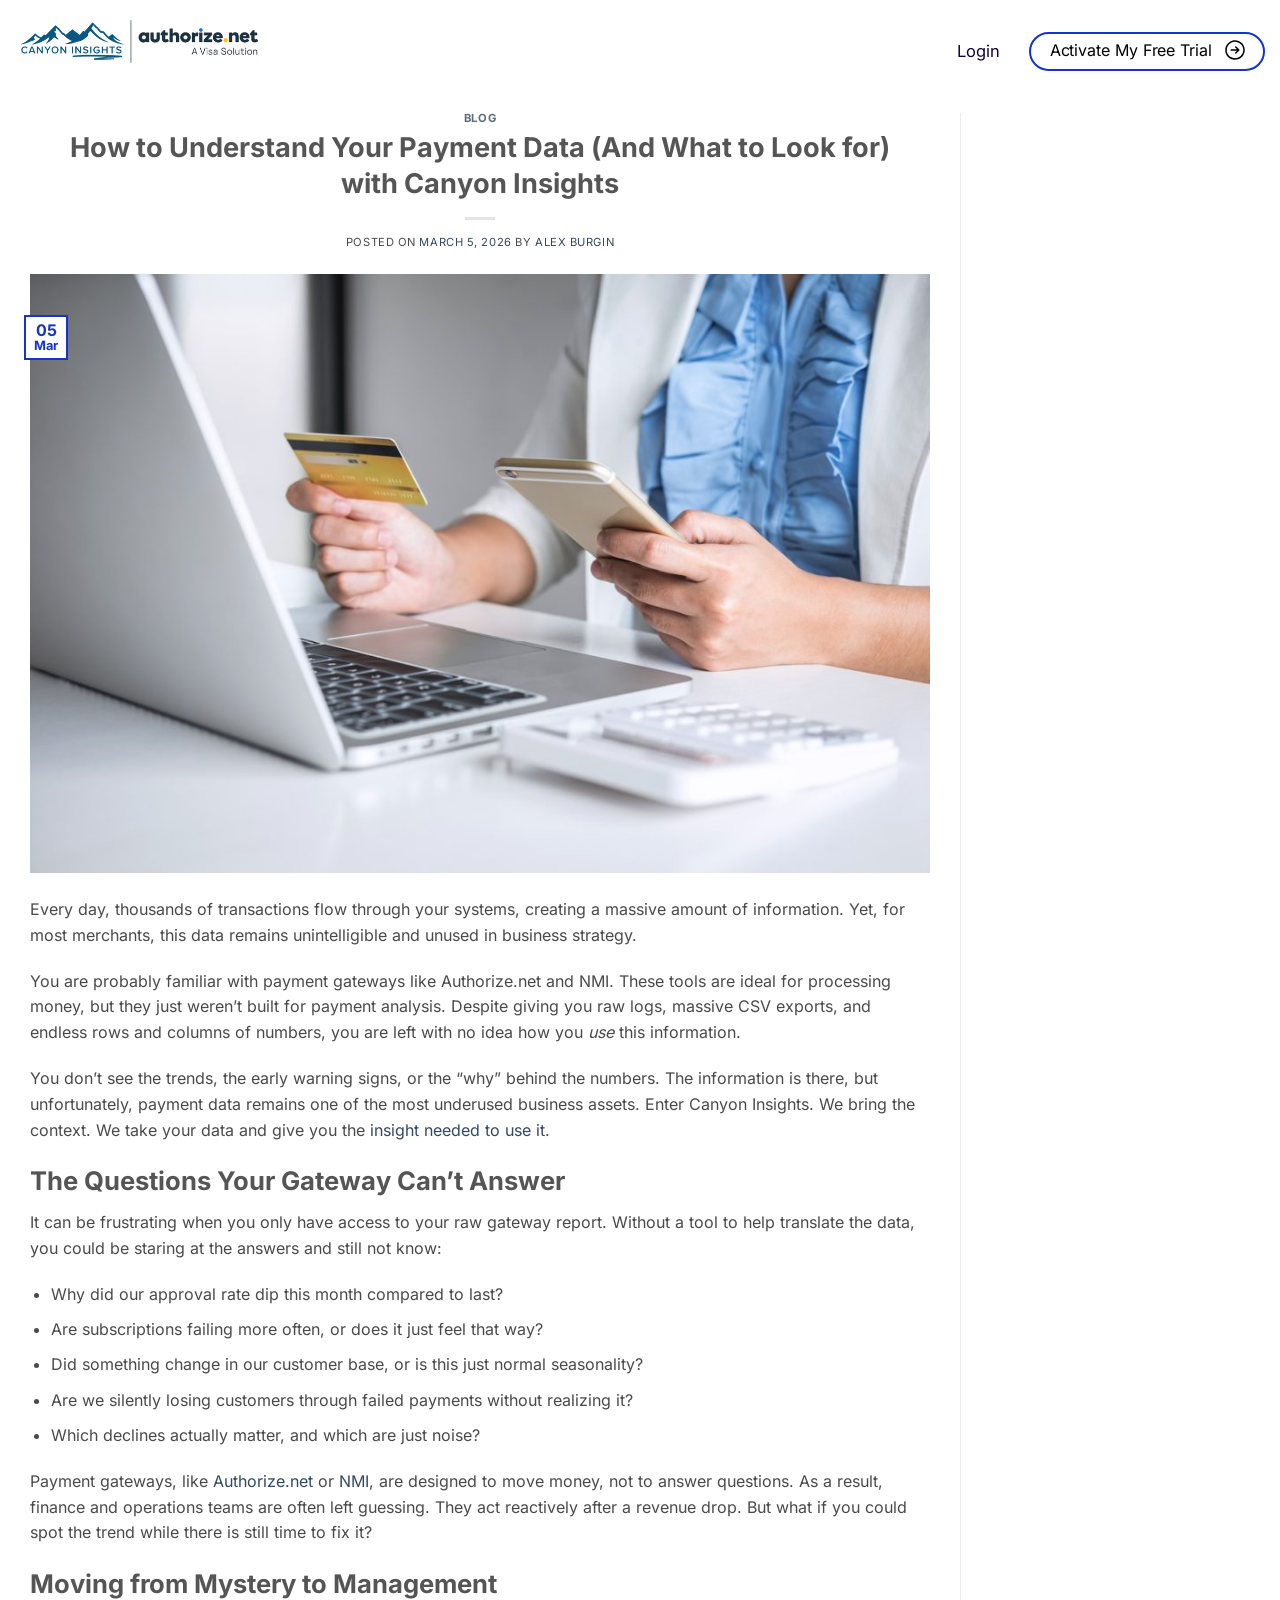
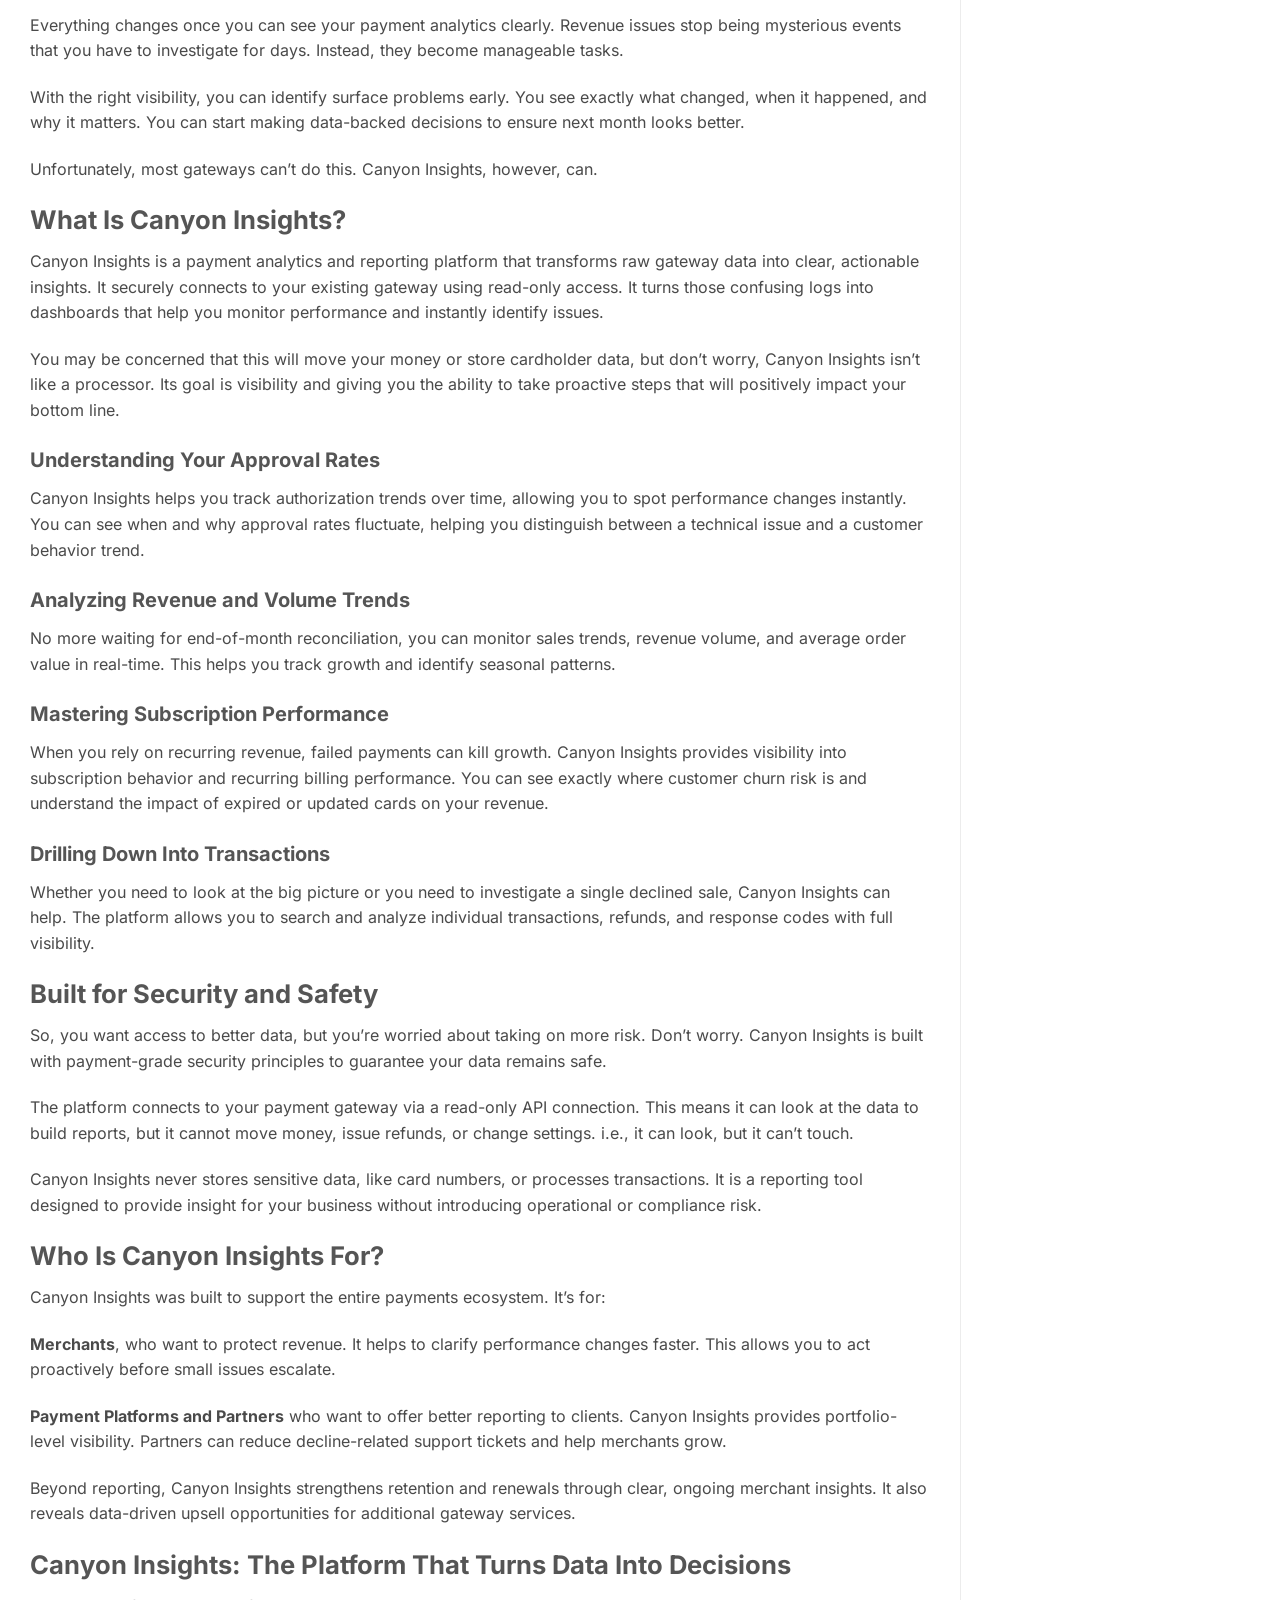
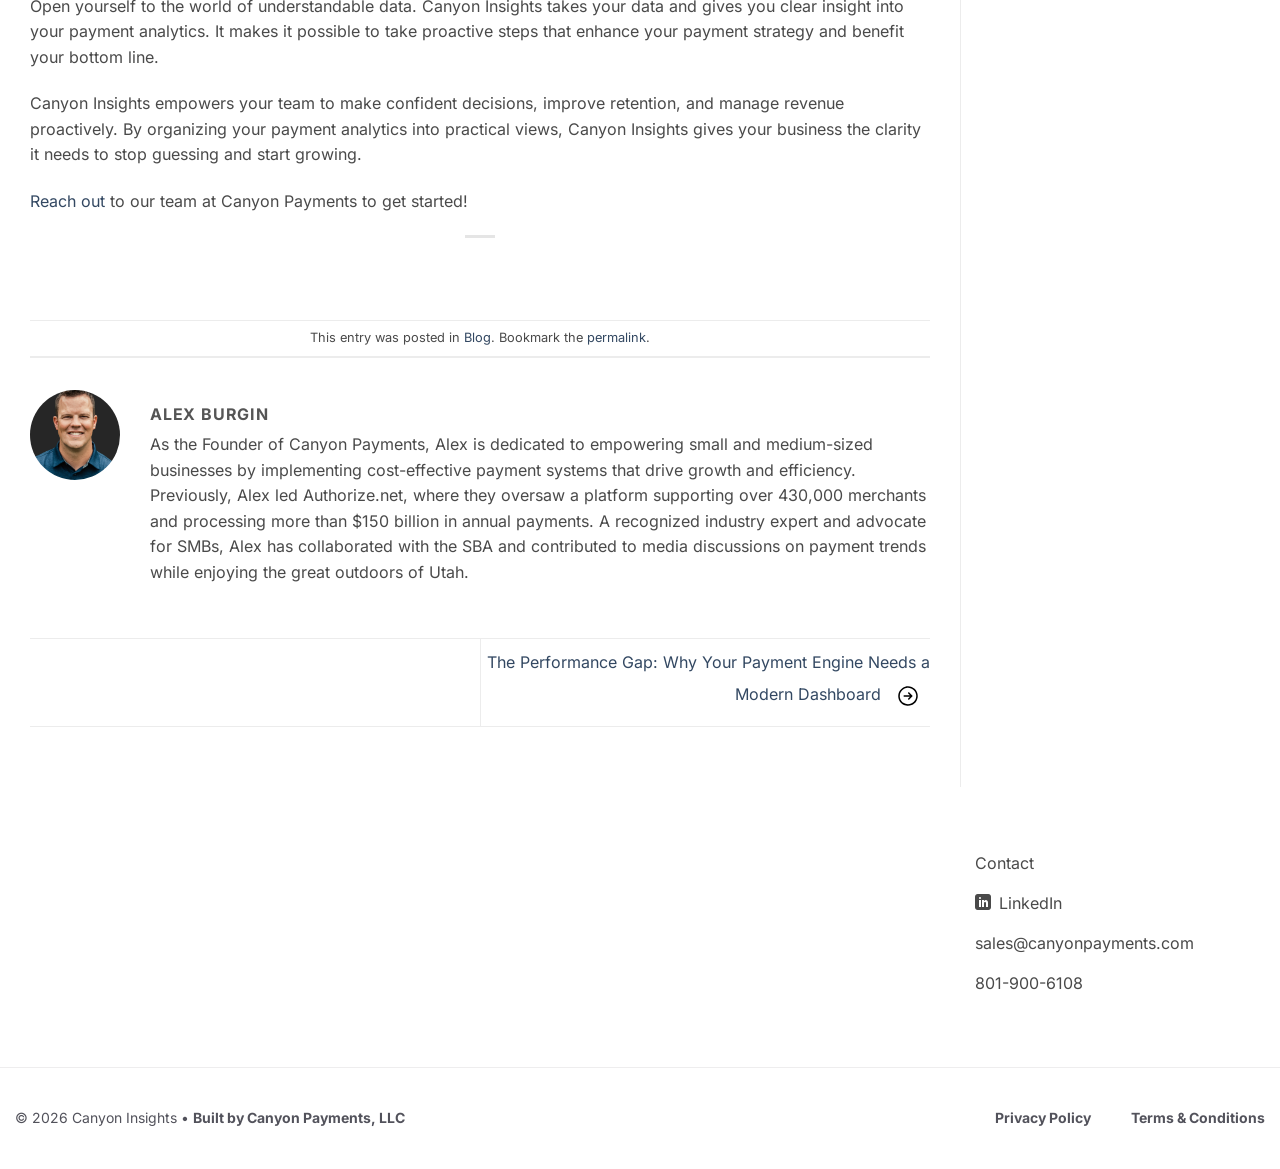
==== commit 7936635d: "Rename the header button to Activate My Free Trial. Co-authored-by: Cursor <cursoragent@cursor.com>" ====
--- a/how-to-understand-your-payment-data/index.html
+++ b/how-to-understand-your-payment-data/index.html
@@ -463,7 +463,7 @@
 <li class="html header-button-2">
 	<div class="header-button">
 		<a href="https://authorizenetapp.canyoninsights.com/register?source=authorize.net&#038;ref=authnet-trial-9f3a2b1c" target="_blank" class="button plain is-outline is-large lowercase" rel="noopener" style="border-radius:99px;">
-		<span>Get Started</span>
+		<span>Activate My Free Trial</span>
 	<i class="icon-angle-right" aria-hidden="true"></i></a>
 	</div>
 </li>
@@ -819,7 +819,7 @@
 <li class="html header-button-2">
 	<div class="header-button">
 		<a href="https://authorizenetapp.canyoninsights.com/register?source=authorize.net&#038;ref=authnet-trial-9f3a2b1c" target="_blank" class="button plain is-outline is-large lowercase" rel="noopener" style="border-radius:99px;">
-		<span>Get Started</span>
+		<span>Activate My Free Trial</span>
 	<i class="icon-angle-right" aria-hidden="true"></i></a>
 	</div>
 </li>
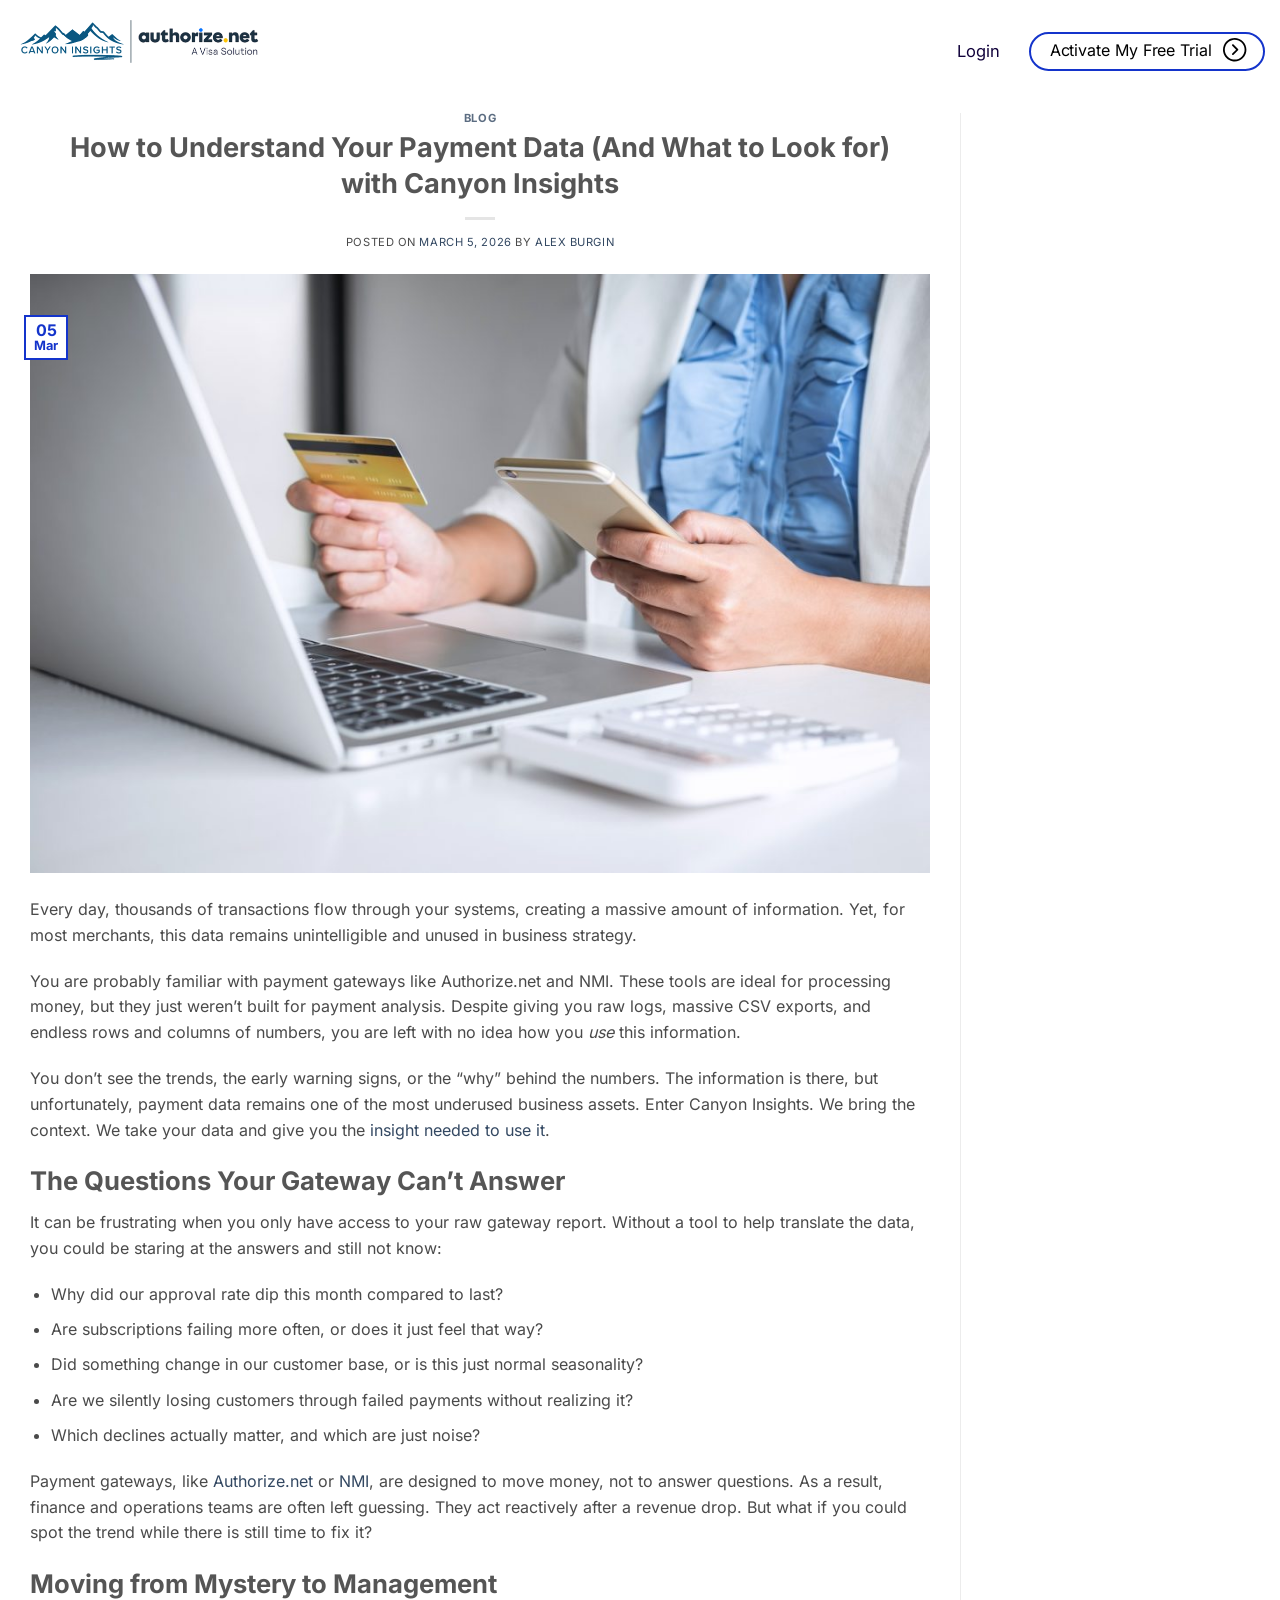
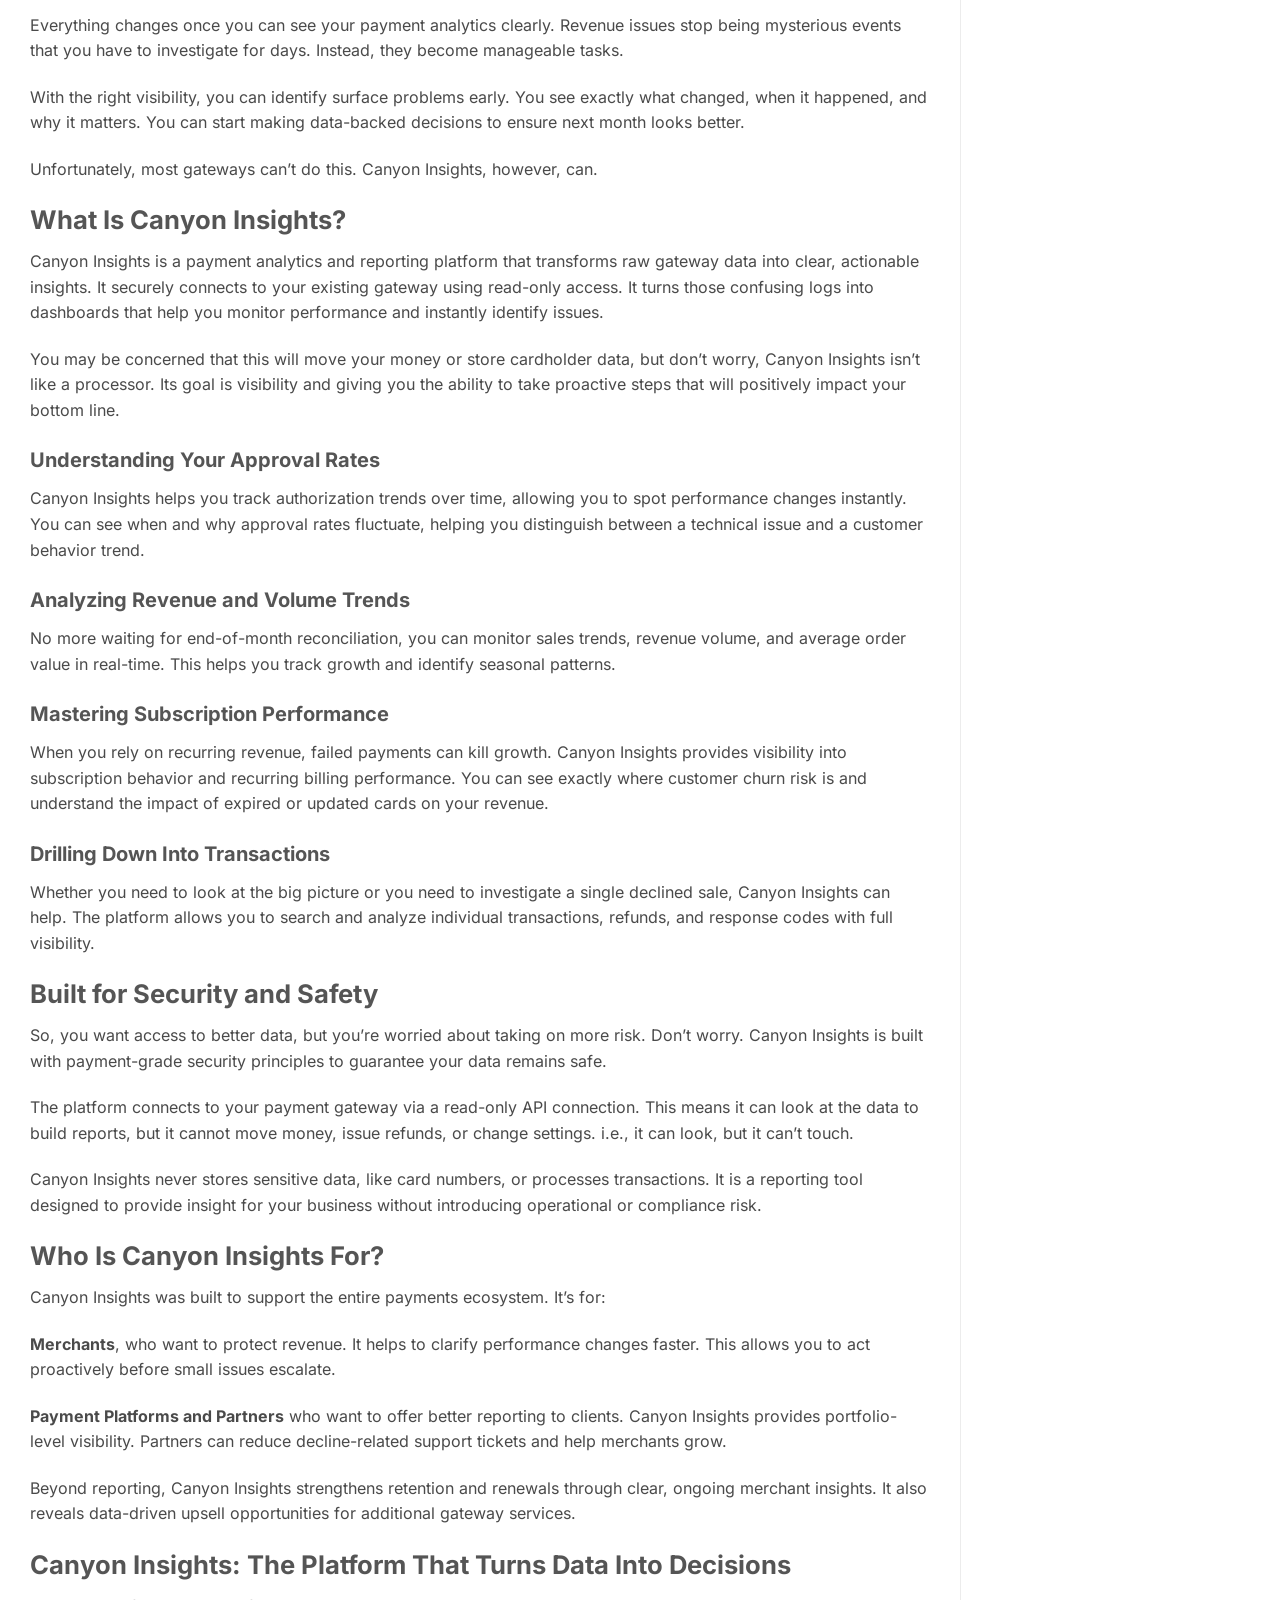
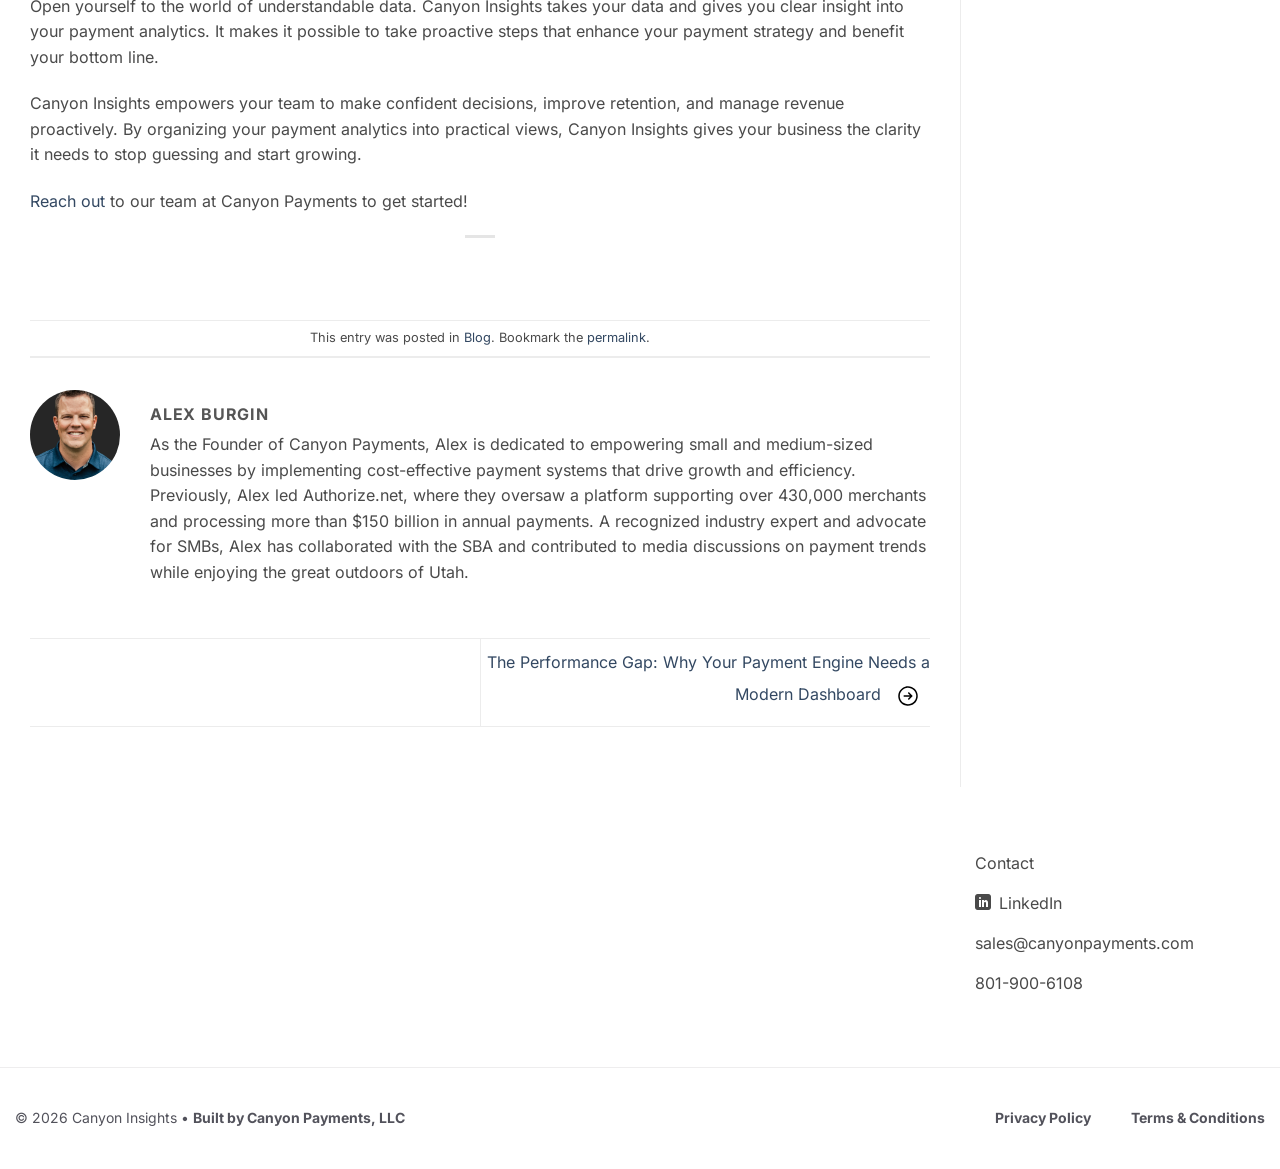
==== commit 37c3fdc6: "Use the hero arrow on the header trial button. Co-authored-by: Cursor <cursoragent@cursor.com>" ====
--- a/how-to-understand-your-payment-data/index.html
+++ b/how-to-understand-your-payment-data/index.html
@@ -90,7 +90,7 @@
 			}
 /*# sourceURL=flatsome-main-inline-css */
 </style>
-<link rel='stylesheet' id='flatsome-style-css' href='/wp-content/themes/flatsome-child/style.css?ver=3.0' media='all' />
+<link rel='stylesheet' id='flatsome-style-css' href='/wp-content/themes/flatsome-child/style.css?ver=3.2' media='all' />
 <script id="jquery-core-js" src="/wp-includes/js/jquery/jquery.min.js?ver=3.7.1"></script>
 <script id="jquery-migrate-js" src="/wp-includes/js/jquery/jquery-migrate.min.js?ver=3.4.1"></script>
 <link rel="https://api.w.org/" href="/wp-json/" /><link rel="alternate" title="JSON" type="application/json" href="/wp-json/wp/v2/posts/1690" /><link rel="EditURI" type="application/rsd+xml" title="RSD" href="/xmlrpc.php?rsd" />
@@ -464,7 +464,7 @@
 	<div class="header-button">
 		<a href="https://authorizenetapp.canyoninsights.com/register?source=authorize.net&#038;ref=authnet-trial-9f3a2b1c" target="_blank" class="button plain is-outline is-large lowercase" rel="noopener" style="border-radius:99px;">
 		<span>Activate My Free Trial</span>
-	<i class="icon-angle-right" aria-hidden="true"></i></a>
+	<i class="icon-flickr" aria-hidden="true"></i></a>
 	</div>
 </li>
             </ul>
@@ -820,7 +820,7 @@
 	<div class="header-button">
 		<a href="https://authorizenetapp.canyoninsights.com/register?source=authorize.net&#038;ref=authnet-trial-9f3a2b1c" target="_blank" class="button plain is-outline is-large lowercase" rel="noopener" style="border-radius:99px;">
 		<span>Activate My Free Trial</span>
-	<i class="icon-angle-right" aria-hidden="true"></i></a>
+	<i class="icon-flickr" aria-hidden="true"></i></a>
 	</div>
 </li>
 			</ul>
--- a/wp-content/themes/flatsome-child/style.css
+++ b/wp-content/themes/flatsome-child/style.css
@@ -325,6 +325,14 @@
     background-repeat: no-repeat;
 }
 
+.header-button .icon-flickr::before {
+    filter: brightness(0);
+}
+
+.header-button .plain.is-outline:hover .icon-flickr::before {
+    filter: none;
+}
+
 .icon-flickr::before {
     content: "";
     display: inline-block;
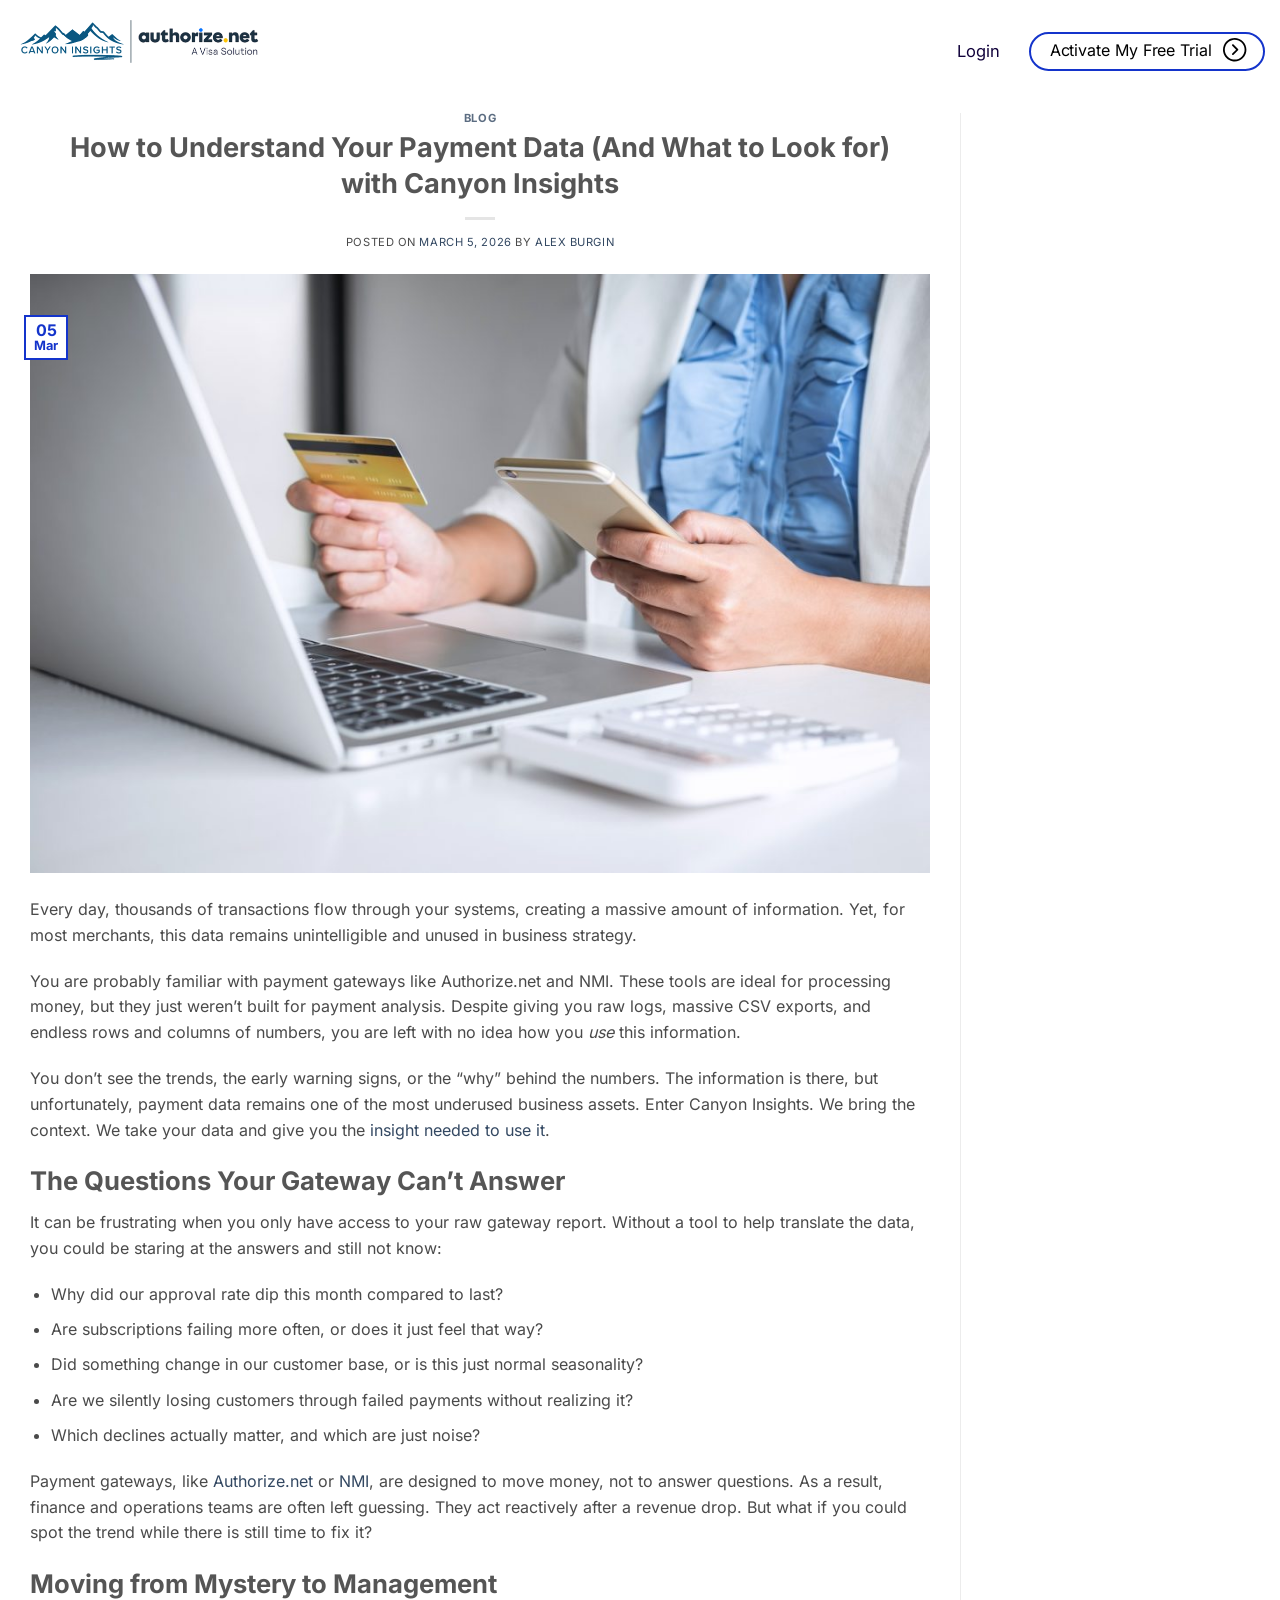
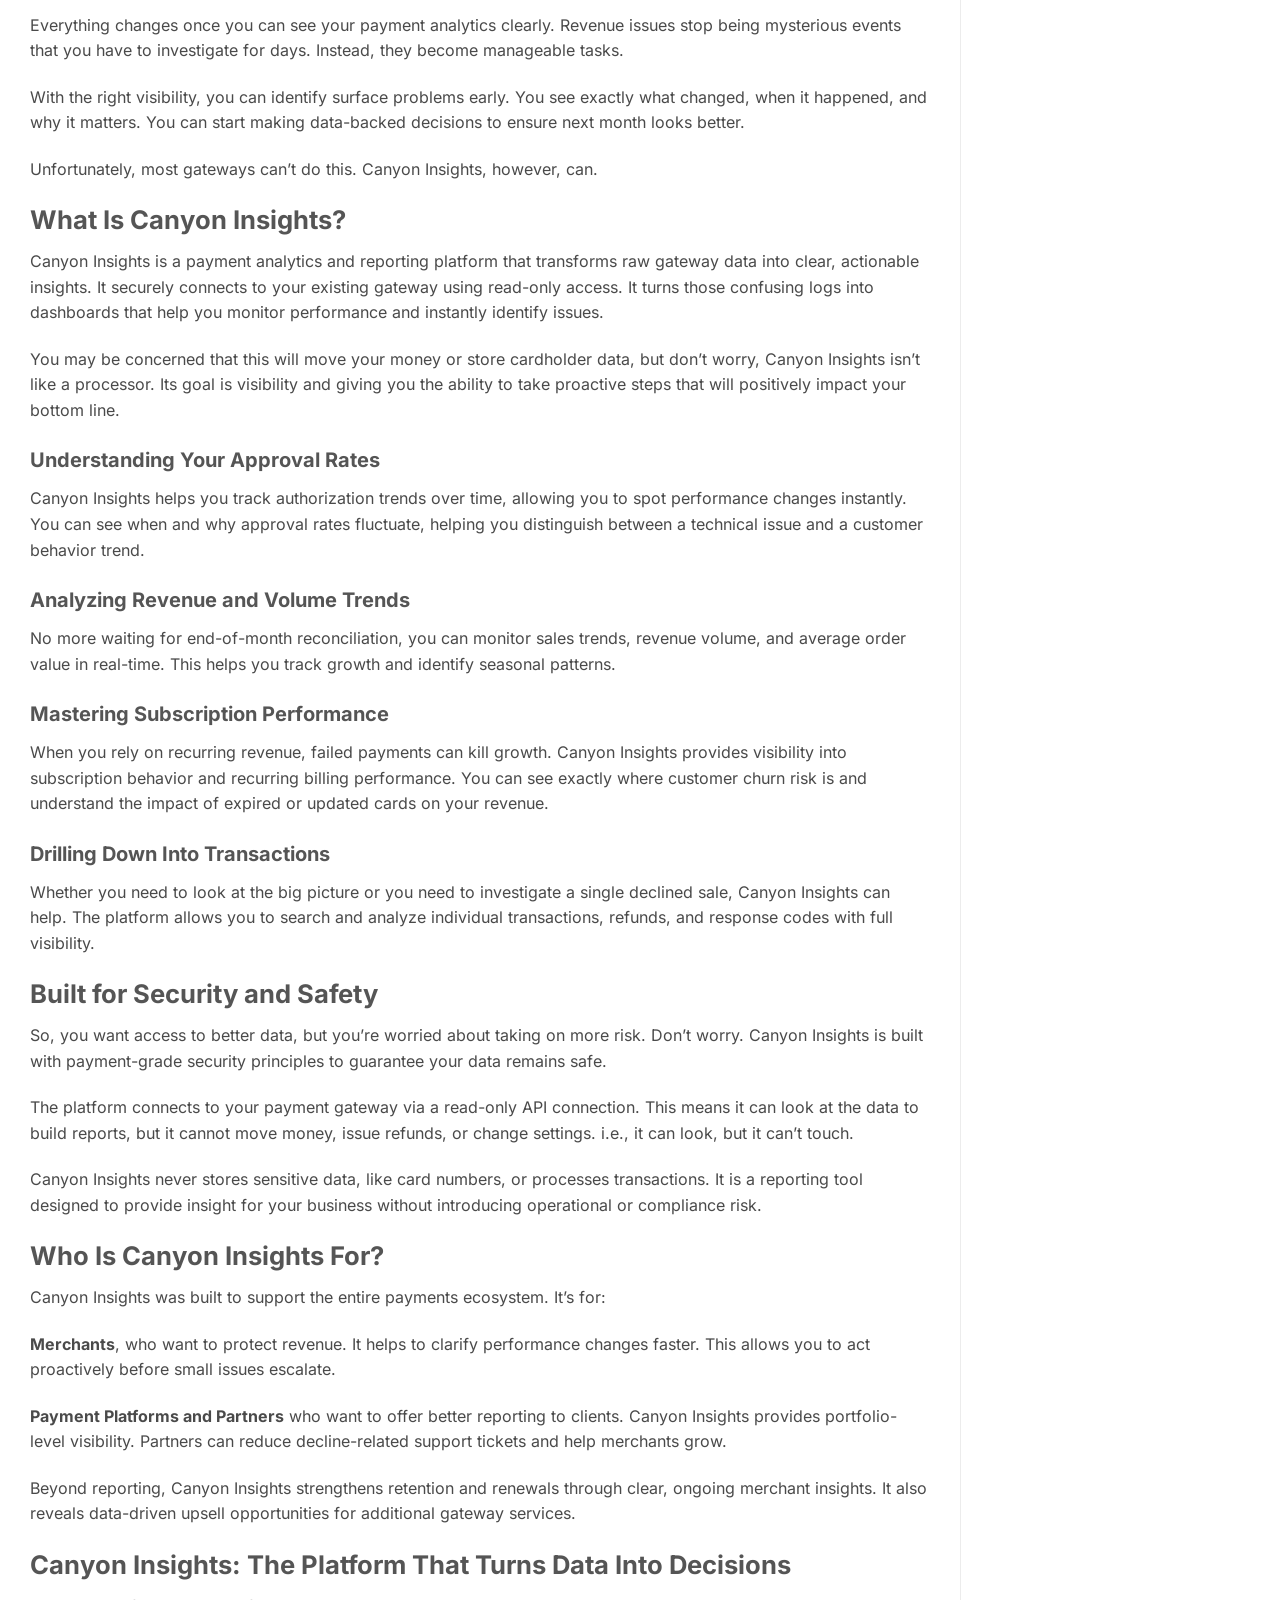
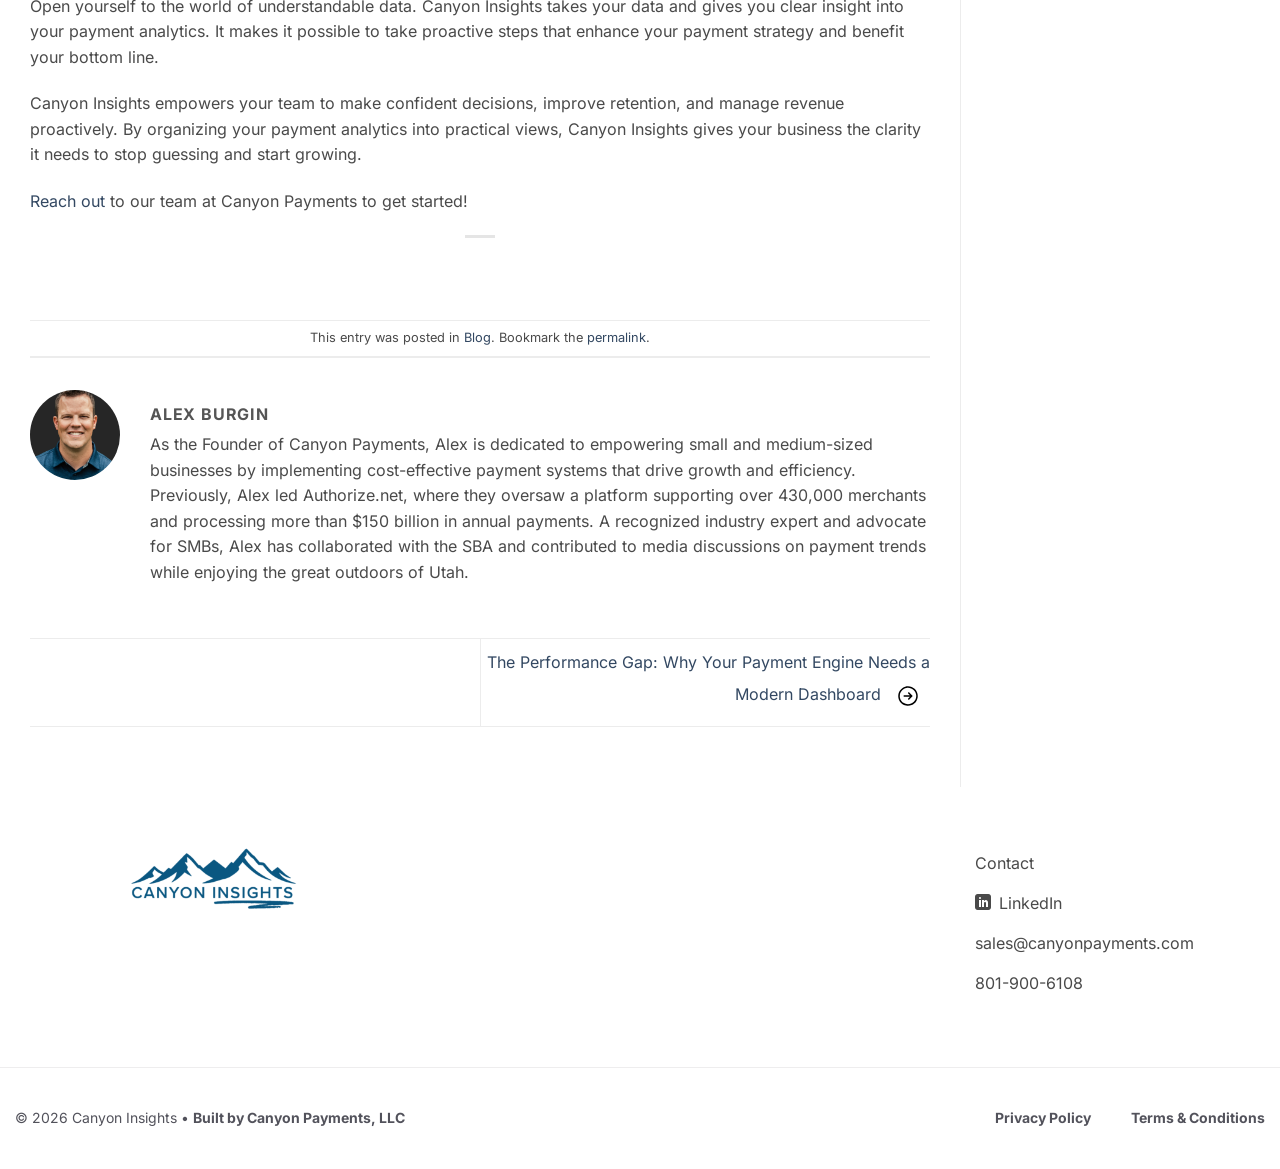
==== commit dbf3295f: "Remove the unused reCAPTCHA scripts from the preview pages. Co-authored-by: Cursor <cursoragent@curs" ====
--- a/how-to-understand-your-payment-data/index.html
+++ b/how-to-understand-your-payment-data/index.html
@@ -943,19 +943,7 @@
 </script>
 <script id="contact-form-7-js" src="/wp-content/plugins/contact-form-7/includes/js/index.js?ver=6.2.2"></script>
 <script id="flatsome-live-search-js" src="/wp-content/themes/flatsome/assets/js/extensions/flatsome-live-search.js?ver=3.20.4"></script>
-<script id="google-recaptcha-js" src="https://www.google.com/recaptcha/api.js?render=6Lcg2m8sAAAAAHR63ulpI4Bt9vr1lQ3E7sIFioB-&#038;ver=3.0"></script>
 <script id="wp-polyfill-js" src="/wp-includes/js/dist/vendor/wp-polyfill.min.js?ver=3.15.0"></script>
-<script id="wpcf7-recaptcha-js-before">
-var wpcf7_recaptcha = {
-    "sitekey": "6Lcg2m8sAAAAAHR63ulpI4Bt9vr1lQ3E7sIFioB-",
-    "actions": {
-        "homepage": "homepage",
-        "contactform": "contactform"
-    }
-};
-//# sourceURL=wpcf7-recaptcha-js-before
-</script>
-<script id="wpcf7-recaptcha-js" src="/wp-content/plugins/contact-form-7/modules/recaptcha/index.js?ver=6.2.2"></script>
 <script id="hoverIntent-js" src="/wp-includes/js/hoverIntent.min.js?ver=1.10.2"></script>
 <script id="flatsome-js-js-extra">
 var flatsomeVars = {"theme":{"version":"3.20.4"},"ajaxurl":"/wp-admin/admin-ajax.php","rtl":"","sticky_height":"70","stickyHeaderHeight":"0","scrollPaddingTop":"0","assets_url":"/wp-content/themes/flatsome/assets/","lightbox":{"close_markup":"\u003Cbutton title=\"%title%\" type=\"button\" class=\"mfp-close\"\u003E\u003Csvg xmlns=\"http://www.w3.org/2000/svg\" width=\"28\" height=\"28\" viewBox=\"0 0 24 24\" fill=\"none\" stroke=\"currentColor\" stroke-width=\"2\" stroke-linecap=\"round\" stroke-linejoin=\"round\" class=\"feather feather-x\"\u003E\u003Cline x1=\"18\" y1=\"6\" x2=\"6\" y2=\"18\"\u003E\u003C/line\u003E\u003Cline x1=\"6\" y1=\"6\" x2=\"18\" y2=\"18\"\u003E\u003C/line\u003E\u003C/svg\u003E\u003C/button\u003E","close_btn_inside":false},"user":{"can_edit_pages":false},"i18n":{"mainMenu":"Main Menu","toggleButton":"Toggle"},"options":{"cookie_notice_version":"1","swatches_layout":false,"swatches_disable_deselect":false,"swatches_box_select_event":false,"swatches_box_behavior_selected":false,"swatches_box_update_urls":"1","swatches_box_reset":false,"swatches_box_reset_limited":false,"swatches_box_reset_extent":false,"swatches_box_reset_time":300,"search_result_latency":"0","header_nav_vertical_fly_out_frontpage":1}};
